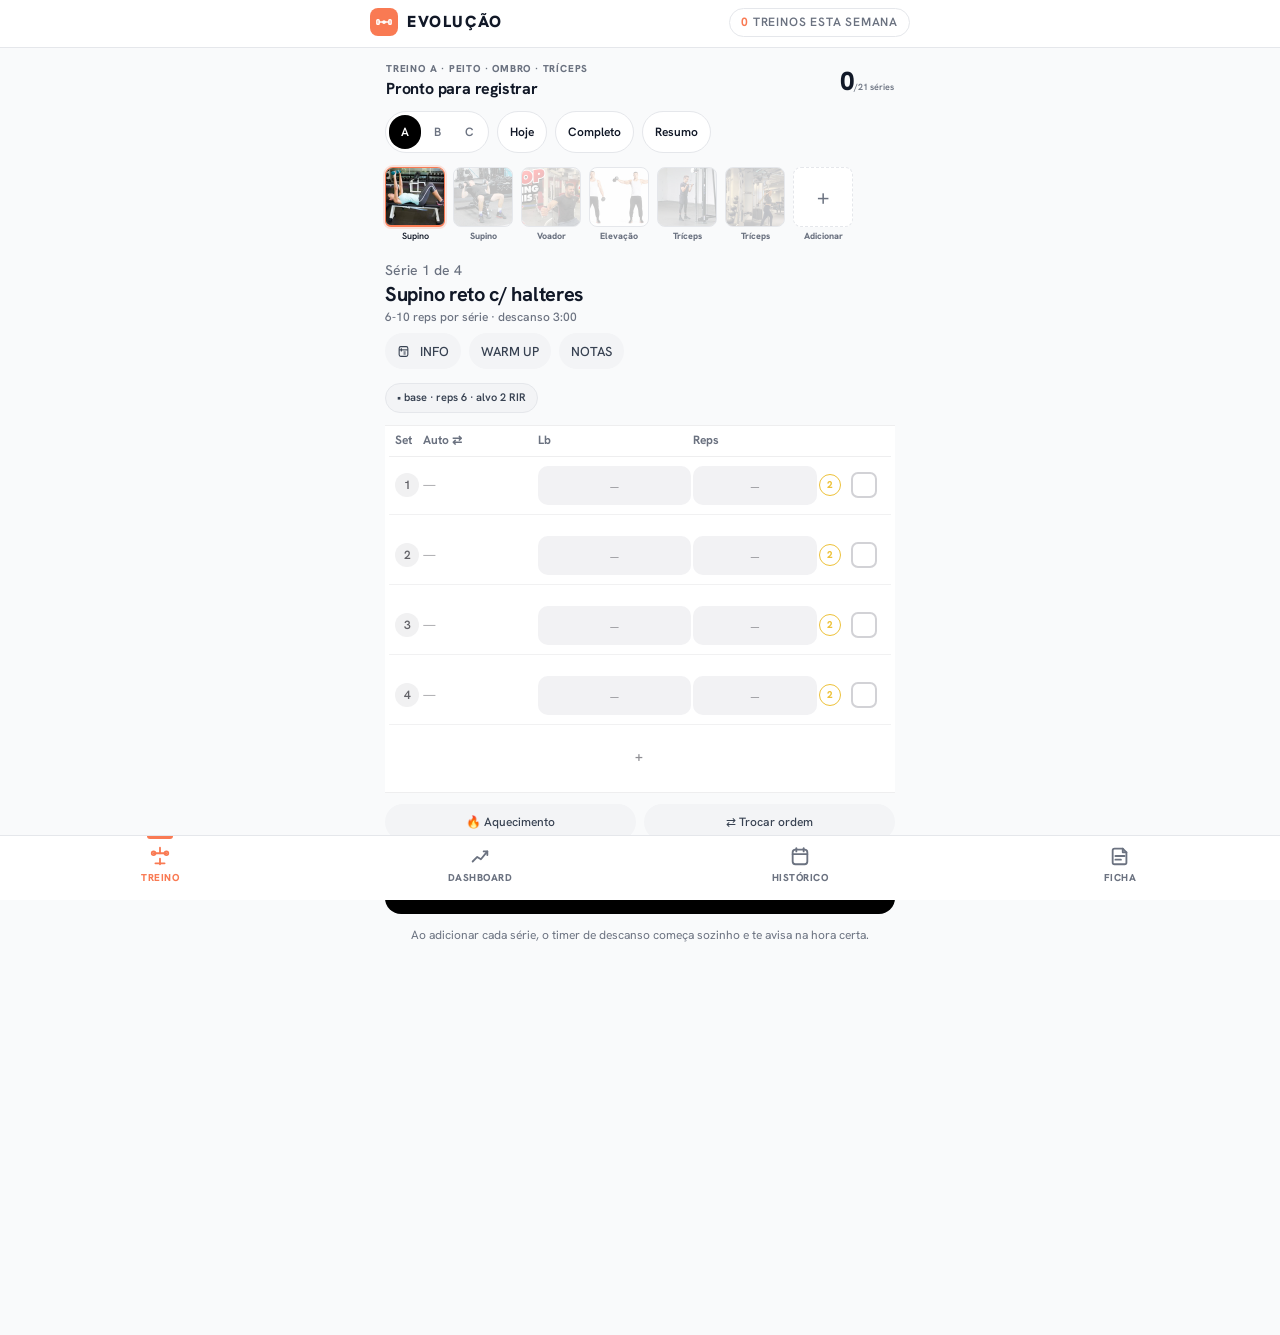
==== evolucao-android/app/src/main/assets/index.html @ 0db26e52 "Initial commit" ====
<!DOCTYPE html>
<html lang="pt-BR">
<head>
<meta charset="UTF-8">
<meta name="viewport" content="width=device-width, initial-scale=1, maximum-scale=1, user-scalable=no, viewport-fit=cover">
<meta name="theme-color" content="#0a0d13">
<meta name="apple-mobile-web-app-capable" content="yes">
<meta name="mobile-web-app-capable" content="yes">
<meta name="apple-mobile-web-app-status-bar-style" content="black-translucent">
<meta name="apple-mobile-web-app-title" content="Evolução">
<link rel="manifest" href="manifest.webmanifest">
<link rel="icon" href="icon-192.png">
<link rel="apple-touch-icon" href="icon-192.png">
<title>Evolução — Treino</title>
<style>
  @import url('https://fonts.googleapis.com/css2?family=Hanken+Grotesk:wght@400;500;600;700;800;900&display=swap');
  :root{
    --bg:#0e0e10; --card:#19191c; --card2:#222226; --line:#2c2c31;
    --txt:#f3f4f6; --mut:#9a9aa3; --acc:#4d7cff; --acc2:#2b5de8;
    --coral:#ff6b3d; --blue:#60a5fa; --danger:#ff6b6b; --gold:#ffc94d;
    --nav-h:64px; --safe-b:env(safe-area-inset-bottom,0px);
  }
  *{box-sizing:border-box; -webkit-tap-highlight-color:transparent;}
  html{overflow-x:hidden;}
  body{overscroll-behavior-y:none; overflow-x:clip; width:100%;}
  body{
    margin:0; color:var(--txt);
    font-family:'Archivo','Segoe UI',system-ui,-apple-system,Roboto,sans-serif;
    font-size:15px; line-height:1.4;
    background:#0e0e10;
    padding-bottom:calc(var(--nav-h) + var(--safe-b) + 22px);
    -webkit-font-smoothing:antialiased;
  }
  .wrap{max-width:540px; margin:0 auto; padding:14px 15px 4px;}
  button{border:0; cursor:pointer; font-family:inherit; transition:transform .08s ease;}
  button:active{transform:scale(.96);}
  input,select,textarea{font-family:inherit; max-width:100%;}
  input[type=number]{-moz-appearance:textfield;}
  input[type=number]::-webkit-outer-spin-button,
  input[type=number]::-webkit-inner-spin-button{-webkit-appearance:none; margin:0;}

  header{
    position:sticky; top:0; z-index:20;
    padding:calc(env(safe-area-inset-top,0px) + 8px) 15px 10px;
    background:rgba(14,14,16,.88); backdrop-filter:blur(14px); -webkit-backdrop-filter:blur(14px);
    border-bottom:1px solid rgba(255,255,255,.05);
  }
  .wk{font-size:10.5px; color:var(--mut); text-transform:uppercase; letter-spacing:.8px; font-weight:800; background:transparent; border:1px solid var(--line);
    padding:5px 11px; border-radius:999px;}
  .wk b{color:var(--acc);}
  header .hin{max-width:540px; margin:0 auto; display:flex; align-items:center; justify-content:space-between;}
  .brand{display:flex; align-items:center; gap:9px; font-weight:900; font-size:16px; letter-spacing:1.6px; text-transform:uppercase;}
  .logo{width:28px; height:28px; border-radius:8px; background:var(--acc);
    display:flex; align-items:center; justify-content:center; box-shadow:0 4px 12px -3px rgba(77,124,255,.6);}
  .logo svg{width:18px; height:18px; stroke:#fff; stroke-width:2; fill:none; stroke-linecap:round; stroke-linejoin:round;}
  .wk{font-size:12px; color:var(--mut); background:var(--card); border:1px solid var(--line);
    padding:5px 11px; border-radius:999px; font-weight:600;}
  .wk b{color:var(--acc);}

  h1{font-size:24px; margin:4px 0 2px; letter-spacing:.2px; text-transform:uppercase; font-weight:900;}
  .sub{color:var(--mut); font-size:11.5px; margin-bottom:14px; text-transform:uppercase; letter-spacing:.8px; font-weight:700;}
  h2{font-size:11px; margin:22px 4px 9px; color:var(--mut); text-transform:uppercase; letter-spacing:1.1px; font-weight:800;}

  .card{background:var(--card); border:1px solid var(--line); border-radius:18px; padding:14px;
    margin-bottom:11px; box-shadow:0 10px 26px -18px rgba(0,0,0,.7);}
  .row{display:flex; gap:9px; align-items:center; flex-wrap:wrap;}
  .grow{flex:1; min-width:0;}

  .daysel{display:flex; gap:8px; margin-bottom:13px;}
  .dayopt{flex:1; min-width:0; padding:11px 4px; border-radius:12px; background:var(--card); border:1px solid var(--line);
    text-align:center; cursor:pointer; transition:transform .08s, border-color .15s;}
  .dayopt:active{transform:scale(.97);}
  .dayopt .l{font-weight:900; font-size:19px; line-height:1; text-transform:uppercase;}
  .dayopt .n{font-size:9.5px; color:var(--mut); margin-top:4px; line-height:1.25; text-transform:uppercase; letter-spacing:.4px; font-weight:700;}
  .dayopt.sel{background:#fff;
    border-color:#fff; box-shadow:0 6px 18px -10px rgba(255,255,255,.4);}
  .dayopt.sel .l{color:#0e0e10;}
  .dayopt.sel .n{color:#6b6b74;}

  .datebtn{background:var(--card); border:1px solid var(--line); color:var(--txt); font-size:13.5px; font-weight:700;
    padding:10px 14px; border-radius:12px;}
  .livedur{font-size:12px; font-weight:800; color:#fff; background:var(--acc);
    border:1px solid var(--acc); padding:8px 12px; border-radius:12px; letter-spacing:.5px; text-transform:uppercase;}

  .calpop{background:var(--card2); border:1px solid var(--line); border-radius:16px; padding:12px; margin-bottom:13px;}
  .calhead{display:flex; align-items:center; justify-content:space-between; font-weight:700; font-size:14px; margin-bottom:8px;}
  .calnav{width:32px; height:32px; border-radius:9px; background:var(--card); color:var(--acc); font-size:17px; font-weight:800;}
  .calwd{display:grid; grid-template-columns:repeat(7,1fr); text-align:center; font-size:10.5px; color:var(--mut); margin-bottom:4px;}
  .calgrid{display:grid; grid-template-columns:repeat(7,1fr); gap:3px;}
  .calcell{aspect-ratio:1; display:flex; align-items:center; justify-content:center; border-radius:9px; font-size:13px; font-weight:600; cursor:pointer;}
  .calcell.blank{visibility:hidden; cursor:default;}
  .calcell:not(.blank):active{background:var(--card);}
  .calcell.today{border:1.5px solid var(--acc); color:var(--acc);}
  .calcell.sel{background:var(--acc); color:#fff; font-weight:800;}

  .ex-head{display:flex; align-items:center; gap:10px; margin-bottom:9px; flex-wrap:wrap;}
  .ex-name{font-weight:800; font-size:15.5px; flex:1; min-width:0; letter-spacing:-.1px; text-transform:uppercase; letter-spacing:.2px;}
  .pillrow{display:flex; gap:7px; flex-wrap:wrap; margin-bottom:9px;}
  .rtag{font-size:10.5px; font-weight:800; color:var(--mut); background:transparent; border:1px solid var(--line);
    padding:4px 9px; border-radius:999px; white-space:nowrap; text-transform:uppercase; letter-spacing:.4px;}
  .rtag b{color:var(--txt);}
  .rtag.met{color:var(--acc); border-color:rgba(77,124,255,.45);}
  .rtag met{color:var(--coral);}
  .pr{font-size:10px; font-weight:900; color:#0e0e10; background:linear-gradient(135deg,#ffd166,var(--coral));
    padding:3px 8px; border-radius:999px; letter-spacing:.7px; white-space:nowrap; text-transform:uppercase;
    box-shadow:0 3px 10px -3px rgba(255,107,61,.6);}
  .ex-prev{color:var(--mut); font-size:12.5px; margin-bottom:10px;}
  .ex-prev b{color:var(--blue); font-weight:600;}
  .ex-prev.first{color:#7c8899;}

  .exicon{width:46px; height:46px; border-radius:11px; background:var(--card2); border:1px solid var(--line);
    display:flex; align-items:center; justify-content:center; flex:0 0 auto; overflow:hidden;}
  .exicon svg{width:24px; height:24px; stroke:var(--acc); color:var(--acc); stroke-width:1.7; fill:none;}
  .exicon.exphoto{padding:0;}
  .exicon.exphoto img{width:100%; height:100%; object-fit:cover; display:block;}

  .chips{display:flex; gap:7px; flex-wrap:wrap; margin-bottom:12px;}
  .chip{display:inline-flex; align-items:center; gap:7px; background:var(--card2);
    border:1px solid var(--line); border-radius:12px; padding:6px 8px 6px 11px; font-size:13px; font-weight:600;}
  .chip .n{color:var(--mut); font-weight:600;}
  .chip b{color:var(--acc);}
  .chip .x{width:20px; height:20px; border-radius:6px; background:rgba(255,107,107,.14); color:var(--danger);
    display:flex; align-items:center; justify-content:center; font-size:12px; font-weight:800;}
  .chip.warm{border-color:rgba(251,191,36,.5); background:rgba(251,191,36,.08);}
  .wtag{background:var(--gold); color:#5c4404; font-size:9px; font-weight:900; padding:2px 5px; border-radius:6px; letter-spacing:.4px;}

  .warmtoggle{width:100%; text-align:center; padding:9px; border-radius:11px; background:var(--card2);
    border:1px dashed var(--line); color:var(--mut); font-size:12.5px; font-weight:700; margin-bottom:10px;}
  .warmtoggle.on{background:rgba(255,201,77,.12); border-color:var(--gold); color:var(--gold); border-style:solid; text-transform:uppercase; letter-spacing:.5px;}

  .addgrid{display:grid; grid-template-columns:1fr 1fr; gap:9px; margin-bottom:11px;}
  .addgrid>div{min-width:0;}
  .flabel{font-size:11px; color:var(--mut); font-weight:700; letter-spacing:.3px; margin:0 0 6px 2px; display:block; overflow:hidden; text-overflow:ellipsis; white-space:nowrap;}
  .step{display:flex; align-items:stretch; min-width:0; background:var(--card2); border:1px solid var(--line);
    border-radius:14px; overflow:hidden;}
  .step button{flex:0 0 auto; width:44px; background:transparent; color:var(--acc); font-size:23px; font-weight:400; line-height:1;}
  .step button:active{background:rgba(77,124,255,.14);}
  .step input{flex:1; min-width:0; border:0; background:transparent; color:var(--txt);
    text-align:center; font-size:19px; font-weight:800; padding:12px 0; outline:none;}

  .partialrow{display:flex; align-items:center; justify-content:space-between; margin-bottom:11px; gap:8px;}
  .ministep{display:flex; align-items:center; gap:10px; background:var(--card2); border:1px solid var(--line); border-radius:11px; padding:4px 6px; flex:0 0 auto;}
  .ministep button{width:26px; height:26px; border-radius:7px; background:transparent; color:var(--acc); font-size:16px;}
  .ministep span{min-width:16px; text-align:center; font-weight:800; font-size:13px;}

  .cta{width:100%; padding:14px; border-radius:12px; font-size:15px; font-weight:800; letter-spacing:.4px; text-transform:uppercase;
    background:#fff; color:#0e0e10;
    box-shadow:0 8px 20px -8px rgba(255,255,255,.35);}
  .cta.sm{padding:12px; font-size:14px;}
  .cta.warmcta{background:linear-gradient(135deg,var(--gold),#f59e0b); color:#3a2c05; box-shadow:0 8px 20px -8px rgba(251,191,36,.5);}

  .save-wrap{margin-top:4px;}
  .hint{font-size:12px; color:var(--mut); margin-top:12px; line-height:1.55; text-align:center;}

  .seg{display:flex; background:var(--card2); border:1px solid var(--line); border-radius:11px; padding:4px; gap:4px;}
  .seg button{flex:1; padding:9px 6px; font-size:11px; font-weight:800; background:transparent;
    color:var(--mut); border-radius:9px; text-transform:uppercase; letter-spacing:.5px;}
  .seg button.on{background:#fff; color:#0e0e10; box-shadow:0 2px 8px -3px rgba(0,0,0,.5);}

  select{width:100%; background:var(--card2); border:1px solid var(--line); color:var(--txt);
    border-radius:13px; padding:12px; font-size:16px; font-weight:600;}

  .stat{display:flex; gap:9px; margin-top:12px;}
  .stat>div{flex:1; background:var(--card2); border:1px solid var(--line); border-radius:13px; padding:11px 8px; text-align:center;}
  .stat .v{font-size:17px; font-weight:800; letter-spacing:-.3px;}
  .stat .l{font-size:10.5px; color:var(--mut); margin-top:3px; text-transform:uppercase; letter-spacing:.4px;}
  .pos{color:var(--acc);} .neg{color:var(--danger);}

  .sess{border-bottom:1px solid var(--line); padding:13px 2px; cursor:pointer;}
  .sess:last-child{border-bottom:0;}
  .sess-top{display:flex; align-items:center; gap:9px;}
  .badge{width:34px; height:34px; border-radius:10px; background:var(--acc); border:1px solid var(--acc);
    display:flex; align-items:center; justify-content:center; font-weight:900; font-size:15px; color:#fff;}
  .sess .meta{font-size:12px; color:var(--mut);}
  .sess .det{max-height:0; overflow:hidden; transition:max-height .28s ease; font-size:13px; color:var(--mut);}
  .sess.open .det{max-height:600px; margin-top:10px;}
  .det .line{padding:4px 0;}
  .det .line b{color:var(--txt); font-weight:600;}
  .del{width:30px; height:30px; border-radius:9px; background:rgba(255,107,107,.12); color:var(--danger);
    display:flex; align-items:center; justify-content:center; font-size:13px; font-weight:800; flex:0 0 auto;}

  .exrow2{padding:11px 2px; border-bottom:1px solid var(--line);}
  .exrow2:last-of-type{border-bottom:0;}
  .exrow-top{display:flex; align-items:center; gap:9px; margin-bottom:8px;}
  .exrow-top .name{flex:1; min-width:0; word-break:break-word; cursor:pointer; font-size:14.5px;}
  .exrow-bottom{display:flex; align-items:center; gap:6px; flex-wrap:wrap; padding-left:43px;}
  .rpill{background:var(--card2); border:1px solid var(--line); color:var(--txt); font-weight:800; font-size:12px;
    padding:7px 9px; border-radius:10px; white-space:nowrap; flex:0 0 auto;}
  .rpill b{color:var(--acc);}
  .ic{width:32px; height:32px; border-radius:9px; background:var(--card2); border:1px solid var(--line);
    color:var(--mut); font-size:14px; display:flex; align-items:center; justify-content:center; flex:0 0 auto;}
  .ic.dg{color:var(--danger); background:rgba(255,107,107,.12);}
  input.txt{width:100%; background:var(--card2); border:1px solid var(--line); color:var(--txt);
    border-radius:12px; padding:11px 12px; font-size:16px;}
  .ta{width:100%; background:var(--card2); border:1px solid var(--line); color:var(--txt);
    border-radius:10px; padding:9px; font-size:11.5px; font-family:ui-monospace,Consolas,monospace; resize:vertical;}
  .toggle{width:48px; height:28px; border-radius:999px; background:var(--card2); border:1px solid var(--line);
    position:relative; flex:0 0 auto; transition:background .2s; cursor:pointer;}
  .toggle .knob{position:absolute; top:2px; left:2px; width:22px; height:22px; border-radius:50%;
    background:var(--mut); transition:left .2s, background .2s;}
  .toggle.on{background:rgba(77,124,255,.28); border-color:var(--acc);}
  .toggle.on .knob{left:22px; background:var(--acc);}
  .setrow{display:flex; align-items:center; gap:10px; padding:11px 2px; border-bottom:1px solid var(--line);}
  .setrow:last-child{border-bottom:0;}
  .setrow .lbl{flex:1;}
  .setrow .lbl small{display:block; color:var(--mut); font-size:11.5px; margin-top:2px; line-height:1.4;}
  .databtns{display:flex; gap:8px; flex-wrap:wrap;}
  .databtns button{flex:1; min-width:120px; padding:12px; border-radius:12px; font-size:13.5px; font-weight:700;
    background:var(--card2); border:1px solid var(--line); color:var(--txt);}
  .databtns button.dg{color:var(--danger);}

  .empty{text-align:center; padding:34px 16px; color:var(--mut);}
  .empty .big{font-size:34px; margin-bottom:8px;}
  .empty .t{font-weight:700; color:var(--txt); margin-bottom:4px;}
  .empty .s{font-size:13px;}

  svg{display:block; width:100%; height:auto;}

  nav{position:fixed; left:0; right:0; bottom:0; z-index:20; display:flex;
    padding-bottom:var(--safe-b);
    background:rgba(12,16,23,.82); backdrop-filter:blur(16px); -webkit-backdrop-filter:blur(16px);
    border-top:1px solid rgba(255,255,255,.06);}
  nav button{flex:1; position:relative; background:none; padding:9px 0 11px; color:var(--mut);
    font-size:10px; font-weight:800; display:flex; flex-direction:column; align-items:center; gap:4px; min-height:var(--nav-h); text-transform:uppercase; letter-spacing:.5px;}
  nav .ico{line-height:1;}
  nav .ico svg{width:22px; height:22px; stroke:currentColor; stroke-width:2; fill:none; stroke-linecap:round; stroke-linejoin:round;}
  nav button.on{color:#fff;}
  nav button.on::before{content:''; position:absolute; top:0; width:26px; height:3px; border-radius:0 0 5px 5px;
    background:var(--acc);}

  .rest{position:fixed; left:8px; right:8px; top:0; z-index:30;
    display:flex; align-items:center; gap:8px; background:rgba(21,27,36,.94);
    border:1px solid var(--line); border-radius:999px; padding:4px 12px 4px 4px;
    box-shadow:0 2px 10px rgba(0,0,0,.12); max-width:540px; margin:0 auto;
    justify-content:center; transition:top .18s ease;}
  .rest.hidden{display:none;}
  .rest.paused{opacity:.72;}
  .rest.done{border-color:var(--acc); box-shadow:0 0 0 1px var(--acc),0 12px 34px -10px rgba(77,124,255,.5);}
  .rest .rstep{width:36px; height:36px; border-radius:999px; background:var(--card2); color:var(--acc);
    font-size:12px; font-weight:900; flex-shrink:0; border:none; display:flex; align-items:center; justify-content:center;}
  .rest .rstep:active{background:rgba(77,124,255,.16);}
  .rest .mid{min-width:88px; text-align:center; padding:0 6px; cursor:pointer; flex:1;}
  .rest .rtime{font-size:19px; font-weight:800; letter-spacing:.5px; font-variant-numeric:tabular-nums;}
  .rest.done .rtime{color:var(--acc);}
  .rest .rlbl{font-size:9.5px; color:var(--mut); text-transform:uppercase; letter-spacing:.6px; margin-top:1px;}
  .rest .rx{width:36px; height:36px; border-radius:999px; background:transparent; color:var(--mut); font-size:15px; font-weight:800; flex-shrink:0; display:flex; align-items:center; justify-content:center;}

  .progchip{display:inline-flex; align-items:center; gap:5px; border-radius:999px; padding:5px 9px; font-size:11px; font-weight:800; cursor:help;}
  .progchip.up{color:#fff; background:var(--acc);}
  .progchip.keep{color:var(--blue); background:rgba(96,165,250,.16); border:1px solid rgba(96,165,250,.45);}
  .progchip.stall,.progchip.low{color:#5c4404; background:var(--gold);}
  .progchip.down{color:#fff1f2; background:#d93025;}
  .progchip.initial{color:var(--txt); background:var(--card2); border:1px solid var(--line);}
  .metaBtn{width:100%; padding:9px; border-radius:11px; background:rgba(77,124,255,.12); border:1px solid rgba(77,124,255,.38);
    color:var(--acc); font-size:12px; font-weight:800; margin-bottom:10px; text-transform:uppercase; letter-spacing:.5px;}
  .wutoggle{border:0; border-radius:6px; padding:2px 5px; background:rgba(138,149,166,.18); color:var(--txt); font-size:11px; font-weight:800;}
  .chip.warm .wutoggle{background:var(--gold); color:#5c4404;}
  .summaryline{display:flex; align-items:flex-start; gap:8px; padding:7px 0; border-bottom:1px solid var(--line); font-size:13px;}
  .summaryline:last-child{border-bottom:0;}
  .summaryline b{color:var(--txt);}
  .summarybadge{font-size:10px; font-weight:900; border-radius:999px; padding:3px 7px; white-space:nowrap;}
  .summarybadge.stall,.summarybadge.low{background:var(--gold); color:#5c4404;}
  .summarybadge.ok{background:rgba(77,124,255,.16); color:#8fb0ff;}

  #toast{position:fixed; left:50%; transform:translateX(-50%);
    bottom:calc(var(--nav-h) + var(--safe-b) + 74px); z-index:40;
    background:#fff; color:#0e0e10; font-weight:800;
    padding:11px 20px; border-radius:999px; font-size:13px; opacity:0; transition:opacity .25s;
    pointer-events:none; white-space:nowrap; box-shadow:0 10px 26px -8px rgba(255,255,255,.3); max-width:90vw;
    text-transform:uppercase; letter-spacing:.4px;}
  #toast.show{opacity:1;}

  /* ---------- diálogo customizado (substitui prompt/confirm) ---------- */
  .dlg-back{position:fixed; inset:0; z-index:50; background:rgba(2,4,8,.64); backdrop-filter:blur(6px); -webkit-backdrop-filter:blur(6px);
    display:flex; align-items:flex-end; justify-content:center; opacity:0; pointer-events:none; transition:opacity .18s;}
  .dlg-back.show{opacity:1; pointer-events:auto;}
  .dlg{width:100%; max-width:540px; max-height:78vh; overflow-y:auto; margin:0 12px calc(var(--safe-b) + 12px);
    background:var(--card); border:1px solid var(--line); border-radius:22px; padding:18px;
    transform:translateY(24px); transition:transform .22s cubic-bezier(.2,.9,.3,1);
    box-shadow:0 24px 60px -20px rgba(0,0,0,.85);}
  .dlg-back.show .dlg{transform:translateY(0);}
  .dlg h3{font-size:16px; margin:0 0 4px; letter-spacing:-.2px;}
  .dlg .dsub{color:var(--mut); font-size:12.5px; margin-bottom:13px; line-height:1.5;}
  .dlg input.txt{margin-bottom:12px;}
  .dlg .drow{display:flex; gap:9px;}
  .dlg button{flex:1; padding:13px; border-radius:13px; font-size:14.5px; font-weight:800;}
  .dlg .dg{background:rgba(255,107,107,.12); color:var(--danger); border:1px solid rgba(255,107,107,.3);}
  .dlg .ok{background:#fff; color:#0e0e10; box-shadow:0 8px 20px -8px rgba(255,255,255,.35);}
  .dlg .ghost{background:var(--card2); color:var(--txt); border:1px solid var(--line);}
  .dlg .seg{margin-bottom:12px; overflow-x:auto;}
  .dlg .seg button{min-width:74px; white-space:nowrap;}

  /* ---------- celebração (recorde / meta) ---------- */
  @keyframes prPulse{0%{transform:scale(.6);opacity:0}60%{transform:scale(1.06);opacity:1}100%{transform:scale(1);opacity:1}}
  .pr.pulse{animation:prPulse .5s ease both;}
  @keyframes confettiFall{0%{transform:translateY(-10px) rotate(0);opacity:1}100%{transform:translateY(110px) rotate(360deg);opacity:0}}
  #confetti{position:fixed; left:0; right:0; top:0; height:150px; z-index:45; pointer-events:none; display:none; overflow:hidden;}
  #confetti.on{display:block;}
  #confetti i{position:absolute; top:0; width:7px; height:12px; border-radius:2px; animation:confettiFall 1.6s ease-out forwards;}

  /* ---------- empty state com ilustração ---------- */
  .empty svg{width:88px; height:88px; margin:0 auto 10px; stroke:var(--mut); stroke-width:1.4; fill:none; stroke-linecap:round; stroke-linejoin:round;}

  /* ---------- treino estilo MacroFactor ---------- */
.mf-work{padding-bottom:280px;}
  .mf-carousel{display:flex; gap:9px; overflow-x:auto; padding:2px 2px 13px; margin:0 -15px 2px; padding-left:15px; scroll-snap-type:x mandatory; -webkit-overflow-scrolling:touch;}
  .mf-item{flex:0 0 auto; width:84px; cursor:pointer; position:relative; scroll-snap-align:center;}
  .mf-photo{width:84px; height:84px; border-radius:16px; background:var(--card2); border:2px solid var(--line); overflow:hidden; display:flex; align-items:center; justify-content:center;}
  .mf-photo .exicon{width:84px; height:84px; border-radius:14px; border:0; background:transparent;}
  .mf-photo img{width:100%; height:100%; object-fit:cover; display:block;}
  .mf-cap{font-size:10px; font-weight:800; color:var(--mut); margin-top:5px; text-align:center; line-height:1.2; text-transform:uppercase; letter-spacing:.3px; white-space:nowrap; overflow:hidden; text-overflow:ellipsis;}
  .mf-item.on .mf-photo{border-color:var(--acc); box-shadow:0 0 0 2.5px rgba(77,124,255,.25);}
  .mf-item.on .mf-cap{color:var(--txt);}
  .mf-item.met .mf-cap{color:#4ade80;}
  .mf-item.add{border-color:transparent;}
  .mf-item.add .mf-photo{border-color:var(--line); background:transparent;}
  .mf-bar{position:absolute; top:76px; left:8px; right:8px; height:4px; border-radius:999px; background:var(--acc);}

  .mf-exhead{display:flex; align-items:center; gap:11px; margin:10px 0 10px;}
  .mf-exl{display:flex; align-items:center; gap:11px; flex:1; min-width:0; cursor:pointer;}
  .mf-ext{width:50px; height:50px; border-radius:13px; background:var(--card2); border:1px solid var(--line); overflow:hidden; flex:0 0 auto; display:flex; align-items:center; justify-content:center;}
  .mf-ext .exicon{width:50px; height:50px; border-radius:12px; border:0; background:transparent;}
  .mf-ext img{width:100%; height:100%; object-fit:cover; display:block;}
  .mf-exas{min-width:0;}
  .mf-extit{font-size:16.5px; font-weight:900; letter-spacing:.2px; text-transform:uppercase; overflow:hidden; text-overflow:ellipsis; white-space:nowrap;}
  .mf-exsub{font-size:11.5px; color:var(--mut); margin-top:2px; font-weight:600;}
  .mf-acts{display:flex; gap:7px; flex:0 0 auto; flex-wrap:wrap;}
  .mf-act{display:flex; align-items:center; gap:6px; padding:9px 11px; border-radius:13px; background:var(--card2); border:1px solid var(--line); color:var(--txt); font-size:11.5px; font-weight:800; text-transform:uppercase; letter-spacing:.3px;}
  .mf-act svg{width:15px; height:15px; flex:0 0 auto;}
  .mf-act.warm{background:rgba(255,201,77,.14); border-color:var(--gold); color:var(--gold);}
  .mf-metarow{display:flex; gap:9px; flex-wrap:wrap; margin-bottom:13px; align-items:center;}
  .mf-metachip{font-size:11px; font-weight:800; border-radius:999px; padding:6px 11px;}
  .mf-metachip.up{color:#fff; background:var(--acc);}
  .mf-metachip.keep{color:var(--blue); background:rgba(96,165,250,.16); border:1px solid rgba(96,165,250,.45);}
  .mf-metachip.stall,.mf-metachip.low{color:#5c4404; background:var(--gold);}
  .mf-metachip.down{color:#fff1f2; background:#d93025;}
  .mf-metachip.initial{color:var(--txt); background:var(--card2); border:1px solid var(--line);}
  .mf-metaauto{font-size:11.5px; font-weight:800; color:var(--blue); background:rgba(96,165,250,.12); border:1px solid rgba(96,165,250,.35); border-radius:999px; padding:6px 11px;}

  .mf-table{background:var(--card); border:1px solid var(--line); border-radius:18px; overflow:hidden; margin-bottom:11px;}
  .mf-th{display:grid; grid-template-columns:40px 1fr 64px 60px 46px 34px; gap:4px; padding:9px 12px; font-size:9.5px; color:var(--mut); text-transform:uppercase; letter-spacing:.6px; font-weight:800; border-bottom:1px solid var(--line);}
  .mf-setrow{display:grid; grid-template-columns:40px 1fr 64px 60px 46px 34px; gap:4px; padding:10px 12px; align-items:center; border-bottom:1px solid var(--line); font-size:13px;}
  .mf-setrow:last-child{border-bottom:0;}
  .mf-setrow.wu{background:rgba(251,191,36,.06);}
  .mf-setrow.empty{display:flex; padding:14px; font-size:12.5px;}
  .mf-idx{font-weight:900; font-size:13px; color:var(--mut); text-align:center;}
  .mf-setrow.wu .mf-idx{color:var(--gold);}
  .mf-auto{color:var(--mut); font-size:10.5px; font-weight:700; line-height:1.35;}
  .mf-val{font-weight:800; font-variant-numeric:tabular-nums;}
  .mf-cell{display:flex; align-items:center; justify-content:center; min-height:34px; border-radius:10px; background:var(--card2); border:1px dashed rgba(255,255,255,.14); color:var(--txt); cursor:pointer; font-weight:700; font-variant-numeric:tabular-nums; font-size:13px; transition:border-color .15s, background .15s; user-select:none; -webkit-tap-highlight-color:rgba(77,124,255,.18);}
  body.workout-active .mf-cell{border-style:solid;}
  .mf-cell:active{background:rgba(255,255,255,.06);}
  .mf-cell.on{border:1.5px solid var(--acc); border-style:solid; background:rgba(77,124,255,.16);}
  .mf-rir{font-size:11.5px; font-weight:900; border-radius:8px; padding:3px 0; text-align:center; background:var(--card2); color:var(--mut);}
  .mf-chk{width:26px; height:26px; border-radius:7px; border:2px solid #c7c7cc; background:#fff; color:transparent; font-size:14px; font-weight:900; display:flex; align-items:center; justify-content:center; cursor:pointer;}
  .mf-chk.done{background:#000; border-color:#000; color:#fff;}
  .mf-rm{width:24px; height:24px; background:transparent; border:0; color:#aeaeb2; font-size:13px; cursor:pointer;}
  .mf-rm{width:26px; height:26px; border-radius:8px; background:rgba(255,107,107,.14); color:var(--danger); display:flex; align-items:center; justify-content:center; font-size:12px; font-weight:800; margin-left:auto;}

  .mf-qrow{display:grid; grid-template-columns:1fr 1fr; gap:9px; margin-bottom:12px;}
  .mf-q{padding:12px; border-radius:13px; font-size:12.5px; font-weight:800; background:var(--card2); border:1px solid var(--line); color:var(--txt); text-transform:uppercase; letter-spacing:.4px; text-align:center;}
  .mf-q.warmq{background:rgba(255,201,77,.14); border-color:var(--gold); color:var(--gold);}
  .mf-q.ghost{color:var(--mut);}

  .mf-kbd{position:fixed; left:0; right:0; bottom:calc(var(--nav-h) + var(--safe-b)); z-index:25;
    background:rgba(12,16,23,.97); backdrop-filter:blur(18px); -webkit-backdrop-filter:blur(18px);
    border-top:1px solid rgba(255,255,255,.08); padding:9px 12px calc(9px + var(--safe-b));}
  .mf-kbd.mf-kbdin{animation:mfKbdIn .22s ease-out;}
  @keyframes mfKbdIn{from{transform:translateY(100%)}to{transform:translateY(0)}}
  .mf-khead{display:flex; align-items:center; justify-content:space-between; margin-bottom:8px; font-size:11px; color:var(--mut); text-transform:uppercase; letter-spacing:.6px; font-weight:800;}
  .mf-kclose{background:transparent; border:0; color:var(--mut); font-size:15px; cursor:pointer; padding:2px 8px; line-height:1.3; min-width:24px; text-align:center;}
  .mf-kfield{display:flex; gap:7px; margin-bottom:8px;}
  .mf-kmod{flex:1; background:var(--card); border:1px solid var(--line); border-radius:12px; padding:8px 4px; text-align:center; cursor:pointer; color:var(--mut); font-size:10.5px; font-weight:800; text-transform:uppercase; letter-spacing:.3px; display:flex; flex-direction:column; gap:1px;}
  .mf-kmod.on{border-color:var(--acc); color:#fff; background:rgba(77,124,255,.16);}
  .mf-kmodv{font-size:15px; font-weight:900; font-variant-numeric:tabular-nums; letter-spacing:0; color:var(--txt);}
  .mf-krir{flex:0 0 auto; padding:8px 14px; border-radius:12px; background:var(--gold); color:#3a2c05; border:1px solid var(--gold); font-size:11px; font-weight:900; text-transform:uppercase; letter-spacing:.4px;}
  .mf-kgrid{display:grid; grid-template-columns:repeat(4,1fr); gap:7px;}
  .mf-key{padding:12px 0; border-radius:13px; background:var(--card); border:1px solid var(--line); color:var(--txt); font-size:19px; font-weight:800; font-variant-numeric:tabular-nums;}
  .mf-key.fn{color:var(--acc); background:var(--card2); font-size:15px;}
  .mf-key.ok{background:var(--acc); color:#fff; border-color:var(--acc); font-size:16px;}

  .mf-finish{margin-top:40px;}

  /* ---------- página de detalhes do exercício ---------- */
  .mf-detail{padding-bottom:30px;}
  .mf-detailhead{display:flex; align-items:center; margin-bottom:12px;}
  .mf-back{background:var(--card2); border:1px solid var(--line); color:var(--txt); border-radius:12px; padding:9px 14px; font-size:13px; font-weight:800;}
  .mf-dexh{display:flex; align-items:center; gap:12px; margin-bottom:12px;}
  .mf-dsess{padding:11px 0; border-bottom:1px solid var(--line);}
  .mf-dsess:last-child{border-bottom:0;}
  .mf-dsdate{font-size:12px; color:var(--mut); margin-bottom:7px; font-weight:700;}
  .mf-dsdate b{color:var(--txt);}
  .mf-dssets{display:flex; gap:7px; flex-wrap:wrap;}
  /* A folha clara só é aplicada durante o registro de treino. */
  body.workout-active{--bg:#f6f7f9;--card:#fff;--card2:#eceef1;--line:#d9dde3;--txt:#17191d;--mut:#6f747d;--acc:#315ff4;--blue:#315ff4;background:#f6f7f9;color:#17191d;}
  body.workout-active header{background:rgba(255,255,255,.94);border-color:#d9dde3;}
  body.workout-active nav{background:rgba(255,255,255,.96);border-color:#d9dde3;}
  body.workout-active nav button.on{color:#315ff4;}
  body.workout-active .logo{box-shadow:none;background:#315ff4;}
  body.workout-active .wrap{padding-top:10px;}
  .mf-session{display:flex;align-items:flex-end;justify-content:space-between;padding:3px 1px 9px;}
  .mf-eyebrow{display:block;color:var(--mut);font-size:10px;font-weight:800;letter-spacing:.8px;text-transform:uppercase;}
  .mf-session strong{font-size:15px;letter-spacing:-.2px;}
  .mf-sessioncount{font-size:24px;font-weight:900;line-height:1;font-variant-numeric:tabular-nums;letter-spacing:-1px;}
  .mf-sessioncount small{font-size:10px;color:var(--mut);letter-spacing:0;font-weight:800;}
  .mf-sessiontools{display:flex;gap:7px;margin:0 0 12px;}
  .mf-days{display:flex;border:1px solid var(--line);border-radius:10px;padding:2px;background:#fff;}
  .mf-day,.mf-tool{min-height:34px;border-radius:8px;padding:0 10px;background:transparent;color:var(--mut);font-size:11px;font-weight:800;letter-spacing:.2px;}
  .mf-day{min-width:32px;padding:0;}
  .mf-day.on{background:#315ff4;color:#fff;}
  .mf-tool{border:1px solid var(--line);background:#fff;color:var(--txt);}
  body.workout-active .mf-work{padding-bottom:300px;}
  body.workout-active .mf-carousel{gap:8px;margin-left:-15px;margin-right:-15px;padding-bottom:15px;}
  body.workout-active .mf-item{width:61px;}
  body.workout-active .mf-photo{width:61px;height:61px;border-radius:11px;border-width:1px;background:#eceef1;}
  body.workout-active .mf-photo .exicon{width:61px;height:61px;border-radius:10px;}
  body.workout-active .mf-cap{font-size:9px;text-transform:none;letter-spacing:0;margin-top:4px;}
  body.workout-active .mf-item.on .mf-photo{border-color:#315ff4;box-shadow:none;}
  body.workout-active .mf-item.met .mf-cap{color:#18864b;}
  body.workout-active .mf-bar{top:69px;left:5px;right:5px;height:2px;background:#315ff4;}
  body.workout-active .mf-exhead{margin:5px 0 7px;align-items:flex-start;}
  body.workout-active .mf-ext{display:none;}
  .mf-series{font-size:10px;color:var(--mut);font-weight:800;letter-spacing:.7px;text-transform:uppercase;margin-bottom:2px;}
  body.workout-active .mf-series{font-size:12px;color:#8e8e93;font-weight:400;letter-spacing:0;text-transform:none;margin-bottom:1px;}
  body.workout-active .mf-extit{font-size:22px;line-height:1.08;text-transform:none;letter-spacing:-.7px;white-space:normal;overflow:visible;text-overflow:clip;display:-webkit-box;-webkit-line-clamp:2;-webkit-box-orient:vertical;}
  body.workout-active .mf-exsub{font-size:11px;margin-top:4px;}
  body.workout-active .mf-acts{display:flex;flex-wrap:nowrap;gap:6px;margin:0 0 12px;max-width:none;width:100%;overflow-x:auto;-webkit-overflow-scrolling:touch;}
  body.workout-active .mf-act{min-height:32px;justify-content:center;padding:7px 11px;border-radius:16px;background:#fff;border:1px solid #e5e5ea;font-size:11px;letter-spacing:0;color:#3c3c43;white-space:nowrap;flex:1;}
  body.workout-active .mf-act svg{width:13px;height:13px;display:inline-block;vertical-align:-1px;margin-right:3px;}
  body.workout-active .mf-act.warm{border-color:#f97a53;color:#f97a53;background:rgba(249,122,83,.07);}
  body.workout-active .mf-metarow{margin-bottom:12px;}
  body.workout-active .mf-metachip,body.workout-active .mf-metaauto{border-radius:10px;padding:6px 10px;font-size:11px;font-weight:600;}
  /* (substituído pelo bloco MF abaixo) */
  body.workout-active .mf-table{border-radius:0;border:0;}
  body.workout-active .mf-auto{font-size:12px;}
  body.workout-active .mf-qrow{gap:7px;}
  body.workout-active .mf-q{padding:10px 6px;border-radius:16px;background:#fff;border:1px solid #e5e5ea;color:#3c3c43;font-size:11px;text-transform:none;letter-spacing:0;}
  body.workout-active .mf-finish{margin-top:25px;}
  body.workout-active .mf-finish .cta{background:#000!important;color:#fff!important;box-shadow:none;border-radius:16px;border-color:#000;}
  /* (substituído pelo bloco MF abaixo) */
  body.workout-active .mf-key{min-height:48px;}
  body.workout-active .mf-setupbanner{display:flex;align-items:center;gap:8px;margin-bottom:8px;padding:8px 10px;border-radius:11px;box-shadow:none;}
  body.workout-active .mf-setupcopy{display:none;}
  body.workout-active .mf-setupbanner .row{flex:1;flex-wrap:nowrap;gap:6px;}
  body.workout-active .mf-setupbanner .cta{min-height:32px;padding:7px 9px;border-radius:8px;font-size:10px;letter-spacing:.1px;box-shadow:none;white-space:nowrap;}

  /* ---------- dashboard ---------- */
  .mf-dashboard-head{display:flex;align-items:flex-end;justify-content:space-between;gap:10px;margin:4px 0 15px;}
  .mf-dashboard-head h1{font-size:32px;letter-spacing:-1px;margin:1px 0 2px;}
  .mf-dashboard-mark{width:46px;height:46px;border-radius:50%;background:var(--coral);color:#fff;display:flex;align-items:center;justify-content:center;font-size:18px;font-weight:900;box-shadow:0 8px 20px -10px var(--coral);}
  .mf-dash-rings{display:flex;align-items:center;gap:12px;background:var(--card);border:1px solid var(--line);border-radius:18px;padding:15px;margin-bottom:18px;}
  .mf-dash-ring{width:82px;height:82px;border-radius:50%;background:conic-gradient(var(--ring) var(--pct),var(--card2) 0);display:flex;align-items:center;justify-content:center;flex:0 0 auto;}
  .mf-dash-ring>div{width:66px;height:66px;border-radius:50%;background:var(--card);display:flex;flex-direction:column;align-items:center;justify-content:center;text-align:center;}
  .mf-dash-ring b{font-size:17px;line-height:1;}
  .mf-dash-ring small,.mf-dash-stat small{display:block;color:var(--mut);font-size:9px;margin-top:4px;}
  .mf-dash-stat{flex:1;min-width:0;}
  .mf-dash-stat b{font-size:20px;font-variant-numeric:tabular-nums;}
  .mf-dash-section{margin-bottom:18px;}
  .mf-dash-section-head{display:flex;align-items:baseline;justify-content:space-between;margin:0 4px 9px;}
  .mf-dash-section-head h2{margin:0;}
  .mf-dash-section-head span{color:var(--mut);font-size:10px;text-transform:uppercase;letter-spacing:.5px;}
  .mf-recent-records{background:var(--card);border:1px solid var(--line);border-radius:16px;padding:4px 13px;}
  .mf-recent-row{display:grid;grid-template-columns:48px minmax(58px,1fr) auto;gap:7px;align-items:center;padding:11px 0;border-bottom:1px solid var(--line);font-size:11px;}
  .mf-recent-row:last-child{border-bottom:0;}
  .mf-recent-date{color:var(--mut);font-size:10px;}
  .mf-recent-bar{height:8px;border-radius:999px;background:var(--card2);overflow:hidden;}
  .mf-recent-bar i{display:block;height:100%;border-radius:inherit;background:var(--coral);}
  .mf-recent-row b{font-size:11px;font-variant-numeric:tabular-nums;}
  .mf-recent-row small{grid-column:2/-1;color:var(--mut);font-size:9px;margin-top:-5px;}
  .mf-recent-empty{padding:18px;text-align:center;color:var(--mut);font-size:12px;}


  /* ============================================================
     DESIGN SYSTEM DE REFERÊNCIA (stitch bodybuilding app):
     fundo #f9fafb; superfície branca; células bg-gray-100 rounded-lg;
     célula ativa: anel preto 2px + bg branco + sombra suave;
     grid 12 colunas (Set 2 / Auto 4 / Lb 3 / Reps 2 / chk 1);
     pills pill-shaped gray-100; RIR círculos 24px coloridos;
     teclado: números bg branco, coluna de ações à direita (⌨ RIR F/P ✓ preto).
     Fonte: Hanken Grotesk.
     ============================================================ */
  /* Tema claro global: todas as abas (Treino, Dashboard, Histórico, Ficha) em sinergia */
  body.light-theme{font-family:'Hanken Grotesk','Segoe UI',-apple-system,BlinkMacSystemFont,Roboto,sans-serif;--bg:#f9fafb;--card:#fff;--card2:#f3f4f6;--line:#e5e7eb;--txt:#111827;--mut:#6b7280;--acc:#f97a53;--blue:#f97a53;--coral:#f97a53;background:#f9fafb;color:#111827;}
  body.light-theme header{background:rgba(249,250,251,.94);border-bottom:1px solid #e5e7eb;}
  body.light-theme .logo{background:var(--coral);box-shadow:0 4px 12px -3px rgba(249,122,83,.45);}
  body.light-theme .wk{color:#6b7280;}
  body.light-theme .wk b{color:var(--coral);}
  body.light-theme nav{background:rgba(255,255,255,.96);border-color:#e5e7eb;}
  body.light-theme nav button.on{color:var(--coral);}
  body.workout-active{font-family:'Hanken Grotesk','Segoe UI',-apple-system,BlinkMacSystemFont,Roboto,sans-serif;--bg:#f9fafb;--card:#fff;--card2:#f3f4f6;--line:#e5e7eb;--txt:#111827;--mut:#6b7280;--acc:#f97a53;--blue:#f97a53;--coral:#f97a53;background:#f9fafb;color:#111827;}
  body.workout-active header{background:#fff;border-color:#e5e7eb;}
  body.workout-active nav{background:#fff;border-color:#e5e7eb;}
  body.workout-active nav button.on{color:#f97a53;}
  body.workout-active .logo{box-shadow:none;background:#f97a53;}
  body.workout-active .wrap{padding-top:10px;}

  /* sessão: timer + pills */
  body.workout-active .mf-session{display:flex;align-items:center;justify-content:space-between;padding:6px 2px 10px;}
  body.workout-active .mf-session>div{min-width:0;}
  body.workout-active .mf-eyebrow{margin-bottom:2px;}
  body.workout-active .mf-session strong{font-size:16px;font-weight:700;letter-spacing:-.2px;color:#111827;display:block;white-space:nowrap;overflow:hidden;text-overflow:ellipsis;}
  body.workout-active .mf-sessioncount{font-size:28px;font-weight:800;line-height:1;font-variant-numeric:tabular-nums;letter-spacing:-1px;color:#111827;}
  body.workout-active .mf-sessioncount small{font-size:11px;color:#6b7280;letter-spacing:0;font-weight:600;}
  body.workout-active .mf-sessiontools{display:flex;gap:8px;margin:0 0 12px;}
  body.workout-active .mf-days{display:flex;border:1px solid #e5e7eb;border-radius:999px;padding:3px;background:#fff;}
  body.workout-active .mf-day,body.workout-active .mf-tool{min-height:34px;border-radius:999px;padding:0 12px;background:transparent;color:#6b7280;font-size:12px;font-weight:600;letter-spacing:0;font-family:inherit;}
  body.workout-active .mf-day{min-width:32px;padding:0;}
  body.workout-active .mf-day.on{background:#000;color:#fff;}
  body.workout-active .mf-tool{border:1px solid #e5e7eb;background:#fff;color:#111827;}

  /* rest pill (referência: stopwatch + tempo + pill de progresso) */
  body.workout-active .rest{position:fixed;top:0;left:8px;right:8px;bottom:auto;z-index:31;background:#fff;border:1px solid #e5e7eb;border-radius:999px;box-shadow:0 2px 10px rgba(0,0,0,.06);padding:4px 14px 4px 6px;display:flex;align-items:center;gap:10px;transform:none;justify-content:center;max-width:540px;margin:0 auto;transition:top .18s ease}
  body.workout-active .rest.hidden{display:none;}
  body.workout-active .rest .rtime{font-size:16px;font-weight:700;letter-spacing:0;font-variant-numeric:tabular-nums;color:#111827;}
  body.workout-active .rest .rlbl{font-size:9px;color:#6b7280;text-transform:uppercase;letter-spacing:.6px;margin-top:0;}
  body.workout-active .rest .rbar{flex:1;height:10px;background:#e5e7eb;border-radius:999px;overflow:hidden;min-width:80px;}
  body.workout-active .rest .rbar i{display:block;height:100%;width:50%;background:#111827;border-radius:inherit;transition:width .25s linear;}
  body.workout-active .rest.done .rtime{color:#f97a53;}
  body.workout-active .rest .rstep,body.workout-active .rest .rx{width:34px;height:34px;border-radius:999px;background:#f3f4f6;color:#6b7280;font-size:13px;font-weight:800;display:flex;align-items:center;justify-content:center;}

  body.workout-active .mf-work{padding-bottom:300px;}
  body.rest-up .mf-work{padding-top:78px;}
  body.light-theme .rest{background:#fff;border-color:#e5e7eb;box-shadow:0 2px 10px rgba(0,0,0,.06);}
  body.light-theme .rest .rtime{color:#111827;}
  body.light-theme .rest .rlbl{color:#6b7280;}
  body.light-theme .rest .rstep{background:#f3f4f6;color:#f97a53;}
  body.light-theme .rest.done .rtime{color:#f97a53;}
  body.workout-active .mf-carousel{gap:8px;margin-left:-15px;margin-right:-15px;padding-bottom:15px;}
  /* thumbs 60px quadrados: ativo = cinza com barra inferior preta; próximos = branco com borda */
  body.workout-active .mf-item{width:60px;}
  body.workout-active .mf-photo{width:60px;height:60px;border-radius:8px;border-width:1px;background:#e5e7eb;border-color:#e5e7eb;}
  body.workout-active .mf-photo .exicon{width:60px;height:60px;border-radius:8px;}
  body.workout-active .mf-photo img{opacity:1;}
  body.workout-active .mf-item:not(.on) .mf-photo{background:#fff;}
  body.workout-active .mf-item:not(.on) .mf-photo img,body.workout-active .mf-item:not(.on) .exicon{opacity:.5;}
  body.workout-active .mf-cap{font-size:9px;text-transform:none;letter-spacing:0;margin-top:4px;color:#6b7280;}
  body.workout-active .mf-item.on .mf-cap{color:#111827;font-weight:600;}
  body.workout-active .mf-item.on .mf-photo{background:#e5e7eb;border-color:#e5e7eb;border-bottom:2px solid #000;box-shadow:none;border-radius:8px 8px 6px 6px;}
  body.workout-active .mf-item.met .mf-cap{color:#16a34a;font-weight:600;}
  body.workout-active .mf-bar{display:none;}
  body.workout-active .mf-exhead{margin:4px 0 8px;align-items:flex-start;}
  body.workout-active .mf-ext{display:none;}

  /* cabeçalho do exercício */
  body.workout-active .mf-series{font-size:14px;color:#6b7280;font-weight:500;letter-spacing:0;text-transform:none;margin-bottom:2px;}
  body.workout-active .mf-extit{font-size:20px;line-height:1.1;text-transform:none;letter-spacing:-.3px;white-space:normal;overflow:visible;text-overflow:clip;font-weight:700;color:#111827;}
  body.workout-active .mf-exsub{font-size:12px;margin-top:4px;color:#6b7280;font-weight:500;}

  /* pills de ação pill-shaped */
  body.workout-active .mf-acts{display:flex;flex-wrap:wrap;gap:8px;margin:0 0 14px;max-width:none;width:100%;overflow-x:auto;-webkit-overflow-scrolling:touch;}
  body.workout-active .mf-act{min-height:36px;justify-content:center;padding:6px 12px;border-radius:999px;background:#f3f4f6;border:0;font-size:13px;letter-spacing:0;color:#374151;white-space:nowrap;flex:0 0 auto;font-weight:500;}
  body.workout-active .mf-act svg{width:13px;height:13px;display:inline-block;vertical-align:-1px;margin-right:4px;}
  body.workout-active .mf-act.warm{border-color:transparent;color:#f97a53;background:#f3f4f6;font-weight:600;}

  /* folha de meta (chips) */
  body.workout-active .mf-metarow{margin-bottom:12px;}
  body.workout-active .mf-metachip,body.workout-active .mf-metaauto{border-radius:999px;padding:6px 11px;font-size:11px;font-weight:600;}
  body.workout-active .mf-metachip.initial{background:#f3f4f6;border:1px solid #e5e7eb;color:#374151;}
  body.workout-active .mf-metaauto{color:#6b7280;border-color:transparent;background:transparent;font-weight:600;}

  /* tabela: grid 12 colunas, linhas soltas, sem card */
  body.workout-active .mf-table{border-radius:0;border:0;box-shadow:none;background:#fff;padding-left:8px;padding-right:8px;}
  body.workout-active .mf-th,body.workout-active .mf-setrow{grid-template-columns:56px 120px 1fr 72px 20px 24px 0;gap:8px;padding-left:8px;padding-right:12px;align-items:center;}
  body.workout-active .mf-th{padding-top:8px;padding-bottom:8px;font-size:12px;color:#6b7280;font-weight:700;text-transform:none;letter-spacing:0;border-bottom:0;background:#fff;}
  body.workout-active .mf-th span{padding-bottom:0;font-size:12px;color:#6b7280;font-weight:700;}
  body.workout-active .mf-setrow{padding-top:10px;padding-bottom:10px;border-bottom:0;border-radius:0;background:#fff;margin-bottom:12px;}
  body.workout-active .mf-auto{font-size:14px;color:#4b5563;line-height:1.35;white-space:nowrap;overflow:visible;min-width:0;font-weight:500;}
  body.workout-active .mf-auto-arrow{color:#6b7280;font-size:12px;font-weight:700;}
  body.workout-active .mf-auto b{color:#111827;font-size:14px;font-weight:600;}
  /* células: chips gray-100; ativa = anel preto + sombra */
  body.workout-active .mf-cell{border-style:solid;border-color:transparent;background:#f3f4f6;box-shadow:none;border-radius:8px;font-size:15px;color:#111827;font-family:inherit;font-weight:500;min-height:42px;padding:8px 2px;}
  body.workout-active .mf-cell.on{background:#fff;border:2px solid #000;border-radius:8px;box-shadow:0 1px 3px rgba(0,0,0,.1);font-weight:700;color:#000;padding:6px 2px;}
  body.workout-active .mf-cell:empty,body.workout-active .mf-cell.phc{background:#f3f4f6;color:#6b7280;font-weight:500;}
  /* nº da série: círculo 28px */
  body.workout-active .mf-idx{width:28px;height:28px;border-radius:999px;background:#f3f4f6;color:#4b5563;font-size:14px;font-weight:600;display:flex;align-items:center;justify-content:center;}
  /* RIR alvo: círculo vazado colorido no canto */
  body.workout-active .mf-rir{border-radius:999px;min-height:22px;width:22px;flex:0 0 22px;font-size:10px;font-weight:800;color:#fff;padding:0;display:flex;align-items:center;justify-content:center;}
  body.workout-active .mf-rir.phr{background:transparent !important;border:2px solid var(--rir);color:var(--rir);font-weight:800;}
  /* checkbox: 20px, borda 2px gray-300, cantos 6px */
  body.workout-active .mf-chk{width:20px;height:20px;border-radius:6px;border:2px solid #d1d5db;background:#fff;color:transparent;font-size:11px;font-weight:900;display:flex;align-items:center;justify-content:center;}
  body.workout-active .mf-chk.done{background:#000;border-color:#000;color:#fff;}
  body.workout-active .mf-rm{width:20px;height:20px;background:transparent;color:#9ca3af;font-size:12px;margin-left:auto;}
  body.workout-active .mf-setrow.ph{opacity:.8;}
  body.workout-active .mf-setrow.ph .mf-chk{background:#fff;}
  /* + Adicionar série: botão circular 32px centralizado */
  body.workout-active .mf-add-row{opacity:1;cursor:pointer;border-bottom:0;padding-top:14px;padding-bottom:14px;border-radius:0;display:flex !important;justify-content:center;align-items:center;}
  body.workout-active .mf-add-row:active{background:transparent;}
  body.workout-active .mf-add-row .mf-idx{background:#f3f4f6;color:#9ca3af;font-size:16px;width:32px;height:32px;border-radius:999px;}

  /* RIR: barra com fundo gray-50 e círculos 24px */
  .mf-rirbar{display:flex;align-items:center;justify-content:space-between;gap:8px;padding:12px 16px;margin:0 0 8px;border:0;border-radius:0;background:#f9fafb;box-shadow:none;border-bottom:1px solid #e5e7eb;}
  .mf-rirbar-title{display:none;}
  .mf-rcirc{width:24px;height:24px;flex:0 0 24px;border-radius:999px;border:0;background:var(--rir);color:#fff;font-size:10px;font-weight:700;font-variant-numeric:tabular-nums;display:flex;align-items:center;justify-content:center;transition:transform .12s,background .12s,box-shadow .12s;}
  .mf-rcirc.on{transform:scale(1.14);box-shadow:0 0 0 2.5px var(--rir);}
  .mf-rcirc[data-rirsel="?"]{background:#f3f4f6;color:#6b7280;}

  /* controles rápidos: pills */
  body.workout-active .mf-qrow{gap:8px;margin-bottom:14px;}
  body.workout-active .mf-q{padding:10px 6px;border-radius:999px;background:#f3f4f6;border:0;color:#374151;font-size:12px;text-transform:none;letter-spacing:0;font-weight:500;}
  body.workout-active .mf-q.warmq{background:#f3f4f6;color:#f97a53;font-weight:600;}

  /* finalizar: preto pill */
  body.workout-active .mf-finish{margin-top:26px;}
  body.workout-active .mf-finish .cta{background:#000!important;color:#fff!important;box-shadow:none;border-radius:999px;border-color:#000;font-weight:600;font-size:15px;}

  /* teclado de referência: números brancos sem borda, ações à direita */
  body.workout-active .mf-key{min-height:56px;}
  body.workout-active .mf-key{border-radius:8px;background:#fff;border:0;color:#111827;font-size:20px;font-weight:500;}
  body.workout-active .mf-key:active{background:#e5e7eb;}
  body.workout-active .mf-key.fn{color:#6b7280;background:#fff;font-size:13px;font-weight:700;}
  body.workout-active .mf-key.fn:active{background:#e5e7eb;}
  body.workout-active .mf-key.ok{background:#000;border-color:#000;color:#fff;font-weight:700;}
  /* RIR dentro do teclado: barra externa some quando o teclado está aberto */
  body.workout-active .mf-rirbar{display:none;}
  body.workout-active .mf-kbd.open .mf-rirbar{display:flex !important;}
  body.workout-active .mf-kbd .mf-rirbar{margin:0 0 6px;padding:6px 12px;background:#fff;border-bottom:0;border-radius:0;box-shadow:none;}
  body.workout-active .mf-kbd .mf-rcirc{width:34px;height:34px;}
  body.workout-active .mf-key.ok:active{background:#333;}
  body.workout-active .mf-ksw{flex:0 0 42px;font-size:18px;line-height:1;color:#111827!important;background:#fff!important;border-color:#fff!important;border-radius:8px;font-weight:500;}
  body.workout-active .mf-krir{background:#f3f4f6;border-color:#f3f4f6;color:#111827;font-weight:600;border-radius:8px;font-size:14px;}
  body.workout-active .mf-kbd{background:#fff;border-color:#f3f4f6;border-radius:0;box-shadow:0 -4px 6px -1px rgba(0,0,0,.05);}
  body.workout-active .mf-khead{color:#9ca3af;font-size:10.5px;font-weight:700;}
  body.workout-active .mf-kclose{color:#9ca3af;}
  body.workout-active .mf-kfield{margin-bottom:7px;gap:8px;}
  body.workout-active .mf-kmod{background:#f3f4f6;border-color:#f3f4f6;border-radius:8px;color:#6b7280;font-size:10px;font-weight:700;text-transform:uppercase;}
  body.workout-active .mf-kmodv{color:#111827;font-weight:700;font-size:14px;}
  body.workout-active .mf-kmod.on{background:#ffece4;color:#f97a53;border-color:#f97a53;}
  body.workout-active .mf-kgrid{gap:8px;}

  /* ---------- dashboard ---------- */
  .mf-dashboard-head{display:flex;align-items:flex-end;justify-content:space-between;gap:10px;margin:4px 0 15px;}
  .mf-dashboard-head h1{font-size:32px;letter-spacing:-1px;margin:1px 0 2px;}
  .mf-dashboard-mark{width:46px;height:46px;border-radius:50%;background:var(--coral);color:#fff;display:flex;align-items:center;justify-content:center;font-size:18px;font-weight:900;box-shadow:0 8px 20px -10px var(--coral);}
  .mf-dash-rings{display:flex;align-items:center;gap:12px;background:var(--card);border:1px solid var(--line);border-radius:18px;padding:15px;margin-bottom:18px;}
  .mf-dash-ring{width:82px;height:82px;border-radius:50%;background:conic-gradient(var(--ring) var(--pct),var(--card2) 0);display:flex;align-items:center;justify-content:center;flex:0 0 auto;}
  .mf-dash-ring>div{width:66px;height:66px;border-radius:50%;background:var(--card);display:flex;flex-direction:column;align-items:center;justify-content:center;text-align:center;}
  .mf-dash-ring b{font-size:17px;line-height:1;}
  .mf-dash-ring small,.mf-dash-stat small{display:block;color:var(--mut);font-size:9px;margin-top:4px;}
  .mf-dash-stat{flex:1;min-width:0;}
  .mf-dash-stat b{font-size:20px;font-variant-numeric:tabular-nums;}
  .mf-dash-section{margin-bottom:18px;}
  .mf-dash-section-head{display:flex;align-items:baseline;justify-content:space-between;margin:0 4px 9px;}
  .mf-dash-section-head h2{margin:0;}
  .mf-dash-section-head span{color:var(--mut);font-size:10px;text-transform:uppercase;letter-spacing:.5px;}
  .mf-recent-records{background:var(--card);border:1px solid var(--line);border-radius:16px;padding:4px 13px;}
  .mf-recent-row{display:grid;grid-template-columns:48px minmax(58px,1fr) auto;gap:7px;align-items:center;padding:11px 0;border-bottom:1px solid var(--line);font-size:11px;}
  .mf-recent-row:last-child{border-bottom:0;}
  .mf-recent-date{color:var(--mut);font-size:10px;}
  .mf-recent-bar{height:8px;border-radius:999px;background:var(--card2);overflow:hidden;}
  .mf-recent-bar i{display:block;height:100%;border-radius:inherit;background:var(--coral);}
  .mf-recent-row b{font-size:11px;font-variant-numeric:tabular-nums;}
  .mf-recent-row small{grid-column:2/-1;color:var(--mut);font-size:9px;margin-top:-5px;}
  .mf-recent-empty{padding:18px;text-align:center;color:var(--mut);font-size:12px;}

  /* ---------- sistema visual consolidado: Evolução x MacroFactor ---------- */
  /* Design system medido do MacroFactor Workouts (tema claro iOS):
     fundo #fff; superfícies #F2F2F7/#EEEEF0; texto #000 / #8E8E93;
     separadores #EEEEF0; células chips sem borda; cantos 8-10px (células),
     16px (cards/CTA); CTA preto #000; RIR círculos 30px preenchidos. */
  body.workout-active{--mf-orange:#f97a53;--mf-ink:#000000;--mf-muted:#8e8e93;--mf-sep:#eeeeef;--mf-chip:#efeff2;--acc:var(--mf-orange);--blue:var(--mf-orange);--coral:var(--mf-orange);}
  body.workout-active nav button.on{color:var(--mf-orange);}
  body.workout-active .logo{background:var(--mf-orange);}
  body.workout-active .mf-session{padding:4px 1px 11px;align-items:center;}
  body.workout-active .mf-session strong{font-size:16px;}
  body.workout-active .mf-sessioncount{font-size:26px;}
  body.workout-active .mf-sessioncount small{font-size:9px;}
  body.workout-active .mf-day.on{background:var(--mf-ink);color:#fff;}
  body.workout-active .mf-tool:hover,.mf-tool:focus-visible{border-color:var(--mf-orange);}
  body.workout-active .mf-item.on .mf-photo{border-color:var(--mf-orange);box-shadow:0 0 0 2px rgba(249,122,83,.18);}
  body.workout-active .mf-bar{background:var(--mf-orange);}
  body.workout-active .mf-metachip.up{background:var(--mf-orange);color:#fff;}
  body.workout-active .mf-metaauto{color:var(--mf-muted);border-color:transparent;background:transparent;font-weight:700;}

  /* Tabela MF: superfície contínua branca, separadores 1px #EEEEEF, sem card. */
  body.workout-active .mf-table{border-radius:0;border:0;box-shadow:none;border-color:var(--mf-sep);border-top:1px solid var(--mf-sep);border-bottom:1px solid var(--mf-sep);background:#fff;padding-left:4px;padding-right:4px;}
  body.workout-active .mf-th,body.workout-active .mf-setrow{grid-template-columns:26px minmax(62px,1fr) minmax(78px,1.35fr) minmax(66px,1.1fr) 30px 30px 0;gap:2px;padding-left:6px;padding-right:8px;align-items:center;}
  body.workout-active .mf-th{padding-top:6px;padding-bottom:7px;font-size:11px;color:#8e8e93;font-weight:600;text-transform:none;letter-spacing:0;border-bottom:1px solid var(--mf-sep);background:#fff;}
  body.workout-active .mf-th span{padding-bottom:0;}
  body.workout-active .mf-setrow{padding-top:9px;padding-bottom:9px;border-bottom:1px solid var(--mf-sep);border-radius:0;background:#fff;}
  body.workout-active .mf-setrow:last-of-type{border-bottom:0;}
  body.workout-active .mf-auto{font-size:12px;color:#8e8e93;line-height:1.35;white-space:nowrap;overflow:visible;min-width:0;}
  body.workout-active .mf-auto-arrow{color:#8e8e93;font-size:11px;font-weight:700;}
  body.workout-active .mf-auto b{color:#1c1c1e;font-size:12px;font-weight:700;}
  /* Células MF: chips cinza claro sem borda; valor preto quando preenchido; editando = chip + anel preto 2px. */
  body.workout-active .mf-cell{border-style:solid;border-color:transparent;background:var(--mf-chip);box-shadow:none;border-radius:10px;font-size:15px;color:#000;font-family:ui-sans-serif,-apple-system,BlinkMacSystemFont,'Segoe UI',Roboto,sans-serif;font-weight:500;min-height:34px;}
  body.workout-active .mf-cell.on{background:var(--mf-chip);border:2px solid #000;border-radius:10px;box-shadow:none;}
  body.workout-active .mf-cell:empty,body.workout-active .mf-cell.phc{background:var(--mf-chip);color:#8e8e93;font-weight:500;}
  body.workout-active .mf-idx{width:24px;height:24px;border-radius:999px;background:#eeeeef;color:#3c3c43;font-size:12px;font-weight:600;display:flex;align-items:center;justify-content:center;}
  /* RIR no MF: não é coluna — o badge só aparece quando realizado. A coluna do alvo fica no canto da linha, círculo vazado 20px. */
  body.workout-active .mf-rir{border-radius:999px;min-height:22px;width:22px;flex:0 0 22px;font-size:10px;font-weight:700;color:#fff;padding:0;display:flex;align-items:center;justify-content:center;}
  body.workout-active .mf-rir.phr{background:transparent !important;border:1.5px solid var(--rir);color:var(--rir);font-weight:800;}
  /* Checkbox MF: quadrado cantos 6px, borda cinza, ✓ preto quando feito. */
  body.workout-active .mf-chk{width:26px;height:26px;border-radius:7px;border:2px solid #c7c7cc;background:#fff;color:transparent;font-size:14px;font-weight:900;display:flex;align-items:center;justify-content:center;}
  body.workout-active .mf-chk.done{background:#000;border-color:#000;color:#fff;}
  body.workout-active .mf-rm{width:24px;height:24px;background:transparent;color:#aeaeb2;font-size:14px;}
  body.workout-active .mf-setrow.ph{opacity:.8;}
  body.workout-active .mf-setrow.ph .mf-chk{background:#fff;}
  /* "+ Adicionar série": linha de texto simples, sem card. */
  body.workout-active .mf-add-row{opacity:1;cursor:pointer;border-bottom:0;padding-top:10px;padding-bottom:14px;border-radius:0;}
  body.workout-active .mf-add-row:active{background:transparent;}
  body.workout-active .mf-add-row .mf-idx{background:transparent;color:#8e8e93;font-size:14px;width:auto;height:auto;}

  /* RIR row MF: círculos 30px preenchidos, alinhados à esquerda, sem card. */
  .mf-rirbar{display:flex;align-items:center;justify-content:flex-start;gap:8px;padding:12px 2px;margin:0 0 10px;border:0;border-radius:0;background:transparent;box-shadow:none;}
  .mf-rirbar-title{display:none;}
  .mf-rcirc{width:30px;height:30px;flex:0 0 30px;border-radius:999px;border:0;background:var(--rir);color:#fff;font-size:12px;font-weight:700;font-variant-numeric:tabular-nums;display:flex;align-items:center;justify-content:center;transition:transform .12s,background .12s,box-shadow .12s;}
  .mf-rcirc.on{transform:scale(1.12);box-shadow:0 0 0 2.5px var(--rir);}
  .mf-rcirc[data-rirsel="?"]{background:#efeff2;color:#8e8e93;}

  /* Teclado MF claro: teclas #EEEEF0, cantos 12px; ✓ preto destaque. */
  .mf-ksw{flex:0 0 42px;font-size:18px;line-height:1;color:#1c1c1e!important;background:var(--mf-chip)!important;border-color:var(--mf-chip)!important;border-radius:10px;}
  body.workout-active .mf-krir{background:var(--mf-chip);border-color:var(--mf-chip);color:#1c1c1e;font-weight:700;border-radius:10px;}
  body.workout-active .mf-kbd{background:#fff;border-color:var(--mf-sep);border-radius:0;box-shadow:0 -6px 24px rgba(0,0,0,.06);}
  body.workout-active .mf-khead{color:#8e8e93;font-size:10.5px;}
  body.workout-active .mf-kclose{color:#8e8e93;}
  body.workout-active .mf-kfield{margin-bottom:7px;}
  body.workout-active .mf-kmod{background:var(--mf-chip);border-color:var(--mf-chip);border-radius:10px;color:#636366;}
  body.workout-active .mf-kmodv{color:#000;font-weight:700;}
  body.workout-active .mf-kmod.on{background:#ffece4;color:var(--mf-orange);border-color:var(--mf-orange);}
  body.workout-active .mf-kgrid{gap:8px;}
  body.workout-active .mf-key{border-radius:12px;background:var(--mf-chip);border:0;color:#000;font-size:20px;font-weight:500;min-height:48px;}
  body.workout-active .mf-key.fn{color:#1c1c1e;background:var(--mf-chip);font-size:13px;font-weight:700;}
  body.workout-active .mf-key.ok{background:#000;border-color:#000;color:#fff;font-weight:700;}
  /* RIR dentro do teclado: barra externa some quando o teclado está aberto */
  body.workout-active .mf-rirbar{display:none;}
  body.workout-active .mf-kbd.open .mf-rirbar{display:flex !important;}
  /* tecla RIR do teclado: oculta/mostra os círculos coloridos */
  body.workout-active .mf-rirbar.mf-rirbar-off{display:none !important;}
  body.workout-active .mf-kbd .mf-rirbar{margin:0 0 6px;padding:6px 12px;background:#fff;border-bottom:0;border-radius:0;box-shadow:none;}
  body.workout-active .mf-kbd .mf-rcirc{width:34px;height:34px;}
  body.workout-active .mf-finish .cta{background:#000!important;color:#fff!important;border-radius:16px;box-shadow:none;border-color:#000;font-weight:600;}
  .mf-cta-black{background:#000!important;color:#fff!important;border-radius:16px!important;box-shadow:none!important;text-transform:none;letter-spacing:0;border-color:#000;font-weight:600;}

  /* ---------- preview do treino ---------- */
  .mf-preview{padding-bottom:22px;}
  .mf-preview-head{display:flex;align-items:center;gap:12px;margin:4px 0 18px;}
  .mf-preview-head .mf-back{padding:8px 12px;font-size:20px;line-height:1;}
  .mf-preview-head h1{font-size:24px;text-transform:none;margin:2px 0 0;letter-spacing:-.6px;}
  .mf-preview-meta{display:flex;gap:7px;flex-wrap:wrap;margin-bottom:20px;}
  .mf-preview-meta span,.mf-chipline span{background:#eceef1;color:#50545b;border-radius:999px;padding:6px 10px;font-size:10px;font-weight:800;}
  .mf-section-title{margin:22px 0 10px;color:#17191d;font-size:16px;text-transform:none;letter-spacing:-.1px;}
  .mf-targets{display:flex;gap:8px;overflow-x:auto;padding:2px 1px 5px;margin-right:-15px;}
  .mf-target{display:flex;align-items:center;gap:8px;min-width:142px;padding:9px;border:1px solid #e0e2e6;border-radius:13px;background:#fff;}
  .mf-target-icon{width:32px;height:32px;border-radius:10px;background:#eef2ff;color:#315ff4;display:flex;align-items:center;justify-content:center;font-weight:900;}
  .mf-target b,.mf-target small{display:block;}
  .mf-target b{font-size:12px;}
  .mf-target small{color:#6f747d;font-size:10px;margin-top:2px;}
  .mf-preview-title{display:flex;align-items:center;justify-content:space-between;margin:22px 0 10px;}
  .mf-preview-title strong,.mf-preview-title small{display:block;}
  .mf-preview-title strong{font-size:19px;}
  .mf-preview-title small{color:#6f747d;font-size:11px;margin-top:2px;}
  .mf-preview-plus{width:42px;height:42px;border-radius:999px;background:#eceef1;display:flex;align-items:center;justify-content:center;font-size:26px;}
  .mf-preview-ex{display:flex;gap:10px;padding:14px 0;border-bottom:1px solid #e4e5e8;align-items:flex-start;}
  .mf-preview-thumb{width:56px;height:56px;flex:0 0 56px;border-radius:12px;overflow:hidden;background:#eceef1;}
  .mf-preview-thumb .exicon{width:56px;height:56px;}
  .mf-preview-exbody{flex:1;min-width:0;}
  .mf-preview-exbody>strong{font-size:15px;line-height:1.2;display:block;}
  .mf-preview-sets{display:grid;grid-template-columns:1fr 1fr;gap:3px 8px;margin-top:7px;color:#50545b;font-size:11px;}
  .mf-preview-sets i{display:inline-flex;width:18px;height:18px;border-radius:999px;background:#eceef1;align-items:center;justify-content:center;font-style:normal;font-size:10px;font-weight:800;margin-right:3px;}
  .mf-chipline{display:flex;gap:5px;overflow:hidden;margin-top:7px;}
  .mf-chipline span{font-size:9px;padding:4px 7px;white-space:nowrap;}
  .mf-preview-rirs{display:flex;flex-direction:column;gap:4px;padding-top:2px;}
  .mf-preview-rirs i{width:22px;height:22px;border-radius:999px;background:var(--rir);color:#fff;font-size:9px;font-style:normal;font-weight:900;display:flex;align-items:center;justify-content:center;}
  .mf-preview-cta{position:sticky;bottom:12px;padding-top:14px;background:linear-gradient(transparent,#f6f7f9 18%);}

  /* ---------- conclusão ---------- */
  .mf-complete{padding:6px 0 28px;}
  .mf-complete-top{display:flex;align-items:center;justify-content:space-between;gap:12px;font-size:18px;}
  .mf-complete-top .mf-back{padding:8px 11px;font-size:17px;}
  .mf-more{font-size:22px;color:#6f747d;}
  .mf-complete-date{text-align:center;color:#6f747d;font-size:11px;margin:8px 0 0;}
  .mf-anatomy-svg{height:165px;margin:14px auto 8px;max-width:290px;}
  .mf-records{display:flex;gap:8px;overflow-x:auto;padding:5px 0 10px;}
  .mf-rcard{min-width:112px;flex:1;background:#fff;border:1px solid #e0e2e6;border-radius:14px;padding:12px;text-align:left;}
  .mf-record-icon{display:block;font-size:19px;margin-bottom:8px;}
  .mf-rcard b,.mf-rcard small{display:block;}
  .mf-rcard b{font-size:15px;font-variant-numeric:tabular-nums;}
  .mf-rcard small{color:#6f747d;font-size:10px;margin-top:2px;}
  .mf-breakdown{background:#fff;border:1px solid #e0e2e6;border-radius:14px;padding:0 12px;}
  .mf-breakdown-row{display:flex;align-items:center;justify-content:space-between;gap:10px;padding:12px 0;border-bottom:1px solid #eceef1;}
  .mf-breakdown-row:last-child{border-bottom:0;}
  .mf-breakdown-row strong,.mf-breakdown-row small{display:block;}
  .mf-breakdown-row strong{font-size:13px;}
  .mf-breakdown-row small{color:#6f747d;font-size:10px;margin-top:2px;}
  .mf-breakdown-row>span{color:#18864b;font-size:18px;font-weight:900;}
  .mf-keep-row{display:flex;align-items:center;justify-content:space-between;gap:12px;padding:15px 2px 18px;}
  .mf-keep-row strong,.mf-keep-row small{display:block;}
  .mf-keep-row strong{font-size:13px;}
  .mf-keep-row small{color:#6f747d;font-size:10.5px;margin-top:3px;}
  .mf-complete .cta{margin-top:4px;}
  @media (max-width:370px){body.workout-active .mf-act{padding:7px 8px;font-size:10px}body.workout-active .mf-th,body.workout-active .mf-setrow{grid-template-columns:22px minmax(56px,1fr) minmax(70px,1.35fr) minmax(60px,1.1fr) 28px 28px 0;padding-left:3px;padding-right:6px}.mf-tool{padding:0 7px}.mf-sessiontools{gap:4px}.mf-rirbar{gap:6px}.mf-rcirc{width:28px;height:28px;flex-basis:28px;font-size:11px}.mf-rir{width:20px!important;flex:0 0 20px!important;min-height:20px!important;font-size:9px!important}}
  @media (prefers-reduced-motion:reduce){.mf-kbd.mf-kbdin{animation:none!important}button{transition:none!important}}
</style>
</head>
<body>
<header>
  <div class="hin">
    <div class="brand"><span class="logo"><svg viewBox="0 0 24 24"><rect x="2.5" y="9" width="3" height="6" rx="1"/><rect x="18.5" y="9" width="3" height="6" rx="1"/><line x1="5.5" y1="12" x2="18.5" y2="12"/><circle cx="12" cy="12" r="1.5"/></svg></span> Evolução</div>
    <div class="wk" id="wk"></div>
  </div>
</header>
<div class="wrap" id="app"></div>
<nav id="nav"></nav>

<div class="rest hidden" id="rest">
  <button class="rstep" id="rMinus">−15</button>
  <div class="mid" id="rTap"><div class="rtime" id="rTime">1:30</div><div class="rlbl" id="rLbl">descanso</div></div>
  <button class="rstep" id="rPlus">+15</button>
  <button class="rx" id="rClose">✕</button>
</div>
<div id="toast"></div>
<div class="dlg-back" id="dlgBack"><div class="dlg" id="dlg"></div></div>
<div id="confetti"></div>

<script src="kernel/fmt.js"></script>
<script src="kernel/icons.js"></script>
<script src="kernel/charts.js"></script>
<script src="kernel/ui.js"></script>
<script src="kernel/notif.js"></script>
<script src="core/progressao.js"></script>
<script src="apps/evolucao/exercicios/nomes.js"></script>
<script src="apps/evolucao/dados.js"></script>
<script src="apps/evolucao/exercicios/fotos.js"></script>
<script src="kernel/db.js"></script>
<script src="apps/evolucao/logic.js"></script>
<script src="apps/evolucao/views/treino.js"></script>
<script src="apps/evolucao/views/progresso.js"></script>
<script src="apps/evolucao/views/historico.js"></script>
<script src="apps/evolucao/views/ficha.js"></script>
<script src="kernel/app.js"></script>
</body>
</html>
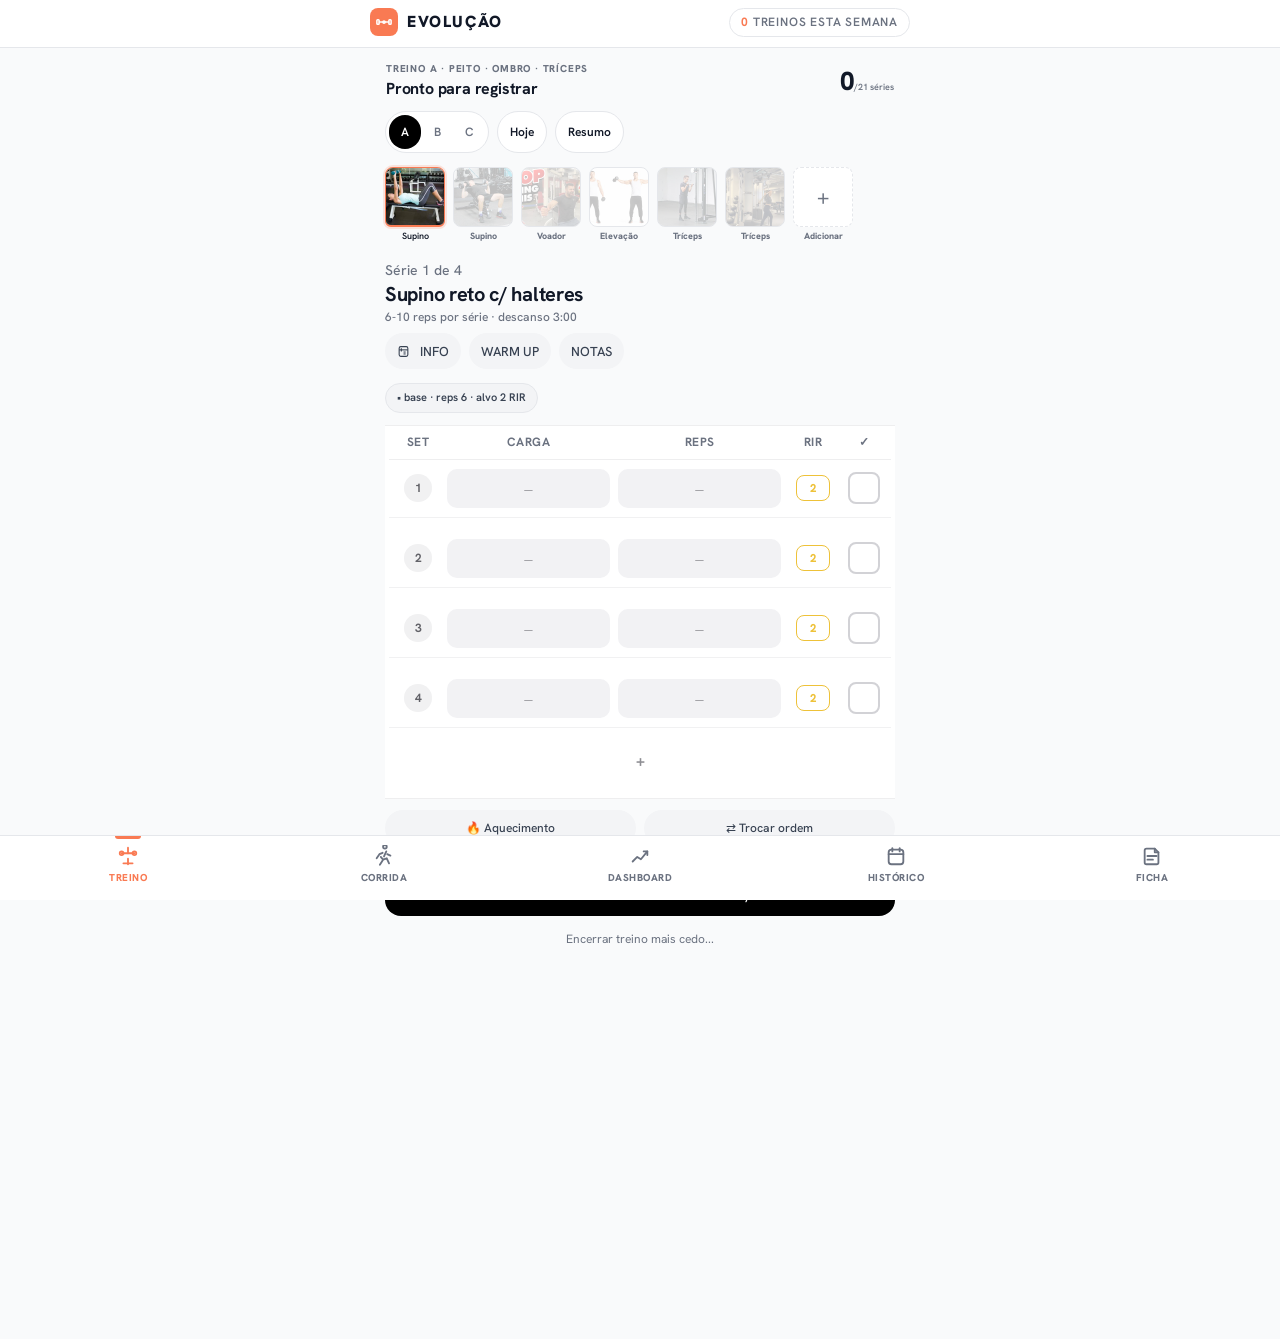
==== commit ba71f54a: "feat: implement bug fixes, running tracker, AI exercise estimator, and background alarm notification" ====
--- a/evolucao-android/app/src/main/assets/index.html
+++ b/evolucao-android/app/src/main/assets/index.html
@@ -671,34 +671,35 @@
   body.workout-active .mf-metachip.up{background:var(--mf-orange);color:#fff;}
   body.workout-active .mf-metaauto{color:var(--mf-muted);border-color:transparent;background:transparent;font-weight:700;}
 
-  /* Tabela MF: superfície contínua branca, separadores 1px #EEEEEF, sem card. */
+  /* Tabela MF: superfície contínua branca, separadores 1px #EEEEEF, sem card. Minimalista 5 colunas */
   body.workout-active .mf-table{border-radius:0;border:0;box-shadow:none;border-color:var(--mf-sep);border-top:1px solid var(--mf-sep);border-bottom:1px solid var(--mf-sep);background:#fff;padding-left:4px;padding-right:4px;}
-  body.workout-active .mf-th,body.workout-active .mf-setrow{grid-template-columns:26px minmax(62px,1fr) minmax(78px,1.35fr) minmax(66px,1.1fr) 30px 30px 0;gap:2px;padding-left:6px;padding-right:8px;align-items:center;}
-  body.workout-active .mf-th{padding-top:6px;padding-bottom:7px;font-size:11px;color:#8e8e93;font-weight:600;text-transform:none;letter-spacing:0;border-bottom:1px solid var(--mf-sep);background:#fff;}
-  body.workout-active .mf-th span{padding-bottom:0;}
+  body.workout-active .mf-th,body.workout-active .mf-setrow{grid-template-columns:42px 1fr 1fr 48px 38px;gap:8px;padding-left:8px;padding-right:8px;align-items:center;}
+  body.workout-active .mf-th{padding-top:8px;padding-bottom:8px;font-size:11px;color:#8e8e93;font-weight:700;text-transform:uppercase;letter-spacing:0.5px;border-bottom:1px solid var(--mf-sep);background:#fff;}
+  body.workout-active .mf-th span{padding-bottom:0;text-align:center;}
   body.workout-active .mf-setrow{padding-top:9px;padding-bottom:9px;border-bottom:1px solid var(--mf-sep);border-radius:0;background:#fff;}
   body.workout-active .mf-setrow:last-of-type{border-bottom:0;}
-  body.workout-active .mf-auto{font-size:12px;color:#8e8e93;line-height:1.35;white-space:nowrap;overflow:visible;min-width:0;}
-  body.workout-active .mf-auto-arrow{color:#8e8e93;font-size:11px;font-weight:700;}
-  body.workout-active .mf-auto b{color:#1c1c1e;font-size:12px;font-weight:700;}
+  body.workout-active .mf-setrow.mf-side-pending{background:rgba(249,122,83,0.07)!important;border-left:3px solid var(--coral,#f97a53);}
+  body.workout-active .mf-auto{display:none;}
   /* Células MF: chips cinza claro sem borda; valor preto quando preenchido; editando = chip + anel preto 2px. */
-  body.workout-active .mf-cell{border-style:solid;border-color:transparent;background:var(--mf-chip);box-shadow:none;border-radius:10px;font-size:15px;color:#000;font-family:ui-sans-serif,-apple-system,BlinkMacSystemFont,'Segoe UI',Roboto,sans-serif;font-weight:500;min-height:34px;}
+  body.workout-active .mf-cell{border-style:solid;border-color:transparent;background:var(--mf-chip);box-shadow:none;border-radius:10px;font-size:15px;color:#000;font-family:ui-sans-serif,-apple-system,BlinkMacSystemFont,'Segoe UI',Roboto,sans-serif;font-weight:500;min-height:38px;display:flex;align-items:center;justify-content:center;}
   body.workout-active .mf-cell.on{background:var(--mf-chip);border:2px solid #000;border-radius:10px;box-shadow:none;}
   body.workout-active .mf-cell:empty,body.workout-active .mf-cell.phc{background:var(--mf-chip);color:#8e8e93;font-weight:500;}
-  body.workout-active .mf-idx{width:24px;height:24px;border-radius:999px;background:#eeeeef;color:#3c3c43;font-size:12px;font-weight:600;display:flex;align-items:center;justify-content:center;}
-  /* RIR no MF: não é coluna — o badge só aparece quando realizado. A coluna do alvo fica no canto da linha, círculo vazado 20px. */
-  body.workout-active .mf-rir{border-radius:999px;min-height:22px;width:22px;flex:0 0 22px;font-size:10px;font-weight:700;color:#fff;padding:0;display:flex;align-items:center;justify-content:center;}
+  body.workout-active .mf-idx{width:28px;height:28px;border-radius:999px;background:#eeeeef;color:#3c3c43;font-size:12px;font-weight:700;display:flex;align-items:center;justify-content:center;margin:0 auto;}
+  /* RIR badge */
+  body.workout-active .mf-rir{border-radius:8px;min-height:26px;width:34px;margin:0 auto;font-size:11.5px;font-weight:800;padding:2px 0;display:flex;align-items:center;justify-content:center;}
   body.workout-active .mf-rir.phr{background:transparent !important;border:1.5px solid var(--rir);color:var(--rir);font-weight:800;}
+  body.workout-active .mf-rir.rir-manual{background:var(--rir)!important;color:#fff!important;font-weight:900;}
   /* Checkbox MF: quadrado cantos 6px, borda cinza, ✓ preto quando feito. */
-  body.workout-active .mf-chk{width:26px;height:26px;border-radius:7px;border:2px solid #c7c7cc;background:#fff;color:transparent;font-size:14px;font-weight:900;display:flex;align-items:center;justify-content:center;}
+  body.workout-active .mf-chk{width:32px;height:32px;border-radius:8px;border:2px solid #c7c7cc;background:#fff;color:transparent;font-size:14px;font-weight:900;display:flex;align-items:center;justify-content:center;margin:0 auto;}
   body.workout-active .mf-chk.done{background:#000;border-color:#000;color:#fff;}
-  body.workout-active .mf-rm{width:24px;height:24px;background:transparent;color:#aeaeb2;font-size:14px;}
+  body.workout-active .mf-chk.side-pending{background:var(--coral,#f97a53)!important;border-color:var(--coral,#f97a53)!important;color:#fff!important;font-size:13px;font-weight:900;}
+  body.workout-active .mf-rm{display:none;}
   body.workout-active .mf-setrow.ph{opacity:.8;}
   body.workout-active .mf-setrow.ph .mf-chk{background:#fff;}
   /* "+ Adicionar série": linha de texto simples, sem card. */
   body.workout-active .mf-add-row{opacity:1;cursor:pointer;border-bottom:0;padding-top:10px;padding-bottom:14px;border-radius:0;}
   body.workout-active .mf-add-row:active{background:transparent;}
-  body.workout-active .mf-add-row .mf-idx{background:transparent;color:#8e8e93;font-size:14px;width:auto;height:auto;}
+  body.workout-active .mf-add-row .mf-idx{background:transparent;color:#8e8e93;font-size:16px;width:auto;height:auto;}
 
   /* RIR row MF: círculos 30px preenchidos, alinhados à esquerda, sem card. */
   .mf-rirbar{display:flex;align-items:center;justify-content:flex-start;gap:8px;padding:12px 2px;margin:0 0 10px;border:0;border-radius:0;background:transparent;box-shadow:none;}
@@ -763,13 +764,15 @@
   .mf-preview-rirs i{width:22px;height:22px;border-radius:999px;background:var(--rir);color:#fff;font-size:9px;font-style:normal;font-weight:900;display:flex;align-items:center;justify-content:center;}
   .mf-preview-cta{position:sticky;bottom:12px;padding-top:14px;background:linear-gradient(transparent,#f6f7f9 18%);}
 
-  /* ---------- conclusão ---------- */
+  /* ---------- conclusão & visualizador anatômico ---------- */
   .mf-complete{padding:6px 0 28px;}
   .mf-complete-top{display:flex;align-items:center;justify-content:space-between;gap:12px;font-size:18px;}
   .mf-complete-top .mf-back{padding:8px 11px;font-size:17px;}
   .mf-more{font-size:22px;color:#6f747d;}
   .mf-complete-date{text-align:center;color:#6f747d;font-size:11px;margin:8px 0 0;}
-  .mf-anatomy-svg{height:165px;margin:14px auto 8px;max-width:290px;}
+  .mf-anatomy-svg, .body-anat-svg{display:block;margin:10px auto;max-width:320px;height:auto;transition:all 0.25s ease;}
+  .body-anat-svg .anat-m{transition:fill 0.3s ease, opacity 0.3s ease;}
+  .sess-anat .body-anat-svg{margin:6px auto;max-width:220px;}
   .mf-records{display:flex;gap:8px;overflow-x:auto;padding:5px 0 10px;}
   .mf-rcard{min-width:112px;flex:1;background:#fff;border:1px solid #e0e2e6;border-radius:14px;padding:12px;text-align:left;}
   .mf-record-icon{display:block;font-size:19px;margin-bottom:8px;}
@@ -788,7 +791,7 @@
   .mf-keep-row strong{font-size:13px;}
   .mf-keep-row small{color:#6f747d;font-size:10.5px;margin-top:3px;}
   .mf-complete .cta{margin-top:4px;}
-  @media (max-width:370px){body.workout-active .mf-act{padding:7px 8px;font-size:10px}body.workout-active .mf-th,body.workout-active .mf-setrow{grid-template-columns:22px minmax(56px,1fr) minmax(70px,1.35fr) minmax(60px,1.1fr) 28px 28px 0;padding-left:3px;padding-right:6px}.mf-tool{padding:0 7px}.mf-sessiontools{gap:4px}.mf-rirbar{gap:6px}.mf-rcirc{width:28px;height:28px;flex-basis:28px;font-size:11px}.mf-rir{width:20px!important;flex:0 0 20px!important;min-height:20px!important;font-size:9px!important}}
+  @media (max-width:370px){body.workout-active .mf-act{padding:7px 8px;font-size:10px}body.workout-active .mf-th,body.workout-active .mf-setrow{grid-template-columns:36px 1fr 1fr 42px 34px;gap:5px;padding-left:4px;padding-right:4px}.mf-tool{padding:0 7px}.mf-sessiontools{gap:4px}.mf-rirbar{gap:6px}.mf-rcirc{width:28px;height:28px;flex-basis:28px;font-size:11px}.mf-rir{width:28px!important;flex:0 0 28px!important;min-height:22px!important;font-size:10px!important}}
   @media (prefers-reduced-motion:reduce){.mf-kbd.mf-kbdin{animation:none!important}button{transition:none!important}}
 </style>
 </head>
@@ -823,7 +826,9 @@
 <script src="apps/evolucao/exercicios/fotos.js"></script>
 <script src="kernel/db.js"></script>
 <script src="apps/evolucao/logic.js"></script>
+<script src="apps/evolucao/body-visualizer.js"></script>
 <script src="apps/evolucao/views/treino.js"></script>
+<script src="apps/evolucao/views/corrida.js"></script>
 <script src="apps/evolucao/views/progresso.js"></script>
 <script src="apps/evolucao/views/historico.js"></script>
 <script src="apps/evolucao/views/ficha.js"></script>
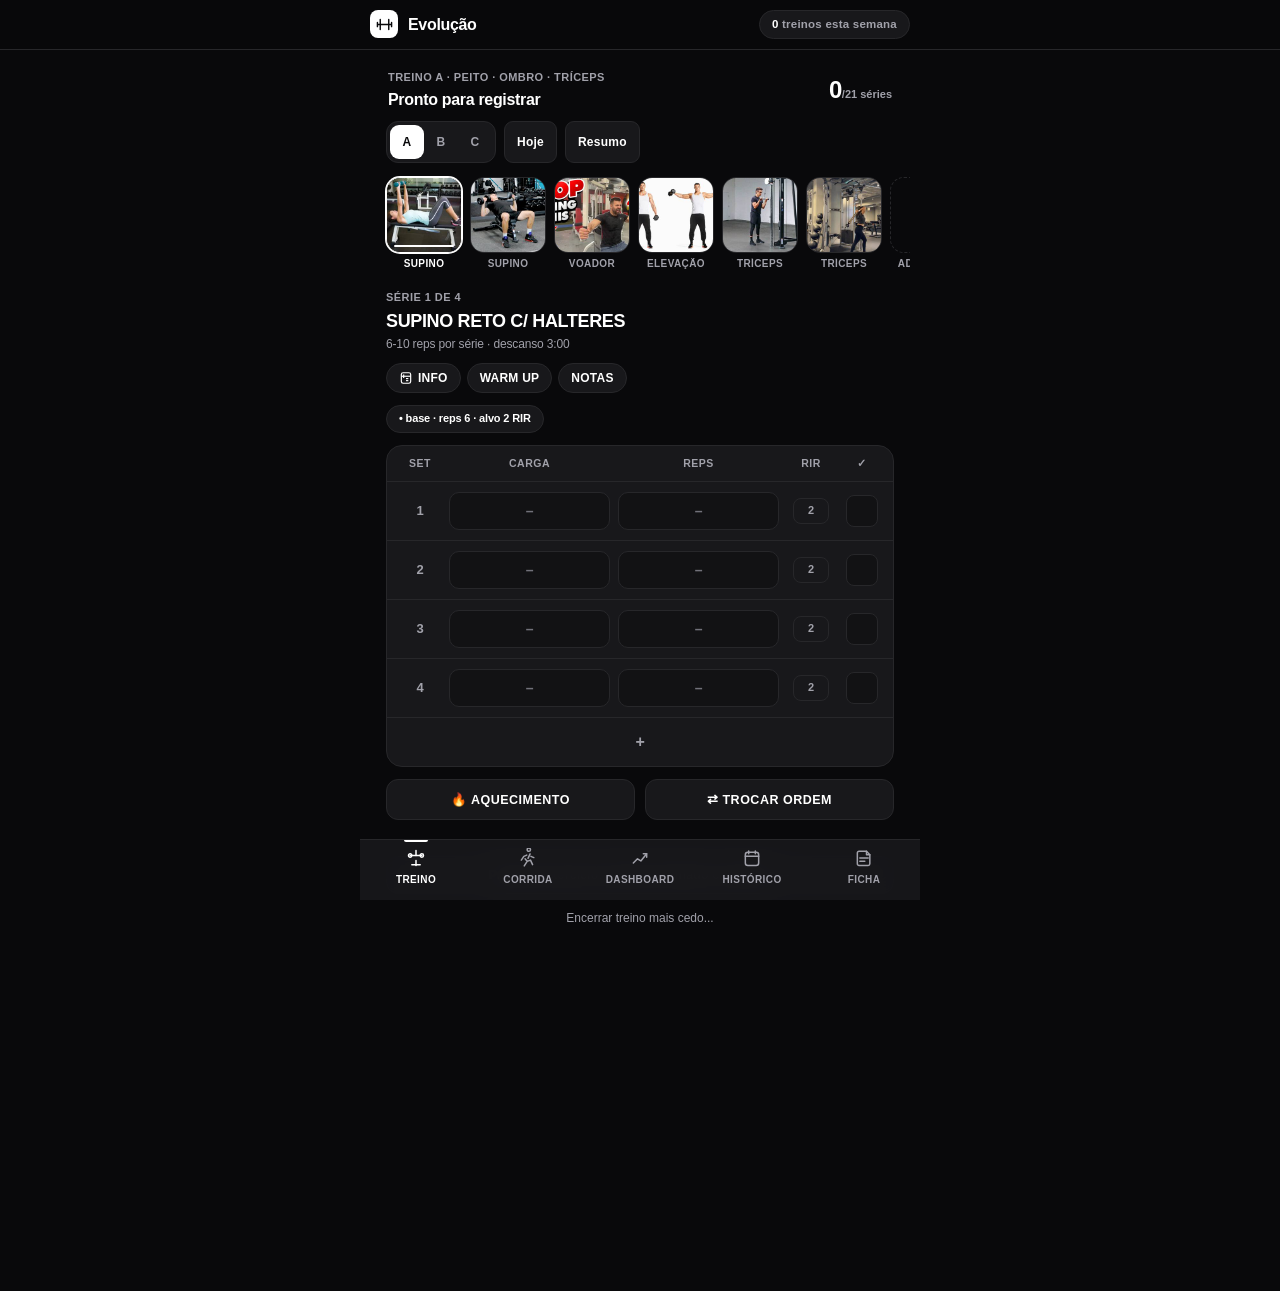
==== commit aa0a24e0: "feat: redesign monocromatico unificado, correcoes de usabilidade/timezone e novos logos" ====
--- a/evolucao-android/app/src/main/assets/index.html
+++ b/evolucao-android/app/src/main/assets/index.html
@@ -3,7 +3,7 @@
 <head>
 <meta charset="UTF-8">
 <meta name="viewport" content="width=device-width, initial-scale=1, maximum-scale=1, user-scalable=no, viewport-fit=cover">
-<meta name="theme-color" content="#0a0d13">
+<meta name="theme-color" content="#09090b">
 <meta name="apple-mobile-web-app-capable" content="yes">
 <meta name="mobile-web-app-capable" content="yes">
 <meta name="apple-mobile-web-app-status-bar-style" content="black-translucent">
@@ -12,808 +12,38 @@
 <link rel="icon" href="icon-192.png">
 <link rel="apple-touch-icon" href="icon-192.png">
 <title>Evolução — Treino</title>
-<style>
-  @import url('https://fonts.googleapis.com/css2?family=Hanken+Grotesk:wght@400;500;600;700;800;900&display=swap');
-  :root{
-    --bg:#0e0e10; --card:#19191c; --card2:#222226; --line:#2c2c31;
-    --txt:#f3f4f6; --mut:#9a9aa3; --acc:#4d7cff; --acc2:#2b5de8;
-    --coral:#ff6b3d; --blue:#60a5fa; --danger:#ff6b6b; --gold:#ffc94d;
-    --nav-h:64px; --safe-b:env(safe-area-inset-bottom,0px);
-  }
-  *{box-sizing:border-box; -webkit-tap-highlight-color:transparent;}
-  html{overflow-x:hidden;}
-  body{overscroll-behavior-y:none; overflow-x:clip; width:100%;}
-  body{
-    margin:0; color:var(--txt);
-    font-family:'Archivo','Segoe UI',system-ui,-apple-system,Roboto,sans-serif;
-    font-size:15px; line-height:1.4;
-    background:#0e0e10;
-    padding-bottom:calc(var(--nav-h) + var(--safe-b) + 22px);
-    -webkit-font-smoothing:antialiased;
-  }
-  .wrap{max-width:540px; margin:0 auto; padding:14px 15px 4px;}
-  button{border:0; cursor:pointer; font-family:inherit; transition:transform .08s ease;}
-  button:active{transform:scale(.96);}
-  input,select,textarea{font-family:inherit; max-width:100%;}
-  input[type=number]{-moz-appearance:textfield;}
-  input[type=number]::-webkit-outer-spin-button,
-  input[type=number]::-webkit-inner-spin-button{-webkit-appearance:none; margin:0;}
-
-  header{
-    position:sticky; top:0; z-index:20;
-    padding:calc(env(safe-area-inset-top,0px) + 8px) 15px 10px;
-    background:rgba(14,14,16,.88); backdrop-filter:blur(14px); -webkit-backdrop-filter:blur(14px);
-    border-bottom:1px solid rgba(255,255,255,.05);
-  }
-  .wk{font-size:10.5px; color:var(--mut); text-transform:uppercase; letter-spacing:.8px; font-weight:800; background:transparent; border:1px solid var(--line);
-    padding:5px 11px; border-radius:999px;}
-  .wk b{color:var(--acc);}
-  header .hin{max-width:540px; margin:0 auto; display:flex; align-items:center; justify-content:space-between;}
-  .brand{display:flex; align-items:center; gap:9px; font-weight:900; font-size:16px; letter-spacing:1.6px; text-transform:uppercase;}
-  .logo{width:28px; height:28px; border-radius:8px; background:var(--acc);
-    display:flex; align-items:center; justify-content:center; box-shadow:0 4px 12px -3px rgba(77,124,255,.6);}
-  .logo svg{width:18px; height:18px; stroke:#fff; stroke-width:2; fill:none; stroke-linecap:round; stroke-linejoin:round;}
-  .wk{font-size:12px; color:var(--mut); background:var(--card); border:1px solid var(--line);
-    padding:5px 11px; border-radius:999px; font-weight:600;}
-  .wk b{color:var(--acc);}
-
-  h1{font-size:24px; margin:4px 0 2px; letter-spacing:.2px; text-transform:uppercase; font-weight:900;}
-  .sub{color:var(--mut); font-size:11.5px; margin-bottom:14px; text-transform:uppercase; letter-spacing:.8px; font-weight:700;}
-  h2{font-size:11px; margin:22px 4px 9px; color:var(--mut); text-transform:uppercase; letter-spacing:1.1px; font-weight:800;}
-
-  .card{background:var(--card); border:1px solid var(--line); border-radius:18px; padding:14px;
-    margin-bottom:11px; box-shadow:0 10px 26px -18px rgba(0,0,0,.7);}
-  .row{display:flex; gap:9px; align-items:center; flex-wrap:wrap;}
-  .grow{flex:1; min-width:0;}
-
-  .daysel{display:flex; gap:8px; margin-bottom:13px;}
-  .dayopt{flex:1; min-width:0; padding:11px 4px; border-radius:12px; background:var(--card); border:1px solid var(--line);
-    text-align:center; cursor:pointer; transition:transform .08s, border-color .15s;}
-  .dayopt:active{transform:scale(.97);}
-  .dayopt .l{font-weight:900; font-size:19px; line-height:1; text-transform:uppercase;}
-  .dayopt .n{font-size:9.5px; color:var(--mut); margin-top:4px; line-height:1.25; text-transform:uppercase; letter-spacing:.4px; font-weight:700;}
-  .dayopt.sel{background:#fff;
-    border-color:#fff; box-shadow:0 6px 18px -10px rgba(255,255,255,.4);}
-  .dayopt.sel .l{color:#0e0e10;}
-  .dayopt.sel .n{color:#6b6b74;}
-
-  .datebtn{background:var(--card); border:1px solid var(--line); color:var(--txt); font-size:13.5px; font-weight:700;
-    padding:10px 14px; border-radius:12px;}
-  .livedur{font-size:12px; font-weight:800; color:#fff; background:var(--acc);
-    border:1px solid var(--acc); padding:8px 12px; border-radius:12px; letter-spacing:.5px; text-transform:uppercase;}
-
-  .calpop{background:var(--card2); border:1px solid var(--line); border-radius:16px; padding:12px; margin-bottom:13px;}
-  .calhead{display:flex; align-items:center; justify-content:space-between; font-weight:700; font-size:14px; margin-bottom:8px;}
-  .calnav{width:32px; height:32px; border-radius:9px; background:var(--card); color:var(--acc); font-size:17px; font-weight:800;}
-  .calwd{display:grid; grid-template-columns:repeat(7,1fr); text-align:center; font-size:10.5px; color:var(--mut); margin-bottom:4px;}
-  .calgrid{display:grid; grid-template-columns:repeat(7,1fr); gap:3px;}
-  .calcell{aspect-ratio:1; display:flex; align-items:center; justify-content:center; border-radius:9px; font-size:13px; font-weight:600; cursor:pointer;}
-  .calcell.blank{visibility:hidden; cursor:default;}
-  .calcell:not(.blank):active{background:var(--card);}
-  .calcell.today{border:1.5px solid var(--acc); color:var(--acc);}
-  .calcell.sel{background:var(--acc); color:#fff; font-weight:800;}
-
-  .ex-head{display:flex; align-items:center; gap:10px; margin-bottom:9px; flex-wrap:wrap;}
-  .ex-name{font-weight:800; font-size:15.5px; flex:1; min-width:0; letter-spacing:-.1px; text-transform:uppercase; letter-spacing:.2px;}
-  .pillrow{display:flex; gap:7px; flex-wrap:wrap; margin-bottom:9px;}
-  .rtag{font-size:10.5px; font-weight:800; color:var(--mut); background:transparent; border:1px solid var(--line);
-    padding:4px 9px; border-radius:999px; white-space:nowrap; text-transform:uppercase; letter-spacing:.4px;}
-  .rtag b{color:var(--txt);}
-  .rtag.met{color:var(--acc); border-color:rgba(77,124,255,.45);}
-  .rtag met{color:var(--coral);}
-  .pr{font-size:10px; font-weight:900; color:#0e0e10; background:linear-gradient(135deg,#ffd166,var(--coral));
-    padding:3px 8px; border-radius:999px; letter-spacing:.7px; white-space:nowrap; text-transform:uppercase;
-    box-shadow:0 3px 10px -3px rgba(255,107,61,.6);}
-  .ex-prev{color:var(--mut); font-size:12.5px; margin-bottom:10px;}
-  .ex-prev b{color:var(--blue); font-weight:600;}
-  .ex-prev.first{color:#7c8899;}
-
-  .exicon{width:46px; height:46px; border-radius:11px; background:var(--card2); border:1px solid var(--line);
-    display:flex; align-items:center; justify-content:center; flex:0 0 auto; overflow:hidden;}
-  .exicon svg{width:24px; height:24px; stroke:var(--acc); color:var(--acc); stroke-width:1.7; fill:none;}
-  .exicon.exphoto{padding:0;}
-  .exicon.exphoto img{width:100%; height:100%; object-fit:cover; display:block;}
-
-  .chips{display:flex; gap:7px; flex-wrap:wrap; margin-bottom:12px;}
-  .chip{display:inline-flex; align-items:center; gap:7px; background:var(--card2);
-    border:1px solid var(--line); border-radius:12px; padding:6px 8px 6px 11px; font-size:13px; font-weight:600;}
-  .chip .n{color:var(--mut); font-weight:600;}
-  .chip b{color:var(--acc);}
-  .chip .x{width:20px; height:20px; border-radius:6px; background:rgba(255,107,107,.14); color:var(--danger);
-    display:flex; align-items:center; justify-content:center; font-size:12px; font-weight:800;}
-  .chip.warm{border-color:rgba(251,191,36,.5); background:rgba(251,191,36,.08);}
-  .wtag{background:var(--gold); color:#5c4404; font-size:9px; font-weight:900; padding:2px 5px; border-radius:6px; letter-spacing:.4px;}
-
-  .warmtoggle{width:100%; text-align:center; padding:9px; border-radius:11px; background:var(--card2);
-    border:1px dashed var(--line); color:var(--mut); font-size:12.5px; font-weight:700; margin-bottom:10px;}
-  .warmtoggle.on{background:rgba(255,201,77,.12); border-color:var(--gold); color:var(--gold); border-style:solid; text-transform:uppercase; letter-spacing:.5px;}
-
-  .addgrid{display:grid; grid-template-columns:1fr 1fr; gap:9px; margin-bottom:11px;}
-  .addgrid>div{min-width:0;}
-  .flabel{font-size:11px; color:var(--mut); font-weight:700; letter-spacing:.3px; margin:0 0 6px 2px; display:block; overflow:hidden; text-overflow:ellipsis; white-space:nowrap;}
-  .step{display:flex; align-items:stretch; min-width:0; background:var(--card2); border:1px solid var(--line);
-    border-radius:14px; overflow:hidden;}
-  .step button{flex:0 0 auto; width:44px; background:transparent; color:var(--acc); font-size:23px; font-weight:400; line-height:1;}
-  .step button:active{background:rgba(77,124,255,.14);}
-  .step input{flex:1; min-width:0; border:0; background:transparent; color:var(--txt);
-    text-align:center; font-size:19px; font-weight:800; padding:12px 0; outline:none;}
-
-  .partialrow{display:flex; align-items:center; justify-content:space-between; margin-bottom:11px; gap:8px;}
-  .ministep{display:flex; align-items:center; gap:10px; background:var(--card2); border:1px solid var(--line); border-radius:11px; padding:4px 6px; flex:0 0 auto;}
-  .ministep button{width:26px; height:26px; border-radius:7px; background:transparent; color:var(--acc); font-size:16px;}
-  .ministep span{min-width:16px; text-align:center; font-weight:800; font-size:13px;}
-
-  .cta{width:100%; padding:14px; border-radius:12px; font-size:15px; font-weight:800; letter-spacing:.4px; text-transform:uppercase;
-    background:#fff; color:#0e0e10;
-    box-shadow:0 8px 20px -8px rgba(255,255,255,.35);}
-  .cta.sm{padding:12px; font-size:14px;}
-  .cta.warmcta{background:linear-gradient(135deg,var(--gold),#f59e0b); color:#3a2c05; box-shadow:0 8px 20px -8px rgba(251,191,36,.5);}
-
-  .save-wrap{margin-top:4px;}
-  .hint{font-size:12px; color:var(--mut); margin-top:12px; line-height:1.55; text-align:center;}
-
-  .seg{display:flex; background:var(--card2); border:1px solid var(--line); border-radius:11px; padding:4px; gap:4px;}
-  .seg button{flex:1; padding:9px 6px; font-size:11px; font-weight:800; background:transparent;
-    color:var(--mut); border-radius:9px; text-transform:uppercase; letter-spacing:.5px;}
-  .seg button.on{background:#fff; color:#0e0e10; box-shadow:0 2px 8px -3px rgba(0,0,0,.5);}
-
-  select{width:100%; background:var(--card2); border:1px solid var(--line); color:var(--txt);
-    border-radius:13px; padding:12px; font-size:16px; font-weight:600;}
-
-  .stat{display:flex; gap:9px; margin-top:12px;}
-  .stat>div{flex:1; background:var(--card2); border:1px solid var(--line); border-radius:13px; padding:11px 8px; text-align:center;}
-  .stat .v{font-size:17px; font-weight:800; letter-spacing:-.3px;}
-  .stat .l{font-size:10.5px; color:var(--mut); margin-top:3px; text-transform:uppercase; letter-spacing:.4px;}
-  .pos{color:var(--acc);} .neg{color:var(--danger);}
-
-  .sess{border-bottom:1px solid var(--line); padding:13px 2px; cursor:pointer;}
-  .sess:last-child{border-bottom:0;}
-  .sess-top{display:flex; align-items:center; gap:9px;}
-  .badge{width:34px; height:34px; border-radius:10px; background:var(--acc); border:1px solid var(--acc);
-    display:flex; align-items:center; justify-content:center; font-weight:900; font-size:15px; color:#fff;}
-  .sess .meta{font-size:12px; color:var(--mut);}
-  .sess .det{max-height:0; overflow:hidden; transition:max-height .28s ease; font-size:13px; color:var(--mut);}
-  .sess.open .det{max-height:600px; margin-top:10px;}
-  .det .line{padding:4px 0;}
-  .det .line b{color:var(--txt); font-weight:600;}
-  .del{width:30px; height:30px; border-radius:9px; background:rgba(255,107,107,.12); color:var(--danger);
-    display:flex; align-items:center; justify-content:center; font-size:13px; font-weight:800; flex:0 0 auto;}
-
-  .exrow2{padding:11px 2px; border-bottom:1px solid var(--line);}
-  .exrow2:last-of-type{border-bottom:0;}
-  .exrow-top{display:flex; align-items:center; gap:9px; margin-bottom:8px;}
-  .exrow-top .name{flex:1; min-width:0; word-break:break-word; cursor:pointer; font-size:14.5px;}
-  .exrow-bottom{display:flex; align-items:center; gap:6px; flex-wrap:wrap; padding-left:43px;}
-  .rpill{background:var(--card2); border:1px solid var(--line); color:var(--txt); font-weight:800; font-size:12px;
-    padding:7px 9px; border-radius:10px; white-space:nowrap; flex:0 0 auto;}
-  .rpill b{color:var(--acc);}
-  .ic{width:32px; height:32px; border-radius:9px; background:var(--card2); border:1px solid var(--line);
-    color:var(--mut); font-size:14px; display:flex; align-items:center; justify-content:center; flex:0 0 auto;}
-  .ic.dg{color:var(--danger); background:rgba(255,107,107,.12);}
-  input.txt{width:100%; background:var(--card2); border:1px solid var(--line); color:var(--txt);
-    border-radius:12px; padding:11px 12px; font-size:16px;}
-  .ta{width:100%; background:var(--card2); border:1px solid var(--line); color:var(--txt);
-    border-radius:10px; padding:9px; font-size:11.5px; font-family:ui-monospace,Consolas,monospace; resize:vertical;}
-  .toggle{width:48px; height:28px; border-radius:999px; background:var(--card2); border:1px solid var(--line);
-    position:relative; flex:0 0 auto; transition:background .2s; cursor:pointer;}
-  .toggle .knob{position:absolute; top:2px; left:2px; width:22px; height:22px; border-radius:50%;
-    background:var(--mut); transition:left .2s, background .2s;}
-  .toggle.on{background:rgba(77,124,255,.28); border-color:var(--acc);}
-  .toggle.on .knob{left:22px; background:var(--acc);}
-  .setrow{display:flex; align-items:center; gap:10px; padding:11px 2px; border-bottom:1px solid var(--line);}
-  .setrow:last-child{border-bottom:0;}
-  .setrow .lbl{flex:1;}
-  .setrow .lbl small{display:block; color:var(--mut); font-size:11.5px; margin-top:2px; line-height:1.4;}
-  .databtns{display:flex; gap:8px; flex-wrap:wrap;}
-  .databtns button{flex:1; min-width:120px; padding:12px; border-radius:12px; font-size:13.5px; font-weight:700;
-    background:var(--card2); border:1px solid var(--line); color:var(--txt);}
-  .databtns button.dg{color:var(--danger);}
-
-  .empty{text-align:center; padding:34px 16px; color:var(--mut);}
-  .empty .big{font-size:34px; margin-bottom:8px;}
-  .empty .t{font-weight:700; color:var(--txt); margin-bottom:4px;}
-  .empty .s{font-size:13px;}
-
-  svg{display:block; width:100%; height:auto;}
-
-  nav{position:fixed; left:0; right:0; bottom:0; z-index:20; display:flex;
-    padding-bottom:var(--safe-b);
-    background:rgba(12,16,23,.82); backdrop-filter:blur(16px); -webkit-backdrop-filter:blur(16px);
-    border-top:1px solid rgba(255,255,255,.06);}
-  nav button{flex:1; position:relative; background:none; padding:9px 0 11px; color:var(--mut);
-    font-size:10px; font-weight:800; display:flex; flex-direction:column; align-items:center; gap:4px; min-height:var(--nav-h); text-transform:uppercase; letter-spacing:.5px;}
-  nav .ico{line-height:1;}
-  nav .ico svg{width:22px; height:22px; stroke:currentColor; stroke-width:2; fill:none; stroke-linecap:round; stroke-linejoin:round;}
-  nav button.on{color:#fff;}
-  nav button.on::before{content:''; position:absolute; top:0; width:26px; height:3px; border-radius:0 0 5px 5px;
-    background:var(--acc);}
-
-  .rest{position:fixed; left:8px; right:8px; top:0; z-index:30;
-    display:flex; align-items:center; gap:8px; background:rgba(21,27,36,.94);
-    border:1px solid var(--line); border-radius:999px; padding:4px 12px 4px 4px;
-    box-shadow:0 2px 10px rgba(0,0,0,.12); max-width:540px; margin:0 auto;
-    justify-content:center; transition:top .18s ease;}
-  .rest.hidden{display:none;}
-  .rest.paused{opacity:.72;}
-  .rest.done{border-color:var(--acc); box-shadow:0 0 0 1px var(--acc),0 12px 34px -10px rgba(77,124,255,.5);}
-  .rest .rstep{width:36px; height:36px; border-radius:999px; background:var(--card2); color:var(--acc);
-    font-size:12px; font-weight:900; flex-shrink:0; border:none; display:flex; align-items:center; justify-content:center;}
-  .rest .rstep:active{background:rgba(77,124,255,.16);}
-  .rest .mid{min-width:88px; text-align:center; padding:0 6px; cursor:pointer; flex:1;}
-  .rest .rtime{font-size:19px; font-weight:800; letter-spacing:.5px; font-variant-numeric:tabular-nums;}
-  .rest.done .rtime{color:var(--acc);}
-  .rest .rlbl{font-size:9.5px; color:var(--mut); text-transform:uppercase; letter-spacing:.6px; margin-top:1px;}
-  .rest .rx{width:36px; height:36px; border-radius:999px; background:transparent; color:var(--mut); font-size:15px; font-weight:800; flex-shrink:0; display:flex; align-items:center; justify-content:center;}
-
-  .progchip{display:inline-flex; align-items:center; gap:5px; border-radius:999px; padding:5px 9px; font-size:11px; font-weight:800; cursor:help;}
-  .progchip.up{color:#fff; background:var(--acc);}
-  .progchip.keep{color:var(--blue); background:rgba(96,165,250,.16); border:1px solid rgba(96,165,250,.45);}
-  .progchip.stall,.progchip.low{color:#5c4404; background:var(--gold);}
-  .progchip.down{color:#fff1f2; background:#d93025;}
-  .progchip.initial{color:var(--txt); background:var(--card2); border:1px solid var(--line);}
-  .metaBtn{width:100%; padding:9px; border-radius:11px; background:rgba(77,124,255,.12); border:1px solid rgba(77,124,255,.38);
-    color:var(--acc); font-size:12px; font-weight:800; margin-bottom:10px; text-transform:uppercase; letter-spacing:.5px;}
-  .wutoggle{border:0; border-radius:6px; padding:2px 5px; background:rgba(138,149,166,.18); color:var(--txt); font-size:11px; font-weight:800;}
-  .chip.warm .wutoggle{background:var(--gold); color:#5c4404;}
-  .summaryline{display:flex; align-items:flex-start; gap:8px; padding:7px 0; border-bottom:1px solid var(--line); font-size:13px;}
-  .summaryline:last-child{border-bottom:0;}
-  .summaryline b{color:var(--txt);}
-  .summarybadge{font-size:10px; font-weight:900; border-radius:999px; padding:3px 7px; white-space:nowrap;}
-  .summarybadge.stall,.summarybadge.low{background:var(--gold); color:#5c4404;}
-  .summarybadge.ok{background:rgba(77,124,255,.16); color:#8fb0ff;}
-
-  #toast{position:fixed; left:50%; transform:translateX(-50%);
-    bottom:calc(var(--nav-h) + var(--safe-b) + 74px); z-index:40;
-    background:#fff; color:#0e0e10; font-weight:800;
-    padding:11px 20px; border-radius:999px; font-size:13px; opacity:0; transition:opacity .25s;
-    pointer-events:none; white-space:nowrap; box-shadow:0 10px 26px -8px rgba(255,255,255,.3); max-width:90vw;
-    text-transform:uppercase; letter-spacing:.4px;}
-  #toast.show{opacity:1;}
-
-  /* ---------- diálogo customizado (substitui prompt/confirm) ---------- */
-  .dlg-back{position:fixed; inset:0; z-index:50; background:rgba(2,4,8,.64); backdrop-filter:blur(6px); -webkit-backdrop-filter:blur(6px);
-    display:flex; align-items:flex-end; justify-content:center; opacity:0; pointer-events:none; transition:opacity .18s;}
-  .dlg-back.show{opacity:1; pointer-events:auto;}
-  .dlg{width:100%; max-width:540px; max-height:78vh; overflow-y:auto; margin:0 12px calc(var(--safe-b) + 12px);
-    background:var(--card); border:1px solid var(--line); border-radius:22px; padding:18px;
-    transform:translateY(24px); transition:transform .22s cubic-bezier(.2,.9,.3,1);
-    box-shadow:0 24px 60px -20px rgba(0,0,0,.85);}
-  .dlg-back.show .dlg{transform:translateY(0);}
-  .dlg h3{font-size:16px; margin:0 0 4px; letter-spacing:-.2px;}
-  .dlg .dsub{color:var(--mut); font-size:12.5px; margin-bottom:13px; line-height:1.5;}
-  .dlg input.txt{margin-bottom:12px;}
-  .dlg .drow{display:flex; gap:9px;}
-  .dlg button{flex:1; padding:13px; border-radius:13px; font-size:14.5px; font-weight:800;}
-  .dlg .dg{background:rgba(255,107,107,.12); color:var(--danger); border:1px solid rgba(255,107,107,.3);}
-  .dlg .ok{background:#fff; color:#0e0e10; box-shadow:0 8px 20px -8px rgba(255,255,255,.35);}
-  .dlg .ghost{background:var(--card2); color:var(--txt); border:1px solid var(--line);}
-  .dlg .seg{margin-bottom:12px; overflow-x:auto;}
-  .dlg .seg button{min-width:74px; white-space:nowrap;}
-
-  /* ---------- celebração (recorde / meta) ---------- */
-  @keyframes prPulse{0%{transform:scale(.6);opacity:0}60%{transform:scale(1.06);opacity:1}100%{transform:scale(1);opacity:1}}
-  .pr.pulse{animation:prPulse .5s ease both;}
-  @keyframes confettiFall{0%{transform:translateY(-10px) rotate(0);opacity:1}100%{transform:translateY(110px) rotate(360deg);opacity:0}}
-  #confetti{position:fixed; left:0; right:0; top:0; height:150px; z-index:45; pointer-events:none; display:none; overflow:hidden;}
-  #confetti.on{display:block;}
-  #confetti i{position:absolute; top:0; width:7px; height:12px; border-radius:2px; animation:confettiFall 1.6s ease-out forwards;}
-
-  /* ---------- empty state com ilustração ---------- */
-  .empty svg{width:88px; height:88px; margin:0 auto 10px; stroke:var(--mut); stroke-width:1.4; fill:none; stroke-linecap:round; stroke-linejoin:round;}
-
-  /* ---------- treino estilo MacroFactor ---------- */
-.mf-work{padding-bottom:280px;}
-  .mf-carousel{display:flex; gap:9px; overflow-x:auto; padding:2px 2px 13px; margin:0 -15px 2px; padding-left:15px; scroll-snap-type:x mandatory; -webkit-overflow-scrolling:touch;}
-  .mf-item{flex:0 0 auto; width:84px; cursor:pointer; position:relative; scroll-snap-align:center;}
-  .mf-photo{width:84px; height:84px; border-radius:16px; background:var(--card2); border:2px solid var(--line); overflow:hidden; display:flex; align-items:center; justify-content:center;}
-  .mf-photo .exicon{width:84px; height:84px; border-radius:14px; border:0; background:transparent;}
-  .mf-photo img{width:100%; height:100%; object-fit:cover; display:block;}
-  .mf-cap{font-size:10px; font-weight:800; color:var(--mut); margin-top:5px; text-align:center; line-height:1.2; text-transform:uppercase; letter-spacing:.3px; white-space:nowrap; overflow:hidden; text-overflow:ellipsis;}
-  .mf-item.on .mf-photo{border-color:var(--acc); box-shadow:0 0 0 2.5px rgba(77,124,255,.25);}
-  .mf-item.on .mf-cap{color:var(--txt);}
-  .mf-item.met .mf-cap{color:#4ade80;}
-  .mf-item.add{border-color:transparent;}
-  .mf-item.add .mf-photo{border-color:var(--line); background:transparent;}
-  .mf-bar{position:absolute; top:76px; left:8px; right:8px; height:4px; border-radius:999px; background:var(--acc);}
-
-  .mf-exhead{display:flex; align-items:center; gap:11px; margin:10px 0 10px;}
-  .mf-exl{display:flex; align-items:center; gap:11px; flex:1; min-width:0; cursor:pointer;}
-  .mf-ext{width:50px; height:50px; border-radius:13px; background:var(--card2); border:1px solid var(--line); overflow:hidden; flex:0 0 auto; display:flex; align-items:center; justify-content:center;}
-  .mf-ext .exicon{width:50px; height:50px; border-radius:12px; border:0; background:transparent;}
-  .mf-ext img{width:100%; height:100%; object-fit:cover; display:block;}
-  .mf-exas{min-width:0;}
-  .mf-extit{font-size:16.5px; font-weight:900; letter-spacing:.2px; text-transform:uppercase; overflow:hidden; text-overflow:ellipsis; white-space:nowrap;}
-  .mf-exsub{font-size:11.5px; color:var(--mut); margin-top:2px; font-weight:600;}
-  .mf-acts{display:flex; gap:7px; flex:0 0 auto; flex-wrap:wrap;}
-  .mf-act{display:flex; align-items:center; gap:6px; padding:9px 11px; border-radius:13px; background:var(--card2); border:1px solid var(--line); color:var(--txt); font-size:11.5px; font-weight:800; text-transform:uppercase; letter-spacing:.3px;}
-  .mf-act svg{width:15px; height:15px; flex:0 0 auto;}
-  .mf-act.warm{background:rgba(255,201,77,.14); border-color:var(--gold); color:var(--gold);}
-  .mf-metarow{display:flex; gap:9px; flex-wrap:wrap; margin-bottom:13px; align-items:center;}
-  .mf-metachip{font-size:11px; font-weight:800; border-radius:999px; padding:6px 11px;}
-  .mf-metachip.up{color:#fff; background:var(--acc);}
-  .mf-metachip.keep{color:var(--blue); background:rgba(96,165,250,.16); border:1px solid rgba(96,165,250,.45);}
-  .mf-metachip.stall,.mf-metachip.low{color:#5c4404; background:var(--gold);}
-  .mf-metachip.down{color:#fff1f2; background:#d93025;}
-  .mf-metachip.initial{color:var(--txt); background:var(--card2); border:1px solid var(--line);}
-  .mf-metaauto{font-size:11.5px; font-weight:800; color:var(--blue); background:rgba(96,165,250,.12); border:1px solid rgba(96,165,250,.35); border-radius:999px; padding:6px 11px;}
-
-  .mf-table{background:var(--card); border:1px solid var(--line); border-radius:18px; overflow:hidden; margin-bottom:11px;}
-  .mf-th{display:grid; grid-template-columns:40px 1fr 64px 60px 46px 34px; gap:4px; padding:9px 12px; font-size:9.5px; color:var(--mut); text-transform:uppercase; letter-spacing:.6px; font-weight:800; border-bottom:1px solid var(--line);}
-  .mf-setrow{display:grid; grid-template-columns:40px 1fr 64px 60px 46px 34px; gap:4px; padding:10px 12px; align-items:center; border-bottom:1px solid var(--line); font-size:13px;}
-  .mf-setrow:last-child{border-bottom:0;}
-  .mf-setrow.wu{background:rgba(251,191,36,.06);}
-  .mf-setrow.empty{display:flex; padding:14px; font-size:12.5px;}
-  .mf-idx{font-weight:900; font-size:13px; color:var(--mut); text-align:center;}
-  .mf-setrow.wu .mf-idx{color:var(--gold);}
-  .mf-auto{color:var(--mut); font-size:10.5px; font-weight:700; line-height:1.35;}
-  .mf-val{font-weight:800; font-variant-numeric:tabular-nums;}
-  .mf-cell{display:flex; align-items:center; justify-content:center; min-height:34px; border-radius:10px; background:var(--card2); border:1px dashed rgba(255,255,255,.14); color:var(--txt); cursor:pointer; font-weight:700; font-variant-numeric:tabular-nums; font-size:13px; transition:border-color .15s, background .15s; user-select:none; -webkit-tap-highlight-color:rgba(77,124,255,.18);}
-  body.workout-active .mf-cell{border-style:solid;}
-  .mf-cell:active{background:rgba(255,255,255,.06);}
-  .mf-cell.on{border:1.5px solid var(--acc); border-style:solid; background:rgba(77,124,255,.16);}
-  .mf-rir{font-size:11.5px; font-weight:900; border-radius:8px; padding:3px 0; text-align:center; background:var(--card2); color:var(--mut);}
-  .mf-chk{width:26px; height:26px; border-radius:7px; border:2px solid #c7c7cc; background:#fff; color:transparent; font-size:14px; font-weight:900; display:flex; align-items:center; justify-content:center; cursor:pointer;}
-  .mf-chk.done{background:#000; border-color:#000; color:#fff;}
-  .mf-rm{width:24px; height:24px; background:transparent; border:0; color:#aeaeb2; font-size:13px; cursor:pointer;}
-  .mf-rm{width:26px; height:26px; border-radius:8px; background:rgba(255,107,107,.14); color:var(--danger); display:flex; align-items:center; justify-content:center; font-size:12px; font-weight:800; margin-left:auto;}
-
-  .mf-qrow{display:grid; grid-template-columns:1fr 1fr; gap:9px; margin-bottom:12px;}
-  .mf-q{padding:12px; border-radius:13px; font-size:12.5px; font-weight:800; background:var(--card2); border:1px solid var(--line); color:var(--txt); text-transform:uppercase; letter-spacing:.4px; text-align:center;}
-  .mf-q.warmq{background:rgba(255,201,77,.14); border-color:var(--gold); color:var(--gold);}
-  .mf-q.ghost{color:var(--mut);}
-
-  .mf-kbd{position:fixed; left:0; right:0; bottom:calc(var(--nav-h) + var(--safe-b)); z-index:25;
-    background:rgba(12,16,23,.97); backdrop-filter:blur(18px); -webkit-backdrop-filter:blur(18px);
-    border-top:1px solid rgba(255,255,255,.08); padding:9px 12px calc(9px + var(--safe-b));}
-  .mf-kbd.mf-kbdin{animation:mfKbdIn .22s ease-out;}
-  @keyframes mfKbdIn{from{transform:translateY(100%)}to{transform:translateY(0)}}
-  .mf-khead{display:flex; align-items:center; justify-content:space-between; margin-bottom:8px; font-size:11px; color:var(--mut); text-transform:uppercase; letter-spacing:.6px; font-weight:800;}
-  .mf-kclose{background:transparent; border:0; color:var(--mut); font-size:15px; cursor:pointer; padding:2px 8px; line-height:1.3; min-width:24px; text-align:center;}
-  .mf-kfield{display:flex; gap:7px; margin-bottom:8px;}
-  .mf-kmod{flex:1; background:var(--card); border:1px solid var(--line); border-radius:12px; padding:8px 4px; text-align:center; cursor:pointer; color:var(--mut); font-size:10.5px; font-weight:800; text-transform:uppercase; letter-spacing:.3px; display:flex; flex-direction:column; gap:1px;}
-  .mf-kmod.on{border-color:var(--acc); color:#fff; background:rgba(77,124,255,.16);}
-  .mf-kmodv{font-size:15px; font-weight:900; font-variant-numeric:tabular-nums; letter-spacing:0; color:var(--txt);}
-  .mf-krir{flex:0 0 auto; padding:8px 14px; border-radius:12px; background:var(--gold); color:#3a2c05; border:1px solid var(--gold); font-size:11px; font-weight:900; text-transform:uppercase; letter-spacing:.4px;}
-  .mf-kgrid{display:grid; grid-template-columns:repeat(4,1fr); gap:7px;}
-  .mf-key{padding:12px 0; border-radius:13px; background:var(--card); border:1px solid var(--line); color:var(--txt); font-size:19px; font-weight:800; font-variant-numeric:tabular-nums;}
-  .mf-key.fn{color:var(--acc); background:var(--card2); font-size:15px;}
-  .mf-key.ok{background:var(--acc); color:#fff; border-color:var(--acc); font-size:16px;}
-
-  .mf-finish{margin-top:40px;}
-
-  /* ---------- página de detalhes do exercício ---------- */
-  .mf-detail{padding-bottom:30px;}
-  .mf-detailhead{display:flex; align-items:center; margin-bottom:12px;}
-  .mf-back{background:var(--card2); border:1px solid var(--line); color:var(--txt); border-radius:12px; padding:9px 14px; font-size:13px; font-weight:800;}
-  .mf-dexh{display:flex; align-items:center; gap:12px; margin-bottom:12px;}
-  .mf-dsess{padding:11px 0; border-bottom:1px solid var(--line);}
-  .mf-dsess:last-child{border-bottom:0;}
-  .mf-dsdate{font-size:12px; color:var(--mut); margin-bottom:7px; font-weight:700;}
-  .mf-dsdate b{color:var(--txt);}
-  .mf-dssets{display:flex; gap:7px; flex-wrap:wrap;}
-  /* A folha clara só é aplicada durante o registro de treino. */
-  body.workout-active{--bg:#f6f7f9;--card:#fff;--card2:#eceef1;--line:#d9dde3;--txt:#17191d;--mut:#6f747d;--acc:#315ff4;--blue:#315ff4;background:#f6f7f9;color:#17191d;}
-  body.workout-active header{background:rgba(255,255,255,.94);border-color:#d9dde3;}
-  body.workout-active nav{background:rgba(255,255,255,.96);border-color:#d9dde3;}
-  body.workout-active nav button.on{color:#315ff4;}
-  body.workout-active .logo{box-shadow:none;background:#315ff4;}
-  body.workout-active .wrap{padding-top:10px;}
-  .mf-session{display:flex;align-items:flex-end;justify-content:space-between;padding:3px 1px 9px;}
-  .mf-eyebrow{display:block;color:var(--mut);font-size:10px;font-weight:800;letter-spacing:.8px;text-transform:uppercase;}
-  .mf-session strong{font-size:15px;letter-spacing:-.2px;}
-  .mf-sessioncount{font-size:24px;font-weight:900;line-height:1;font-variant-numeric:tabular-nums;letter-spacing:-1px;}
-  .mf-sessioncount small{font-size:10px;color:var(--mut);letter-spacing:0;font-weight:800;}
-  .mf-sessiontools{display:flex;gap:7px;margin:0 0 12px;}
-  .mf-days{display:flex;border:1px solid var(--line);border-radius:10px;padding:2px;background:#fff;}
-  .mf-day,.mf-tool{min-height:34px;border-radius:8px;padding:0 10px;background:transparent;color:var(--mut);font-size:11px;font-weight:800;letter-spacing:.2px;}
-  .mf-day{min-width:32px;padding:0;}
-  .mf-day.on{background:#315ff4;color:#fff;}
-  .mf-tool{border:1px solid var(--line);background:#fff;color:var(--txt);}
-  body.workout-active .mf-work{padding-bottom:300px;}
-  body.workout-active .mf-carousel{gap:8px;margin-left:-15px;margin-right:-15px;padding-bottom:15px;}
-  body.workout-active .mf-item{width:61px;}
-  body.workout-active .mf-photo{width:61px;height:61px;border-radius:11px;border-width:1px;background:#eceef1;}
-  body.workout-active .mf-photo .exicon{width:61px;height:61px;border-radius:10px;}
-  body.workout-active .mf-cap{font-size:9px;text-transform:none;letter-spacing:0;margin-top:4px;}
-  body.workout-active .mf-item.on .mf-photo{border-color:#315ff4;box-shadow:none;}
-  body.workout-active .mf-item.met .mf-cap{color:#18864b;}
-  body.workout-active .mf-bar{top:69px;left:5px;right:5px;height:2px;background:#315ff4;}
-  body.workout-active .mf-exhead{margin:5px 0 7px;align-items:flex-start;}
-  body.workout-active .mf-ext{display:none;}
-  .mf-series{font-size:10px;color:var(--mut);font-weight:800;letter-spacing:.7px;text-transform:uppercase;margin-bottom:2px;}
-  body.workout-active .mf-series{font-size:12px;color:#8e8e93;font-weight:400;letter-spacing:0;text-transform:none;margin-bottom:1px;}
-  body.workout-active .mf-extit{font-size:22px;line-height:1.08;text-transform:none;letter-spacing:-.7px;white-space:normal;overflow:visible;text-overflow:clip;display:-webkit-box;-webkit-line-clamp:2;-webkit-box-orient:vertical;}
-  body.workout-active .mf-exsub{font-size:11px;margin-top:4px;}
-  body.workout-active .mf-acts{display:flex;flex-wrap:nowrap;gap:6px;margin:0 0 12px;max-width:none;width:100%;overflow-x:auto;-webkit-overflow-scrolling:touch;}
-  body.workout-active .mf-act{min-height:32px;justify-content:center;padding:7px 11px;border-radius:16px;background:#fff;border:1px solid #e5e5ea;font-size:11px;letter-spacing:0;color:#3c3c43;white-space:nowrap;flex:1;}
-  body.workout-active .mf-act svg{width:13px;height:13px;display:inline-block;vertical-align:-1px;margin-right:3px;}
-  body.workout-active .mf-act.warm{border-color:#f97a53;color:#f97a53;background:rgba(249,122,83,.07);}
-  body.workout-active .mf-metarow{margin-bottom:12px;}
-  body.workout-active .mf-metachip,body.workout-active .mf-metaauto{border-radius:10px;padding:6px 10px;font-size:11px;font-weight:600;}
-  /* (substituído pelo bloco MF abaixo) */
-  body.workout-active .mf-table{border-radius:0;border:0;}
-  body.workout-active .mf-auto{font-size:12px;}
-  body.workout-active .mf-qrow{gap:7px;}
-  body.workout-active .mf-q{padding:10px 6px;border-radius:16px;background:#fff;border:1px solid #e5e5ea;color:#3c3c43;font-size:11px;text-transform:none;letter-spacing:0;}
-  body.workout-active .mf-finish{margin-top:25px;}
-  body.workout-active .mf-finish .cta{background:#000!important;color:#fff!important;box-shadow:none;border-radius:16px;border-color:#000;}
-  /* (substituído pelo bloco MF abaixo) */
-  body.workout-active .mf-key{min-height:48px;}
-  body.workout-active .mf-setupbanner{display:flex;align-items:center;gap:8px;margin-bottom:8px;padding:8px 10px;border-radius:11px;box-shadow:none;}
-  body.workout-active .mf-setupcopy{display:none;}
-  body.workout-active .mf-setupbanner .row{flex:1;flex-wrap:nowrap;gap:6px;}
-  body.workout-active .mf-setupbanner .cta{min-height:32px;padding:7px 9px;border-radius:8px;font-size:10px;letter-spacing:.1px;box-shadow:none;white-space:nowrap;}
-
-  /* ---------- dashboard ---------- */
-  .mf-dashboard-head{display:flex;align-items:flex-end;justify-content:space-between;gap:10px;margin:4px 0 15px;}
-  .mf-dashboard-head h1{font-size:32px;letter-spacing:-1px;margin:1px 0 2px;}
-  .mf-dashboard-mark{width:46px;height:46px;border-radius:50%;background:var(--coral);color:#fff;display:flex;align-items:center;justify-content:center;font-size:18px;font-weight:900;box-shadow:0 8px 20px -10px var(--coral);}
-  .mf-dash-rings{display:flex;align-items:center;gap:12px;background:var(--card);border:1px solid var(--line);border-radius:18px;padding:15px;margin-bottom:18px;}
-  .mf-dash-ring{width:82px;height:82px;border-radius:50%;background:conic-gradient(var(--ring) var(--pct),var(--card2) 0);display:flex;align-items:center;justify-content:center;flex:0 0 auto;}
-  .mf-dash-ring>div{width:66px;height:66px;border-radius:50%;background:var(--card);display:flex;flex-direction:column;align-items:center;justify-content:center;text-align:center;}
-  .mf-dash-ring b{font-size:17px;line-height:1;}
-  .mf-dash-ring small,.mf-dash-stat small{display:block;color:var(--mut);font-size:9px;margin-top:4px;}
-  .mf-dash-stat{flex:1;min-width:0;}
-  .mf-dash-stat b{font-size:20px;font-variant-numeric:tabular-nums;}
-  .mf-dash-section{margin-bottom:18px;}
-  .mf-dash-section-head{display:flex;align-items:baseline;justify-content:space-between;margin:0 4px 9px;}
-  .mf-dash-section-head h2{margin:0;}
-  .mf-dash-section-head span{color:var(--mut);font-size:10px;text-transform:uppercase;letter-spacing:.5px;}
-  .mf-recent-records{background:var(--card);border:1px solid var(--line);border-radius:16px;padding:4px 13px;}
-  .mf-recent-row{display:grid;grid-template-columns:48px minmax(58px,1fr) auto;gap:7px;align-items:center;padding:11px 0;border-bottom:1px solid var(--line);font-size:11px;}
-  .mf-recent-row:last-child{border-bottom:0;}
-  .mf-recent-date{color:var(--mut);font-size:10px;}
-  .mf-recent-bar{height:8px;border-radius:999px;background:var(--card2);overflow:hidden;}
-  .mf-recent-bar i{display:block;height:100%;border-radius:inherit;background:var(--coral);}
-  .mf-recent-row b{font-size:11px;font-variant-numeric:tabular-nums;}
-  .mf-recent-row small{grid-column:2/-1;color:var(--mut);font-size:9px;margin-top:-5px;}
-  .mf-recent-empty{padding:18px;text-align:center;color:var(--mut);font-size:12px;}
-
-
-  /* ============================================================
-     DESIGN SYSTEM DE REFERÊNCIA (stitch bodybuilding app):
-     fundo #f9fafb; superfície branca; células bg-gray-100 rounded-lg;
-     célula ativa: anel preto 2px + bg branco + sombra suave;
-     grid 12 colunas (Set 2 / Auto 4 / Lb 3 / Reps 2 / chk 1);
-     pills pill-shaped gray-100; RIR círculos 24px coloridos;
-     teclado: números bg branco, coluna de ações à direita (⌨ RIR F/P ✓ preto).
-     Fonte: Hanken Grotesk.
-     ============================================================ */
-  /* Tema claro global: todas as abas (Treino, Dashboard, Histórico, Ficha) em sinergia */
-  body.light-theme{font-family:'Hanken Grotesk','Segoe UI',-apple-system,BlinkMacSystemFont,Roboto,sans-serif;--bg:#f9fafb;--card:#fff;--card2:#f3f4f6;--line:#e5e7eb;--txt:#111827;--mut:#6b7280;--acc:#f97a53;--blue:#f97a53;--coral:#f97a53;background:#f9fafb;color:#111827;}
-  body.light-theme header{background:rgba(249,250,251,.94);border-bottom:1px solid #e5e7eb;}
-  body.light-theme .logo{background:var(--coral);box-shadow:0 4px 12px -3px rgba(249,122,83,.45);}
-  body.light-theme .wk{color:#6b7280;}
-  body.light-theme .wk b{color:var(--coral);}
-  body.light-theme nav{background:rgba(255,255,255,.96);border-color:#e5e7eb;}
-  body.light-theme nav button.on{color:var(--coral);}
-  body.workout-active{font-family:'Hanken Grotesk','Segoe UI',-apple-system,BlinkMacSystemFont,Roboto,sans-serif;--bg:#f9fafb;--card:#fff;--card2:#f3f4f6;--line:#e5e7eb;--txt:#111827;--mut:#6b7280;--acc:#f97a53;--blue:#f97a53;--coral:#f97a53;background:#f9fafb;color:#111827;}
-  body.workout-active header{background:#fff;border-color:#e5e7eb;}
-  body.workout-active nav{background:#fff;border-color:#e5e7eb;}
-  body.workout-active nav button.on{color:#f97a53;}
-  body.workout-active .logo{box-shadow:none;background:#f97a53;}
-  body.workout-active .wrap{padding-top:10px;}
-
-  /* sessão: timer + pills */
-  body.workout-active .mf-session{display:flex;align-items:center;justify-content:space-between;padding:6px 2px 10px;}
-  body.workout-active .mf-session>div{min-width:0;}
-  body.workout-active .mf-eyebrow{margin-bottom:2px;}
-  body.workout-active .mf-session strong{font-size:16px;font-weight:700;letter-spacing:-.2px;color:#111827;display:block;white-space:nowrap;overflow:hidden;text-overflow:ellipsis;}
-  body.workout-active .mf-sessioncount{font-size:28px;font-weight:800;line-height:1;font-variant-numeric:tabular-nums;letter-spacing:-1px;color:#111827;}
-  body.workout-active .mf-sessioncount small{font-size:11px;color:#6b7280;letter-spacing:0;font-weight:600;}
-  body.workout-active .mf-sessiontools{display:flex;gap:8px;margin:0 0 12px;}
-  body.workout-active .mf-days{display:flex;border:1px solid #e5e7eb;border-radius:999px;padding:3px;background:#fff;}
-  body.workout-active .mf-day,body.workout-active .mf-tool{min-height:34px;border-radius:999px;padding:0 12px;background:transparent;color:#6b7280;font-size:12px;font-weight:600;letter-spacing:0;font-family:inherit;}
-  body.workout-active .mf-day{min-width:32px;padding:0;}
-  body.workout-active .mf-day.on{background:#000;color:#fff;}
-  body.workout-active .mf-tool{border:1px solid #e5e7eb;background:#fff;color:#111827;}
-
-  /* rest pill (referência: stopwatch + tempo + pill de progresso) */
-  body.workout-active .rest{position:fixed;top:0;left:8px;right:8px;bottom:auto;z-index:31;background:#fff;border:1px solid #e5e7eb;border-radius:999px;box-shadow:0 2px 10px rgba(0,0,0,.06);padding:4px 14px 4px 6px;display:flex;align-items:center;gap:10px;transform:none;justify-content:center;max-width:540px;margin:0 auto;transition:top .18s ease}
-  body.workout-active .rest.hidden{display:none;}
-  body.workout-active .rest .rtime{font-size:16px;font-weight:700;letter-spacing:0;font-variant-numeric:tabular-nums;color:#111827;}
-  body.workout-active .rest .rlbl{font-size:9px;color:#6b7280;text-transform:uppercase;letter-spacing:.6px;margin-top:0;}
-  body.workout-active .rest .rbar{flex:1;height:10px;background:#e5e7eb;border-radius:999px;overflow:hidden;min-width:80px;}
-  body.workout-active .rest .rbar i{display:block;height:100%;width:50%;background:#111827;border-radius:inherit;transition:width .25s linear;}
-  body.workout-active .rest.done .rtime{color:#f97a53;}
-  body.workout-active .rest .rstep,body.workout-active .rest .rx{width:34px;height:34px;border-radius:999px;background:#f3f4f6;color:#6b7280;font-size:13px;font-weight:800;display:flex;align-items:center;justify-content:center;}
-
-  body.workout-active .mf-work{padding-bottom:300px;}
-  body.rest-up .mf-work{padding-top:78px;}
-  body.light-theme .rest{background:#fff;border-color:#e5e7eb;box-shadow:0 2px 10px rgba(0,0,0,.06);}
-  body.light-theme .rest .rtime{color:#111827;}
-  body.light-theme .rest .rlbl{color:#6b7280;}
-  body.light-theme .rest .rstep{background:#f3f4f6;color:#f97a53;}
-  body.light-theme .rest.done .rtime{color:#f97a53;}
-  body.workout-active .mf-carousel{gap:8px;margin-left:-15px;margin-right:-15px;padding-bottom:15px;}
-  /* thumbs 60px quadrados: ativo = cinza com barra inferior preta; próximos = branco com borda */
-  body.workout-active .mf-item{width:60px;}
-  body.workout-active .mf-photo{width:60px;height:60px;border-radius:8px;border-width:1px;background:#e5e7eb;border-color:#e5e7eb;}
-  body.workout-active .mf-photo .exicon{width:60px;height:60px;border-radius:8px;}
-  body.workout-active .mf-photo img{opacity:1;}
-  body.workout-active .mf-item:not(.on) .mf-photo{background:#fff;}
-  body.workout-active .mf-item:not(.on) .mf-photo img,body.workout-active .mf-item:not(.on) .exicon{opacity:.5;}
-  body.workout-active .mf-cap{font-size:9px;text-transform:none;letter-spacing:0;margin-top:4px;color:#6b7280;}
-  body.workout-active .mf-item.on .mf-cap{color:#111827;font-weight:600;}
-  body.workout-active .mf-item.on .mf-photo{background:#e5e7eb;border-color:#e5e7eb;border-bottom:2px solid #000;box-shadow:none;border-radius:8px 8px 6px 6px;}
-  body.workout-active .mf-item.met .mf-cap{color:#16a34a;font-weight:600;}
-  body.workout-active .mf-bar{display:none;}
-  body.workout-active .mf-exhead{margin:4px 0 8px;align-items:flex-start;}
-  body.workout-active .mf-ext{display:none;}
-
-  /* cabeçalho do exercício */
-  body.workout-active .mf-series{font-size:14px;color:#6b7280;font-weight:500;letter-spacing:0;text-transform:none;margin-bottom:2px;}
-  body.workout-active .mf-extit{font-size:20px;line-height:1.1;text-transform:none;letter-spacing:-.3px;white-space:normal;overflow:visible;text-overflow:clip;font-weight:700;color:#111827;}
-  body.workout-active .mf-exsub{font-size:12px;margin-top:4px;color:#6b7280;font-weight:500;}
-
-  /* pills de ação pill-shaped */
-  body.workout-active .mf-acts{display:flex;flex-wrap:wrap;gap:8px;margin:0 0 14px;max-width:none;width:100%;overflow-x:auto;-webkit-overflow-scrolling:touch;}
-  body.workout-active .mf-act{min-height:36px;justify-content:center;padding:6px 12px;border-radius:999px;background:#f3f4f6;border:0;font-size:13px;letter-spacing:0;color:#374151;white-space:nowrap;flex:0 0 auto;font-weight:500;}
-  body.workout-active .mf-act svg{width:13px;height:13px;display:inline-block;vertical-align:-1px;margin-right:4px;}
-  body.workout-active .mf-act.warm{border-color:transparent;color:#f97a53;background:#f3f4f6;font-weight:600;}
-
-  /* folha de meta (chips) */
-  body.workout-active .mf-metarow{margin-bottom:12px;}
-  body.workout-active .mf-metachip,body.workout-active .mf-metaauto{border-radius:999px;padding:6px 11px;font-size:11px;font-weight:600;}
-  body.workout-active .mf-metachip.initial{background:#f3f4f6;border:1px solid #e5e7eb;color:#374151;}
-  body.workout-active .mf-metaauto{color:#6b7280;border-color:transparent;background:transparent;font-weight:600;}
-
-  /* tabela: grid 12 colunas, linhas soltas, sem card */
-  body.workout-active .mf-table{border-radius:0;border:0;box-shadow:none;background:#fff;padding-left:8px;padding-right:8px;}
-  body.workout-active .mf-th,body.workout-active .mf-setrow{grid-template-columns:56px 120px 1fr 72px 20px 24px 0;gap:8px;padding-left:8px;padding-right:12px;align-items:center;}
-  body.workout-active .mf-th{padding-top:8px;padding-bottom:8px;font-size:12px;color:#6b7280;font-weight:700;text-transform:none;letter-spacing:0;border-bottom:0;background:#fff;}
-  body.workout-active .mf-th span{padding-bottom:0;font-size:12px;color:#6b7280;font-weight:700;}
-  body.workout-active .mf-setrow{padding-top:10px;padding-bottom:10px;border-bottom:0;border-radius:0;background:#fff;margin-bottom:12px;}
-  body.workout-active .mf-auto{font-size:14px;color:#4b5563;line-height:1.35;white-space:nowrap;overflow:visible;min-width:0;font-weight:500;}
-  body.workout-active .mf-auto-arrow{color:#6b7280;font-size:12px;font-weight:700;}
-  body.workout-active .mf-auto b{color:#111827;font-size:14px;font-weight:600;}
-  /* células: chips gray-100; ativa = anel preto + sombra */
-  body.workout-active .mf-cell{border-style:solid;border-color:transparent;background:#f3f4f6;box-shadow:none;border-radius:8px;font-size:15px;color:#111827;font-family:inherit;font-weight:500;min-height:42px;padding:8px 2px;}
-  body.workout-active .mf-cell.on{background:#fff;border:2px solid #000;border-radius:8px;box-shadow:0 1px 3px rgba(0,0,0,.1);font-weight:700;color:#000;padding:6px 2px;}
-  body.workout-active .mf-cell:empty,body.workout-active .mf-cell.phc{background:#f3f4f6;color:#6b7280;font-weight:500;}
-  /* nº da série: círculo 28px */
-  body.workout-active .mf-idx{width:28px;height:28px;border-radius:999px;background:#f3f4f6;color:#4b5563;font-size:14px;font-weight:600;display:flex;align-items:center;justify-content:center;}
-  /* RIR alvo: círculo vazado colorido no canto */
-  body.workout-active .mf-rir{border-radius:999px;min-height:22px;width:22px;flex:0 0 22px;font-size:10px;font-weight:800;color:#fff;padding:0;display:flex;align-items:center;justify-content:center;}
-  body.workout-active .mf-rir.phr{background:transparent !important;border:2px solid var(--rir);color:var(--rir);font-weight:800;}
-  /* checkbox: 20px, borda 2px gray-300, cantos 6px */
-  body.workout-active .mf-chk{width:20px;height:20px;border-radius:6px;border:2px solid #d1d5db;background:#fff;color:transparent;font-size:11px;font-weight:900;display:flex;align-items:center;justify-content:center;}
-  body.workout-active .mf-chk.done{background:#000;border-color:#000;color:#fff;}
-  body.workout-active .mf-rm{width:20px;height:20px;background:transparent;color:#9ca3af;font-size:12px;margin-left:auto;}
-  body.workout-active .mf-setrow.ph{opacity:.8;}
-  body.workout-active .mf-setrow.ph .mf-chk{background:#fff;}
-  /* + Adicionar série: botão circular 32px centralizado */
-  body.workout-active .mf-add-row{opacity:1;cursor:pointer;border-bottom:0;padding-top:14px;padding-bottom:14px;border-radius:0;display:flex !important;justify-content:center;align-items:center;}
-  body.workout-active .mf-add-row:active{background:transparent;}
-  body.workout-active .mf-add-row .mf-idx{background:#f3f4f6;color:#9ca3af;font-size:16px;width:32px;height:32px;border-radius:999px;}
-
-  /* RIR: barra com fundo gray-50 e círculos 24px */
-  .mf-rirbar{display:flex;align-items:center;justify-content:space-between;gap:8px;padding:12px 16px;margin:0 0 8px;border:0;border-radius:0;background:#f9fafb;box-shadow:none;border-bottom:1px solid #e5e7eb;}
-  .mf-rirbar-title{display:none;}
-  .mf-rcirc{width:24px;height:24px;flex:0 0 24px;border-radius:999px;border:0;background:var(--rir);color:#fff;font-size:10px;font-weight:700;font-variant-numeric:tabular-nums;display:flex;align-items:center;justify-content:center;transition:transform .12s,background .12s,box-shadow .12s;}
-  .mf-rcirc.on{transform:scale(1.14);box-shadow:0 0 0 2.5px var(--rir);}
-  .mf-rcirc[data-rirsel="?"]{background:#f3f4f6;color:#6b7280;}
-
-  /* controles rápidos: pills */
-  body.workout-active .mf-qrow{gap:8px;margin-bottom:14px;}
-  body.workout-active .mf-q{padding:10px 6px;border-radius:999px;background:#f3f4f6;border:0;color:#374151;font-size:12px;text-transform:none;letter-spacing:0;font-weight:500;}
-  body.workout-active .mf-q.warmq{background:#f3f4f6;color:#f97a53;font-weight:600;}
-
-  /* finalizar: preto pill */
-  body.workout-active .mf-finish{margin-top:26px;}
-  body.workout-active .mf-finish .cta{background:#000!important;color:#fff!important;box-shadow:none;border-radius:999px;border-color:#000;font-weight:600;font-size:15px;}
-
-  /* teclado de referência: números brancos sem borda, ações à direita */
-  body.workout-active .mf-key{min-height:56px;}
-  body.workout-active .mf-key{border-radius:8px;background:#fff;border:0;color:#111827;font-size:20px;font-weight:500;}
-  body.workout-active .mf-key:active{background:#e5e7eb;}
-  body.workout-active .mf-key.fn{color:#6b7280;background:#fff;font-size:13px;font-weight:700;}
-  body.workout-active .mf-key.fn:active{background:#e5e7eb;}
-  body.workout-active .mf-key.ok{background:#000;border-color:#000;color:#fff;font-weight:700;}
-  /* RIR dentro do teclado: barra externa some quando o teclado está aberto */
-  body.workout-active .mf-rirbar{display:none;}
-  body.workout-active .mf-kbd.open .mf-rirbar{display:flex !important;}
-  body.workout-active .mf-kbd .mf-rirbar{margin:0 0 6px;padding:6px 12px;background:#fff;border-bottom:0;border-radius:0;box-shadow:none;}
-  body.workout-active .mf-kbd .mf-rcirc{width:34px;height:34px;}
-  body.workout-active .mf-key.ok:active{background:#333;}
-  body.workout-active .mf-ksw{flex:0 0 42px;font-size:18px;line-height:1;color:#111827!important;background:#fff!important;border-color:#fff!important;border-radius:8px;font-weight:500;}
-  body.workout-active .mf-krir{background:#f3f4f6;border-color:#f3f4f6;color:#111827;font-weight:600;border-radius:8px;font-size:14px;}
-  body.workout-active .mf-kbd{background:#fff;border-color:#f3f4f6;border-radius:0;box-shadow:0 -4px 6px -1px rgba(0,0,0,.05);}
-  body.workout-active .mf-khead{color:#9ca3af;font-size:10.5px;font-weight:700;}
-  body.workout-active .mf-kclose{color:#9ca3af;}
-  body.workout-active .mf-kfield{margin-bottom:7px;gap:8px;}
-  body.workout-active .mf-kmod{background:#f3f4f6;border-color:#f3f4f6;border-radius:8px;color:#6b7280;font-size:10px;font-weight:700;text-transform:uppercase;}
-  body.workout-active .mf-kmodv{color:#111827;font-weight:700;font-size:14px;}
-  body.workout-active .mf-kmod.on{background:#ffece4;color:#f97a53;border-color:#f97a53;}
-  body.workout-active .mf-kgrid{gap:8px;}
-
-  /* ---------- dashboard ---------- */
-  .mf-dashboard-head{display:flex;align-items:flex-end;justify-content:space-between;gap:10px;margin:4px 0 15px;}
-  .mf-dashboard-head h1{font-size:32px;letter-spacing:-1px;margin:1px 0 2px;}
-  .mf-dashboard-mark{width:46px;height:46px;border-radius:50%;background:var(--coral);color:#fff;display:flex;align-items:center;justify-content:center;font-size:18px;font-weight:900;box-shadow:0 8px 20px -10px var(--coral);}
-  .mf-dash-rings{display:flex;align-items:center;gap:12px;background:var(--card);border:1px solid var(--line);border-radius:18px;padding:15px;margin-bottom:18px;}
-  .mf-dash-ring{width:82px;height:82px;border-radius:50%;background:conic-gradient(var(--ring) var(--pct),var(--card2) 0);display:flex;align-items:center;justify-content:center;flex:0 0 auto;}
-  .mf-dash-ring>div{width:66px;height:66px;border-radius:50%;background:var(--card);display:flex;flex-direction:column;align-items:center;justify-content:center;text-align:center;}
-  .mf-dash-ring b{font-size:17px;line-height:1;}
-  .mf-dash-ring small,.mf-dash-stat small{display:block;color:var(--mut);font-size:9px;margin-top:4px;}
-  .mf-dash-stat{flex:1;min-width:0;}
-  .mf-dash-stat b{font-size:20px;font-variant-numeric:tabular-nums;}
-  .mf-dash-section{margin-bottom:18px;}
-  .mf-dash-section-head{display:flex;align-items:baseline;justify-content:space-between;margin:0 4px 9px;}
-  .mf-dash-section-head h2{margin:0;}
-  .mf-dash-section-head span{color:var(--mut);font-size:10px;text-transform:uppercase;letter-spacing:.5px;}
-  .mf-recent-records{background:var(--card);border:1px solid var(--line);border-radius:16px;padding:4px 13px;}
-  .mf-recent-row{display:grid;grid-template-columns:48px minmax(58px,1fr) auto;gap:7px;align-items:center;padding:11px 0;border-bottom:1px solid var(--line);font-size:11px;}
-  .mf-recent-row:last-child{border-bottom:0;}
-  .mf-recent-date{color:var(--mut);font-size:10px;}
-  .mf-recent-bar{height:8px;border-radius:999px;background:var(--card2);overflow:hidden;}
-  .mf-recent-bar i{display:block;height:100%;border-radius:inherit;background:var(--coral);}
-  .mf-recent-row b{font-size:11px;font-variant-numeric:tabular-nums;}
-  .mf-recent-row small{grid-column:2/-1;color:var(--mut);font-size:9px;margin-top:-5px;}
-  .mf-recent-empty{padding:18px;text-align:center;color:var(--mut);font-size:12px;}
-
-  /* ---------- sistema visual consolidado: Evolução x MacroFactor ---------- */
-  /* Design system medido do MacroFactor Workouts (tema claro iOS):
-     fundo #fff; superfícies #F2F2F7/#EEEEF0; texto #000 / #8E8E93;
-     separadores #EEEEF0; células chips sem borda; cantos 8-10px (células),
-     16px (cards/CTA); CTA preto #000; RIR círculos 30px preenchidos. */
-  body.workout-active{--mf-orange:#f97a53;--mf-ink:#000000;--mf-muted:#8e8e93;--mf-sep:#eeeeef;--mf-chip:#efeff2;--acc:var(--mf-orange);--blue:var(--mf-orange);--coral:var(--mf-orange);}
-  body.workout-active nav button.on{color:var(--mf-orange);}
-  body.workout-active .logo{background:var(--mf-orange);}
-  body.workout-active .mf-session{padding:4px 1px 11px;align-items:center;}
-  body.workout-active .mf-session strong{font-size:16px;}
-  body.workout-active .mf-sessioncount{font-size:26px;}
-  body.workout-active .mf-sessioncount small{font-size:9px;}
-  body.workout-active .mf-day.on{background:var(--mf-ink);color:#fff;}
-  body.workout-active .mf-tool:hover,.mf-tool:focus-visible{border-color:var(--mf-orange);}
-  body.workout-active .mf-item.on .mf-photo{border-color:var(--mf-orange);box-shadow:0 0 0 2px rgba(249,122,83,.18);}
-  body.workout-active .mf-bar{background:var(--mf-orange);}
-  body.workout-active .mf-metachip.up{background:var(--mf-orange);color:#fff;}
-  body.workout-active .mf-metaauto{color:var(--mf-muted);border-color:transparent;background:transparent;font-weight:700;}
-
-  /* Tabela MF: superfície contínua branca, separadores 1px #EEEEEF, sem card. Minimalista 5 colunas */
-  body.workout-active .mf-table{border-radius:0;border:0;box-shadow:none;border-color:var(--mf-sep);border-top:1px solid var(--mf-sep);border-bottom:1px solid var(--mf-sep);background:#fff;padding-left:4px;padding-right:4px;}
-  body.workout-active .mf-th,body.workout-active .mf-setrow{grid-template-columns:42px 1fr 1fr 48px 38px;gap:8px;padding-left:8px;padding-right:8px;align-items:center;}
-  body.workout-active .mf-th{padding-top:8px;padding-bottom:8px;font-size:11px;color:#8e8e93;font-weight:700;text-transform:uppercase;letter-spacing:0.5px;border-bottom:1px solid var(--mf-sep);background:#fff;}
-  body.workout-active .mf-th span{padding-bottom:0;text-align:center;}
-  body.workout-active .mf-setrow{padding-top:9px;padding-bottom:9px;border-bottom:1px solid var(--mf-sep);border-radius:0;background:#fff;}
-  body.workout-active .mf-setrow:last-of-type{border-bottom:0;}
-  body.workout-active .mf-setrow.mf-side-pending{background:rgba(249,122,83,0.07)!important;border-left:3px solid var(--coral,#f97a53);}
-  body.workout-active .mf-auto{display:none;}
-  /* Células MF: chips cinza claro sem borda; valor preto quando preenchido; editando = chip + anel preto 2px. */
-  body.workout-active .mf-cell{border-style:solid;border-color:transparent;background:var(--mf-chip);box-shadow:none;border-radius:10px;font-size:15px;color:#000;font-family:ui-sans-serif,-apple-system,BlinkMacSystemFont,'Segoe UI',Roboto,sans-serif;font-weight:500;min-height:38px;display:flex;align-items:center;justify-content:center;}
-  body.workout-active .mf-cell.on{background:var(--mf-chip);border:2px solid #000;border-radius:10px;box-shadow:none;}
-  body.workout-active .mf-cell:empty,body.workout-active .mf-cell.phc{background:var(--mf-chip);color:#8e8e93;font-weight:500;}
-  body.workout-active .mf-idx{width:28px;height:28px;border-radius:999px;background:#eeeeef;color:#3c3c43;font-size:12px;font-weight:700;display:flex;align-items:center;justify-content:center;margin:0 auto;}
-  /* RIR badge */
-  body.workout-active .mf-rir{border-radius:8px;min-height:26px;width:34px;margin:0 auto;font-size:11.5px;font-weight:800;padding:2px 0;display:flex;align-items:center;justify-content:center;}
-  body.workout-active .mf-rir.phr{background:transparent !important;border:1.5px solid var(--rir);color:var(--rir);font-weight:800;}
-  body.workout-active .mf-rir.rir-manual{background:var(--rir)!important;color:#fff!important;font-weight:900;}
-  /* Checkbox MF: quadrado cantos 6px, borda cinza, ✓ preto quando feito. */
-  body.workout-active .mf-chk{width:32px;height:32px;border-radius:8px;border:2px solid #c7c7cc;background:#fff;color:transparent;font-size:14px;font-weight:900;display:flex;align-items:center;justify-content:center;margin:0 auto;}
-  body.workout-active .mf-chk.done{background:#000;border-color:#000;color:#fff;}
-  body.workout-active .mf-chk.side-pending{background:var(--coral,#f97a53)!important;border-color:var(--coral,#f97a53)!important;color:#fff!important;font-size:13px;font-weight:900;}
-  body.workout-active .mf-rm{display:none;}
-  body.workout-active .mf-setrow.ph{opacity:.8;}
-  body.workout-active .mf-setrow.ph .mf-chk{background:#fff;}
-  /* "+ Adicionar série": linha de texto simples, sem card. */
-  body.workout-active .mf-add-row{opacity:1;cursor:pointer;border-bottom:0;padding-top:10px;padding-bottom:14px;border-radius:0;}
-  body.workout-active .mf-add-row:active{background:transparent;}
-  body.workout-active .mf-add-row .mf-idx{background:transparent;color:#8e8e93;font-size:16px;width:auto;height:auto;}
-
-  /* RIR row MF: círculos 30px preenchidos, alinhados à esquerda, sem card. */
-  .mf-rirbar{display:flex;align-items:center;justify-content:flex-start;gap:8px;padding:12px 2px;margin:0 0 10px;border:0;border-radius:0;background:transparent;box-shadow:none;}
-  .mf-rirbar-title{display:none;}
-  .mf-rcirc{width:30px;height:30px;flex:0 0 30px;border-radius:999px;border:0;background:var(--rir);color:#fff;font-size:12px;font-weight:700;font-variant-numeric:tabular-nums;display:flex;align-items:center;justify-content:center;transition:transform .12s,background .12s,box-shadow .12s;}
-  .mf-rcirc.on{transform:scale(1.12);box-shadow:0 0 0 2.5px var(--rir);}
-  .mf-rcirc[data-rirsel="?"]{background:#efeff2;color:#8e8e93;}
-
-  /* Teclado MF claro: teclas #EEEEF0, cantos 12px; ✓ preto destaque. */
-  .mf-ksw{flex:0 0 42px;font-size:18px;line-height:1;color:#1c1c1e!important;background:var(--mf-chip)!important;border-color:var(--mf-chip)!important;border-radius:10px;}
-  body.workout-active .mf-krir{background:var(--mf-chip);border-color:var(--mf-chip);color:#1c1c1e;font-weight:700;border-radius:10px;}
-  body.workout-active .mf-kbd{background:#fff;border-color:var(--mf-sep);border-radius:0;box-shadow:0 -6px 24px rgba(0,0,0,.06);}
-  body.workout-active .mf-khead{color:#8e8e93;font-size:10.5px;}
-  body.workout-active .mf-kclose{color:#8e8e93;}
-  body.workout-active .mf-kfield{margin-bottom:7px;}
-  body.workout-active .mf-kmod{background:var(--mf-chip);border-color:var(--mf-chip);border-radius:10px;color:#636366;}
-  body.workout-active .mf-kmodv{color:#000;font-weight:700;}
-  body.workout-active .mf-kmod.on{background:#ffece4;color:var(--mf-orange);border-color:var(--mf-orange);}
-  body.workout-active .mf-kgrid{gap:8px;}
-  body.workout-active .mf-key{border-radius:12px;background:var(--mf-chip);border:0;color:#000;font-size:20px;font-weight:500;min-height:48px;}
-  body.workout-active .mf-key.fn{color:#1c1c1e;background:var(--mf-chip);font-size:13px;font-weight:700;}
-  body.workout-active .mf-key.ok{background:#000;border-color:#000;color:#fff;font-weight:700;}
-  /* RIR dentro do teclado: barra externa some quando o teclado está aberto */
-  body.workout-active .mf-rirbar{display:none;}
-  body.workout-active .mf-kbd.open .mf-rirbar{display:flex !important;}
-  /* tecla RIR do teclado: oculta/mostra os círculos coloridos */
-  body.workout-active .mf-rirbar.mf-rirbar-off{display:none !important;}
-  body.workout-active .mf-kbd .mf-rirbar{margin:0 0 6px;padding:6px 12px;background:#fff;border-bottom:0;border-radius:0;box-shadow:none;}
-  body.workout-active .mf-kbd .mf-rcirc{width:34px;height:34px;}
-  body.workout-active .mf-finish .cta{background:#000!important;color:#fff!important;border-radius:16px;box-shadow:none;border-color:#000;font-weight:600;}
-  .mf-cta-black{background:#000!important;color:#fff!important;border-radius:16px!important;box-shadow:none!important;text-transform:none;letter-spacing:0;border-color:#000;font-weight:600;}
-
-  /* ---------- preview do treino ---------- */
-  .mf-preview{padding-bottom:22px;}
-  .mf-preview-head{display:flex;align-items:center;gap:12px;margin:4px 0 18px;}
-  .mf-preview-head .mf-back{padding:8px 12px;font-size:20px;line-height:1;}
-  .mf-preview-head h1{font-size:24px;text-transform:none;margin:2px 0 0;letter-spacing:-.6px;}
-  .mf-preview-meta{display:flex;gap:7px;flex-wrap:wrap;margin-bottom:20px;}
-  .mf-preview-meta span,.mf-chipline span{background:#eceef1;color:#50545b;border-radius:999px;padding:6px 10px;font-size:10px;font-weight:800;}
-  .mf-section-title{margin:22px 0 10px;color:#17191d;font-size:16px;text-transform:none;letter-spacing:-.1px;}
-  .mf-targets{display:flex;gap:8px;overflow-x:auto;padding:2px 1px 5px;margin-right:-15px;}
-  .mf-target{display:flex;align-items:center;gap:8px;min-width:142px;padding:9px;border:1px solid #e0e2e6;border-radius:13px;background:#fff;}
-  .mf-target-icon{width:32px;height:32px;border-radius:10px;background:#eef2ff;color:#315ff4;display:flex;align-items:center;justify-content:center;font-weight:900;}
-  .mf-target b,.mf-target small{display:block;}
-  .mf-target b{font-size:12px;}
-  .mf-target small{color:#6f747d;font-size:10px;margin-top:2px;}
-  .mf-preview-title{display:flex;align-items:center;justify-content:space-between;margin:22px 0 10px;}
-  .mf-preview-title strong,.mf-preview-title small{display:block;}
-  .mf-preview-title strong{font-size:19px;}
-  .mf-preview-title small{color:#6f747d;font-size:11px;margin-top:2px;}
-  .mf-preview-plus{width:42px;height:42px;border-radius:999px;background:#eceef1;display:flex;align-items:center;justify-content:center;font-size:26px;}
-  .mf-preview-ex{display:flex;gap:10px;padding:14px 0;border-bottom:1px solid #e4e5e8;align-items:flex-start;}
-  .mf-preview-thumb{width:56px;height:56px;flex:0 0 56px;border-radius:12px;overflow:hidden;background:#eceef1;}
-  .mf-preview-thumb .exicon{width:56px;height:56px;}
-  .mf-preview-exbody{flex:1;min-width:0;}
-  .mf-preview-exbody>strong{font-size:15px;line-height:1.2;display:block;}
-  .mf-preview-sets{display:grid;grid-template-columns:1fr 1fr;gap:3px 8px;margin-top:7px;color:#50545b;font-size:11px;}
-  .mf-preview-sets i{display:inline-flex;width:18px;height:18px;border-radius:999px;background:#eceef1;align-items:center;justify-content:center;font-style:normal;font-size:10px;font-weight:800;margin-right:3px;}
-  .mf-chipline{display:flex;gap:5px;overflow:hidden;margin-top:7px;}
-  .mf-chipline span{font-size:9px;padding:4px 7px;white-space:nowrap;}
-  .mf-preview-rirs{display:flex;flex-direction:column;gap:4px;padding-top:2px;}
-  .mf-preview-rirs i{width:22px;height:22px;border-radius:999px;background:var(--rir);color:#fff;font-size:9px;font-style:normal;font-weight:900;display:flex;align-items:center;justify-content:center;}
-  .mf-preview-cta{position:sticky;bottom:12px;padding-top:14px;background:linear-gradient(transparent,#f6f7f9 18%);}
-
-  /* ---------- conclusão & visualizador anatômico ---------- */
-  .mf-complete{padding:6px 0 28px;}
-  .mf-complete-top{display:flex;align-items:center;justify-content:space-between;gap:12px;font-size:18px;}
-  .mf-complete-top .mf-back{padding:8px 11px;font-size:17px;}
-  .mf-more{font-size:22px;color:#6f747d;}
-  .mf-complete-date{text-align:center;color:#6f747d;font-size:11px;margin:8px 0 0;}
-  .mf-anatomy-svg, .body-anat-svg{display:block;margin:10px auto;max-width:320px;height:auto;transition:all 0.25s ease;}
-  .body-anat-svg .anat-m{transition:fill 0.3s ease, opacity 0.3s ease;}
-  .sess-anat .body-anat-svg{margin:6px auto;max-width:220px;}
-  .mf-records{display:flex;gap:8px;overflow-x:auto;padding:5px 0 10px;}
-  .mf-rcard{min-width:112px;flex:1;background:#fff;border:1px solid #e0e2e6;border-radius:14px;padding:12px;text-align:left;}
-  .mf-record-icon{display:block;font-size:19px;margin-bottom:8px;}
-  .mf-rcard b,.mf-rcard small{display:block;}
-  .mf-rcard b{font-size:15px;font-variant-numeric:tabular-nums;}
-  .mf-rcard small{color:#6f747d;font-size:10px;margin-top:2px;}
-  .mf-breakdown{background:#fff;border:1px solid #e0e2e6;border-radius:14px;padding:0 12px;}
-  .mf-breakdown-row{display:flex;align-items:center;justify-content:space-between;gap:10px;padding:12px 0;border-bottom:1px solid #eceef1;}
-  .mf-breakdown-row:last-child{border-bottom:0;}
-  .mf-breakdown-row strong,.mf-breakdown-row small{display:block;}
-  .mf-breakdown-row strong{font-size:13px;}
-  .mf-breakdown-row small{color:#6f747d;font-size:10px;margin-top:2px;}
-  .mf-breakdown-row>span{color:#18864b;font-size:18px;font-weight:900;}
-  .mf-keep-row{display:flex;align-items:center;justify-content:space-between;gap:12px;padding:15px 2px 18px;}
-  .mf-keep-row strong,.mf-keep-row small{display:block;}
-  .mf-keep-row strong{font-size:13px;}
-  .mf-keep-row small{color:#6f747d;font-size:10.5px;margin-top:3px;}
-  .mf-complete .cta{margin-top:4px;}
-  @media (max-width:370px){body.workout-active .mf-act{padding:7px 8px;font-size:10px}body.workout-active .mf-th,body.workout-active .mf-setrow{grid-template-columns:36px 1fr 1fr 42px 34px;gap:5px;padding-left:4px;padding-right:4px}.mf-tool{padding:0 7px}.mf-sessiontools{gap:4px}.mf-rirbar{gap:6px}.mf-rcirc{width:28px;height:28px;flex-basis:28px;font-size:11px}.mf-rir{width:28px!important;flex:0 0 28px!important;min-height:22px!important;font-size:10px!important}}
-  @media (prefers-reduced-motion:reduce){.mf-kbd.mf-kbdin{animation:none!important}button{transition:none!important}}
-</style>
+<link rel="stylesheet" href="kernel/theme.css">
 </head>
 <body>
 <header>
   <div class="hin">
-    <div class="brand"><span class="logo"><svg viewBox="0 0 24 24"><rect x="2.5" y="9" width="3" height="6" rx="1"/><rect x="18.5" y="9" width="3" height="6" rx="1"/><line x1="5.5" y1="12" x2="18.5" y2="12"/><circle cx="12" cy="12" r="1.5"/></svg></span> Evolução</div>
+    <div class="brand">
+      <span class="logo">
+        <svg viewBox="0 0 24 24">
+          <path d="M6 5v14M18 5v14M2 9v6M22 9v6M6 12h12M2 12h4M18 12h4" stroke-width="2"/>
+        </svg>
+      </span>
+      Evolução
+    </div>
     <div class="wk" id="wk"></div>
   </div>
 </header>
+
 <div class="wrap" id="app"></div>
 <nav id="nav"></nav>
 
 <div class="rest hidden" id="rest">
-  <button class="rstep" id="rMinus">−15</button>
-  <div class="mid" id="rTap"><div class="rtime" id="rTime">1:30</div><div class="rlbl" id="rLbl">descanso</div></div>
-  <button class="rstep" id="rPlus">+15</button>
-  <button class="rx" id="rClose">✕</button>
+  <button class="rstep" id="rMinus" type="button">−15</button>
+  <div class="mid" id="rTap">
+    <div class="rtime" id="rTime">1:30</div>
+    <div class="rlbl" id="rLbl">descanso</div>
+  </div>
+  <button class="rstep" id="rPlus" type="button">+15</button>
+  <button class="rx" id="rClose" type="button">✕</button>
 </div>
+
 <div id="toast"></div>
 <div class="dlg-back" id="dlgBack"><div class="dlg" id="dlg"></div></div>
-<div id="confetti"></div>
 
 <script src="kernel/fmt.js"></script>
 <script src="kernel/icons.js"></script>
--- a/evolucao-android/app/src/main/assets/kernel/theme.css
+++ b/evolucao-android/app/src/main/assets/kernel/theme.css
@@ -0,0 +1,2720 @@
+/* ==========================================================================
+   KERNEL THEME — Monochromatic High-End Design System (Linear / Apple Health)
+   100% Offline Native Typography & Refined Dark Zinc Surfaces
+   ========================================================================== */
+
+:root {
+  /* --- Superfícies e Fundos Base --- */
+  --bg: #09090b;                 /* Zinc 950 - Fundo principal da aplicação */
+  --bg-app: #09090b;
+  --bg-surface: #121214;         /* Zinc 925 - Superfícies de cabeçalhos e modais */
+  --bg-elevated: #121214;
+  --bg-card: #18181b;            /* Zinc 900 - Cartões, blocos e seções */
+  --bg-card-hover: #202024;      /* Zinc 875 - Hover / toque em cartões */
+  --bg-input: #121214;           /* Zinc 925 - Campos de entrada e selects */
+  --card: #18181b;
+  --card2: #202024;
+  --card3: #27272a;
+  --bg2: #121214;
+
+  /* --- Delimitações e Bordas (1px Nítidas) --- */
+  --line: #27272a;               /* Zinc 800 - Borda padrão de cartões e divisores */
+  --card-border: #27272a;
+  --border-subtle: #27272a;
+  --border-focus: #3f3f46;       /* Zinc 700 - Borda de foco em inputs e células ativas */
+  --border-light: #52525b;       /* Zinc 600 - Destaque sutil de contorno */
+
+  /* --- Hierarquia Tipográfica & Foreground --- */
+  --txt: #ffffff;                /* Branco puro para contraste máximo */
+  --txt-primary: #ffffff;
+  --text-primary: #ffffff;
+  --txt2: #a1a1aa;               /* Zinc 400 - Subtítulos, labels e descrições */
+  --txt-secondary: #a1a1aa;
+  --text-secondary: #a1a1aa;
+  --mut: #a1a1aa;
+  --txt3: #71717a;               /* Zinc 500 - Unidades de medida, micro-labels */
+  --txt-tertiary: #71717a;
+  --text-muted: #71717a;
+  --text-disabled: #52525b;      /* Zinc 600 - Estados inativos / placeholders */
+  --text-inverse: #09090b;       /* Zinc 950 - Texto sobre botões brancos primários */
+
+  /* --- Ações e Acentos Monocromáticos --- */
+  --acc: #ffffff;
+  --acc2: #e4e4e7;
+  --accent: #ffffff;
+  --accent2: #e4e4e7;
+  --accent-dim: rgba(255, 255, 255, 0.08);
+  --btn-primary-bg: #ffffff;
+  --btn-primary-txt: #09090b;
+  --btn-primary-text: #09090b;
+  --btn-secondary-bg: #18181b;
+  --btn-secondary-border: #27272a;
+  --btn-secondary-txt: #f4f4f5;
+  --btn-secondary-text: #f4f4f5;
+
+  /* --- Aliases Semânticos / Compatibilidade --- */
+  --coral: #ffffff;
+  --blue: #a1a1aa;
+  --danger: #f87171;
+  --bad: #f87171;
+  --ok: #4ade80;
+  --gold: #e4e4e7;
+  --status-ok: #4ade80;
+  --status-ok-dim: rgba(74, 222, 128, 0.12);
+  --status-warn: #fbbf24;
+  --status-warn-dim: rgba(251, 191, 36, 0.12);
+  --status-danger: #f87171;
+  --status-danger-dim: rgba(248, 113, 113, 0.12);
+
+  /* --- Escala Monocromática para Dados, Gráficos e Progresso --- */
+  --chart-line: #ffffff;
+  --chart-area-top: rgba(255, 255, 255, 0.12);
+  --chart-area-bottom: rgba(255, 255, 255, 0.00);
+  --chart-grid: #27272a;
+  --chart-label: #71717a;
+  --prog-track: #27272a;
+  --prog-fill: #ffffff;
+  --prog-fill-sec: #a1a1aa;
+  --bar-track: #27272a;
+  --bar-fill: #ffffff;
+
+  /* --- Visualizador Anatômico Corporal --- */
+  --anat-base: #27272a;
+  --anat-active: #ffffff;
+  --anat-sec: #71717a;
+
+  /* --- RIR / MacroFactor Aliases --- */
+  --mf-orange: #ffffff;
+  --mf-orange-deep: #e4e4e7;
+  --mf-ink: #09090b;
+  --mf-lbl: #71717a;
+  --mf-rir-0: #f87171;
+  --mf-rir-1: #fb923c;
+  --mf-rir-2: #fbbf24;
+  --mf-rir-3: #fde047;
+  --mf-rir-4: #4ade80;
+  --mf-rir-5: #22c55e;
+  --mf-rir-6: #a1a1aa;
+
+  /* --- Dimensões e Layout --- */
+  --nav-h: 60px;
+  --nav-height: 60px;
+  --header-height: 56px;
+  --radius-card: 16px;
+  --radius-btn: 12px;
+  --radius-pill: 999px;
+  --safe-b: env(safe-area-inset-bottom, 0px);
+  --safe-bottom: env(safe-area-inset-bottom, 0px);
+  --safe-top: env(safe-area-inset-top, 0px);
+}
+
+/* ==========================================================================
+   RESET & BASE TYPOGRAPHY (100% Offline System Font Stack)
+   ========================================================================== */
+
+* {
+  box-sizing: border-box;
+  margin: 0;
+  padding: 0;
+  -webkit-tap-highlight-color: transparent;
+}
+
+html {
+  overflow-x: hidden;
+  background-color: var(--bg);
+}
+
+body {
+  margin: 0;
+  background-color: var(--bg);
+  color: var(--txt);
+  font-family: -apple-system, BlinkMacSystemFont, "SF Pro Display", "SF Pro Text", "Segoe UI", Roboto, "Helvetica Neue", Arial, sans-serif;
+  font-size: 15px;
+  line-height: 1.45;
+  letter-spacing: -0.01em;
+  padding-bottom: calc(var(--nav-h) + var(--safe-b) + 20px);
+  overscroll-behavior-y: none;
+  overflow-x: clip;
+  width: 100%;
+  -webkit-font-smoothing: antialiased;
+  -moz-osx-font-smoothing: grayscale;
+  text-rendering: optimizeLegibility;
+}
+
+.wrap {
+  max-width: 540px;
+  margin: 0 auto;
+  padding: 14px 16px 4px;
+}
+
+/* ==========================================================================
+   TYPOGRAPHY
+   ========================================================================== */
+
+h1 {
+  font-size: 24px;
+  font-weight: 700;
+  letter-spacing: -0.025em;
+  line-height: 1.2;
+  color: var(--txt-primary);
+  margin: 4px 0 2px;
+}
+
+h2 {
+  font-size: 12px;
+  font-weight: 600;
+  text-transform: uppercase;
+  letter-spacing: 0.05em;
+  color: var(--txt-secondary);
+  margin: 20px 2px 8px;
+}
+
+h3 {
+  font-size: 16px;
+  font-weight: 700;
+  letter-spacing: -0.02em;
+  color: var(--txt-primary);
+  margin: 0 0 6px;
+}
+
+.sub {
+  color: var(--txt-secondary);
+  font-size: 12.5px;
+  margin-bottom: 14px;
+  letter-spacing: -0.005em;
+  font-weight: 400;
+}
+
+b, strong {
+  font-weight: 700;
+  color: var(--txt-primary);
+}
+
+.tabular {
+  font-variant-numeric: tabular-nums;
+}
+
+/* ==========================================================================
+   HEADER & BRAND
+   ========================================================================== */
+
+header {
+  position: sticky;
+  top: 0;
+  z-index: 30;
+  padding: calc(var(--safe-top) + 10px) 16px 10px;
+  background: rgba(9, 9, 11, 0.92);
+  backdrop-filter: blur(16px);
+  -webkit-backdrop-filter: blur(16px);
+  border-bottom: 1px solid var(--border-subtle);
+}
+
+header .hin {
+  max-width: 540px;
+  margin: 0 auto;
+  display: flex;
+  align-items: center;
+  justify-content: space-between;
+}
+
+.brand {
+  display: flex;
+  align-items: center;
+  gap: 10px;
+  font-weight: 700;
+  font-size: 16px;
+  letter-spacing: -0.02em;
+  color: var(--txt-primary);
+}
+
+.logo {
+  width: 28px;
+  height: 28px;
+  border-radius: 8px;
+  background: #ffffff;
+  display: flex;
+  align-items: center;
+  justify-content: center;
+  box-shadow: none;
+  flex-shrink: 0;
+}
+
+.logo svg {
+  width: 17px;
+  height: 17px;
+  stroke: #09090b;
+  stroke-width: 2;
+  fill: none;
+  stroke-linecap: round;
+  stroke-linejoin: round;
+}
+
+.wk {
+  font-size: 11.5px;
+  color: var(--txt-secondary);
+  background: var(--bg-card);
+  border: 1px solid var(--border-subtle);
+  padding: 5px 12px;
+  border-radius: var(--radius-pill);
+  font-weight: 600;
+  letter-spacing: 0.02em;
+}
+
+.wk b {
+  color: #ffffff;
+}
+
+/* ==========================================================================
+   CARDS & CONTAINERS
+   ========================================================================== */
+
+.card {
+  background: var(--bg-card);
+  border: 1px solid var(--border-subtle);
+  border-radius: var(--radius-card);
+  padding: 16px;
+  margin-bottom: 12px;
+  box-shadow: none;
+}
+
+.row {
+  display: flex;
+  gap: 10px;
+  align-items: center;
+  flex-wrap: wrap;
+}
+
+.grow {
+  flex: 1;
+  min-width: 0;
+}
+
+/* ==========================================================================
+   BUTTONS & ACTIONS
+   ========================================================================== */
+
+button {
+  border: 0;
+  cursor: pointer;
+  font-family: inherit;
+  transition: transform .08s ease, opacity .15s ease, background-color .15s ease;
+  user-select: none;
+  -webkit-user-select: none;
+}
+
+button:active {
+  transform: scale(0.98);
+}
+
+.cta, .bigbtn.primary, .btn-primary {
+  width: 100%;
+  padding: 14px 16px;
+  border-radius: var(--radius-btn);
+  font-size: 14.5px;
+  font-weight: 700;
+  letter-spacing: -0.01em;
+  background: #ffffff;
+  color: #09090b;
+  border: 0;
+  box-shadow: none;
+  display: flex;
+  align-items: center;
+  justify-content: center;
+  gap: 8px;
+  text-decoration: none;
+  min-height: 48px;
+}
+
+.cta:active, .bigbtn.primary:active, .btn-primary:active {
+  opacity: 0.92;
+}
+
+.cta.sm {
+  padding: 10px 14px;
+  font-size: 13px;
+  min-height: 38px;
+}
+
+.cta.warmcta, .cta.gold {
+  background: #ffffff;
+  color: #09090b;
+}
+
+.bigbtn.secondary, .btn-secondary, .datebtn, .ghost {
+  background: var(--bg-card);
+  border: 1px solid var(--border-subtle);
+  color: var(--txt-primary);
+  font-size: 13.5px;
+  font-weight: 600;
+  padding: 10px 14px;
+  border-radius: var(--radius-btn);
+  display: inline-flex;
+  align-items: center;
+  justify-content: center;
+  gap: 6px;
+}
+
+.bigbtn.secondary:active, .btn-secondary:active, .datebtn:active, .ghost:active {
+  background: var(--bg-card-hover);
+  border-color: var(--border-focus);
+}
+
+.del, .btn-danger, .ic.dg, .dg {
+  background: var(--status-danger-dim);
+  border: 1px solid rgba(248, 113, 113, 0.25);
+  color: var(--status-danger);
+  border-radius: 9px;
+  display: inline-flex;
+  align-items: center;
+  justify-content: center;
+  font-weight: 700;
+}
+
+.del:active, .btn-danger:active, .ic.dg:active {
+  background: rgba(248, 113, 113, 0.22);
+}
+
+/* ==========================================================================
+   DAY SELECTOR
+   ========================================================================== */
+
+.daysel {
+  display: flex;
+  gap: 8px;
+  margin-bottom: 14px;
+}
+
+.dayopt {
+  flex: 1;
+  min-width: 0;
+  padding: 11px 4px;
+  border-radius: 12px;
+  background: var(--bg-card);
+  border: 1px solid var(--border-subtle);
+  text-align: center;
+  cursor: pointer;
+  transition: transform .08s ease, border-color .15s ease, background-color .15s ease;
+}
+
+.dayopt:active {
+  transform: scale(0.97);
+}
+
+.dayopt .l {
+  font-weight: 700;
+  font-size: 18px;
+  line-height: 1;
+  text-transform: uppercase;
+  color: var(--txt-primary);
+  letter-spacing: -0.02em;
+}
+
+.dayopt .n {
+  font-size: 9.5px;
+  color: var(--txt-secondary);
+  margin-top: 4px;
+  line-height: 1.25;
+  text-transform: uppercase;
+  letter-spacing: 0.04em;
+  font-weight: 600;
+}
+
+.dayopt.sel {
+  background: #ffffff;
+  border-color: #ffffff;
+  box-shadow: none;
+}
+
+.dayopt.sel .l {
+  color: #09090b;
+}
+
+.dayopt.sel .n {
+  color: #52525b;
+}
+
+/* ==========================================================================
+   INPUTS, FORMS & SELECTS
+   ========================================================================== */
+
+input, select, textarea {
+  font-family: inherit;
+  color: var(--txt-primary);
+  background: var(--bg-input);
+  border: 1px solid var(--border-subtle);
+  border-radius: 12px;
+  padding: 12px 14px;
+  font-size: 15px;
+  max-width: 100%;
+  width: 100%;
+  outline: none;
+  transition: border-color .15s ease;
+}
+
+input:focus, select:focus, textarea:focus {
+  outline: none;
+  border-color: var(--border-focus);
+}
+
+input::placeholder, textarea::placeholder {
+  color: var(--text-muted);
+}
+
+input[type=number] {
+  -moz-appearance: textfield;
+}
+
+input[type=number]::-webkit-outer-spin-button,
+input[type=number]::-webkit-inner-spin-button {
+  -webkit-appearance: none;
+  margin: 0;
+}
+
+input.txt, .ta {
+  background: var(--bg-input);
+  border: 1px solid var(--border-subtle);
+  color: var(--txt-primary);
+  border-radius: 12px;
+}
+
+.flabel {
+  font-size: 11px;
+  color: var(--txt-secondary);
+  font-weight: 600;
+  letter-spacing: 0.04em;
+  margin: 0 0 6px 2px;
+  display: block;
+  text-transform: uppercase;
+}
+
+/* Stepper (botões numéricos de ajuste rápido) */
+.step {
+  display: flex;
+  align-items: stretch;
+  min-width: 0;
+  background: var(--bg-input);
+  border: 1px solid var(--border-subtle);
+  border-radius: 12px;
+  overflow: hidden;
+}
+
+.step button {
+  flex: 0 0 auto;
+  min-width: 42px;
+  padding: 0 8px;
+  background: var(--bg-card);
+  color: var(--txt-primary);
+  font-size: 13.5px;
+  font-weight: 700;
+  line-height: 1;
+  display: flex;
+  align-items: center;
+  justify-content: center;
+  border: 0;
+  transition: background .1s ease;
+}
+
+.step button:active {
+  background: var(--bg-card-hover);
+}
+
+.step input {
+  flex: 1;
+  min-width: 0;
+  border: 0;
+  background: transparent;
+  color: var(--txt-primary);
+  text-align: center;
+  font-size: 17px;
+  font-weight: 700;
+  padding: 11px 0;
+  outline: none;
+  font-variant-numeric: tabular-nums;
+}
+
+.addgrid {
+  display: grid;
+  grid-template-columns: 1fr 1fr;
+  gap: 10px;
+  margin-bottom: 12px;
+}
+
+.addgrid > div {
+  min-width: 0;
+}
+
+.ministep {
+  display: flex;
+  align-items: center;
+  gap: 8px;
+  background: var(--bg-input);
+  border: 1px solid var(--border-subtle);
+  border-radius: 10px;
+  padding: 4px 6px;
+  flex: 0 0 auto;
+}
+
+.ministep button {
+  width: 26px;
+  height: 26px;
+  border-radius: 6px;
+  background: var(--bg-card);
+  color: var(--txt-primary);
+  font-size: 15px;
+  display: flex;
+  align-items: center;
+  justify-content: center;
+}
+
+.ministep span {
+  min-width: 16px;
+  text-align: center;
+  font-weight: 700;
+  font-size: 13px;
+}
+
+/* ==========================================================================
+   SEGMENTED CONTROLS
+   ========================================================================== */
+
+.seg {
+  display: flex;
+  background: var(--bg-input);
+  border: 1px solid var(--border-subtle);
+  border-radius: 12px;
+  padding: 4px;
+  gap: 4px;
+}
+
+.seg button {
+  flex: 1;
+  padding: 8px 6px;
+  font-size: 12px;
+  font-weight: 600;
+  background: transparent;
+  color: var(--txt-secondary);
+  border-radius: 8px;
+  border: 0;
+  cursor: pointer;
+  transition: all .15s ease;
+}
+
+.seg button.on {
+  background: var(--bg-card);
+  color: var(--txt-primary);
+  border: 1px solid var(--border-focus);
+  box-shadow: none;
+  font-weight: 700;
+}
+
+/* ==========================================================================
+   BOTTOM NAVIGATION BAR
+   ========================================================================== */
+
+nav, #nav {
+  position: fixed;
+  left: 0;
+  right: 0;
+  bottom: 0;
+  z-index: 50;
+  display: flex;
+  padding-bottom: var(--safe-b);
+  background: rgba(24, 24, 27, 0.95);
+  backdrop-filter: blur(16px);
+  -webkit-backdrop-filter: blur(16px);
+  border-top: 1px solid var(--border-subtle);
+  max-width: 560px;
+  margin: 0 auto;
+}
+
+nav button {
+  flex: 1;
+  position: relative;
+  background: none;
+  border: 0;
+  padding: 8px 0 10px;
+  color: var(--txt-secondary);
+  font-size: 10px;
+  font-weight: 600;
+  display: flex;
+  flex-direction: column;
+  align-items: center;
+  gap: 4px;
+  min-height: var(--nav-h);
+  text-transform: uppercase;
+  letter-spacing: 0.04em;
+  cursor: pointer;
+  transition: color .15s ease, opacity .15s ease;
+}
+
+nav button .ico {
+  line-height: 1;
+}
+
+nav button .ico svg, nav button svg {
+  width: 20px;
+  height: 20px;
+  stroke: currentColor;
+  stroke-width: 1.8;
+  fill: none;
+  stroke-linecap: round;
+  stroke-linejoin: round;
+}
+
+nav button.on {
+  color: #ffffff;
+  font-weight: 700;
+}
+
+nav button.on::before {
+  content: '';
+  position: absolute;
+  top: 0;
+  width: 24px;
+  height: 2px;
+  border-radius: 0 0 2px 2px;
+  background: #ffffff;
+}
+
+/* ==========================================================================
+   REST TIMER (Capsule Flutuante)
+   ========================================================================== */
+
+.rest {
+  position: fixed;
+  left: 50%;
+  transform: translateX(-50%);
+  bottom: calc(var(--nav-h) + var(--safe-b) + 12px);
+  z-index: 40;
+  display: flex;
+  align-items: center;
+  gap: 6px;
+  background: rgba(24, 24, 27, 0.95);
+  border: 1px solid var(--border-subtle);
+  border-radius: 16px;
+  padding: 6px 8px;
+  box-shadow: 0 16px 36px -12px rgba(0,0,0,0.9);
+  backdrop-filter: blur(16px);
+  -webkit-backdrop-filter: blur(16px);
+}
+
+.rest.hidden {
+  display: none !important;
+}
+
+.rest.paused {
+  opacity: 0.75;
+}
+
+.rest.done {
+  border-color: var(--border-focus);
+}
+
+.rest .rstep {
+  width: 40px;
+  height: 40px;
+  border-radius: 10px;
+  background: var(--card2);
+  color: var(--txt-primary);
+  font-size: 13px;
+  font-weight: 700;
+  border: 1px solid var(--border-subtle);
+}
+
+.rest .rstep:active {
+  background: var(--border-focus);
+}
+
+.rest .mid {
+  min-width: 90px;
+  text-align: center;
+  padding: 2px 6px;
+  cursor: pointer;
+}
+
+.rest .rtime {
+  font-size: 18px;
+  font-weight: 700;
+  letter-spacing: -0.02em;
+  font-variant-numeric: tabular-nums;
+  color: var(--txt-primary);
+}
+
+.rest.done .rtime {
+  color: #ffffff;
+}
+
+.rest .rlbl {
+  font-size: 9.5px;
+  color: var(--txt-secondary);
+  text-transform: uppercase;
+  letter-spacing: 0.04em;
+  margin-top: 1px;
+  font-weight: 600;
+}
+
+.rest .rx {
+  width: 34px;
+  height: 40px;
+  border-radius: 10px;
+  background: transparent;
+  color: var(--txt-secondary);
+  font-size: 14px;
+  font-weight: 600;
+  border: 0;
+}
+
+/* ==========================================================================
+   TOAST & MODALS / DIALOGS
+   ========================================================================== */
+
+#toast {
+  position: fixed;
+  left: 50%;
+  transform: translateX(-50%);
+  bottom: calc(var(--nav-h) + var(--safe-b) + 16px);
+  z-index: 100;
+  background: #ffffff;
+  color: #09090b;
+  font-weight: 700;
+  padding: 10px 18px;
+  border-radius: 999px;
+  font-size: 12.5px;
+  opacity: 0;
+  transition: opacity .2s ease, transform .2s ease;
+  pointer-events: none;
+  white-space: nowrap;
+  box-shadow: 0 10px 30px -10px rgba(0,0,0,0.8);
+  max-width: 90vw;
+  letter-spacing: 0.02em;
+}
+
+#toast.show {
+  opacity: 1;
+}
+
+.dlg-back, .modal-back {
+  position: fixed;
+  inset: 0;
+  z-index: 100;
+  background: rgba(0, 0, 0, 0.75);
+  backdrop-filter: blur(10px);
+  -webkit-backdrop-filter: blur(10px);
+  display: flex;
+  align-items: flex-end;
+  justify-content: center;
+  opacity: 0;
+  pointer-events: none;
+  transition: opacity .18s ease;
+}
+
+.dlg-back.show, .modal-back.show {
+  opacity: 1;
+  pointer-events: auto;
+}
+
+.dlg, .modal {
+  width: 100%;
+  max-width: 540px;
+  max-height: 80vh;
+  overflow-y: auto;
+  margin: 0 12px calc(var(--safe-b) + 12px);
+  background: var(--bg-surface);
+  border: 1px solid var(--border-subtle);
+  border-radius: 20px;
+  padding: 20px;
+  transform: translateY(20px);
+  transition: transform .2s cubic-bezier(0.16, 1, 0.3, 1);
+  box-shadow: 0 24px 48px -12px rgba(0,0,0,0.9);
+}
+
+.dlg-back.show .dlg, .modal-back.show .modal {
+  transform: translateY(0);
+}
+
+.dlg h3, .modal h3 {
+  font-size: 16.5px;
+  font-weight: 700;
+  margin: 0 0 6px;
+  letter-spacing: -0.02em;
+  color: var(--txt-primary);
+}
+
+.dlg .dsub, .modal .dsub {
+  color: var(--txt-secondary);
+  font-size: 13px;
+  margin-bottom: 14px;
+  line-height: 1.45;
+}
+
+.dlg input.txt, .modal input.txt {
+  margin-bottom: 12px;
+}
+
+.dlg .drow, .modal .drow {
+  display: flex;
+  gap: 8px;
+  margin-top: 14px;
+}
+
+.dlg button, .modal button {
+  flex: 1;
+  padding: 12px;
+  border-radius: 12px;
+  font-size: 14px;
+  font-weight: 700;
+  border: 0;
+  cursor: pointer;
+}
+
+.dlg .ok, .modal .ok {
+  background: #ffffff;
+  color: #09090b;
+}
+
+.dlg .ghost, .modal .ghost {
+  background: var(--card2);
+  color: var(--txt-primary);
+  border: 1px solid var(--border-subtle);
+}
+
+.dlg .dg, .modal .dg {
+  background: var(--status-danger-dim);
+  color: var(--status-danger);
+  border: 1px solid rgba(248, 113, 113, 0.25);
+}
+
+/* ==========================================================================
+   CALENDAR POPUP
+   ========================================================================== */
+
+.calpop {
+  background: var(--bg-card);
+  border: 1px solid var(--border-subtle);
+  border-radius: 16px;
+  padding: 14px;
+  margin-bottom: 13px;
+}
+
+.calhead {
+  display: flex;
+  align-items: center;
+  justify-content: space-between;
+  font-weight: 700;
+  font-size: 14px;
+  margin-bottom: 10px;
+}
+
+.calnav {
+  width: 32px;
+  height: 32px;
+  border-radius: 8px;
+  background: var(--card2);
+  color: var(--txt-primary);
+  font-size: 17px;
+  font-weight: 700;
+  border: 1px solid var(--border-subtle);
+  display: flex;
+  align-items: center;
+  justify-content: center;
+}
+
+.calwd {
+  display: grid;
+  grid-template-columns: repeat(7, 1fr);
+  text-align: center;
+  font-size: 10.5px;
+  color: var(--txt-secondary);
+  margin-bottom: 6px;
+  font-weight: 600;
+  text-transform: uppercase;
+}
+
+.calgrid {
+  display: grid;
+  grid-template-columns: repeat(7, 1fr);
+  gap: 4px;
+}
+
+.calcell {
+  aspect-ratio: 1;
+  display: flex;
+  align-items: center;
+  justify-content: center;
+  border-radius: 8px;
+  font-size: 13px;
+  font-weight: 600;
+  cursor: pointer;
+  color: var(--txt-primary);
+}
+
+.calcell.blank {
+  visibility: hidden;
+  cursor: default;
+}
+
+.calcell:not(.blank):active {
+  background: var(--card2);
+}
+
+.calcell.today {
+  border: 1.5px solid #ffffff;
+  color: #ffffff;
+  font-weight: 700;
+}
+
+.calcell.sel {
+  background: #ffffff;
+  color: #09090b;
+  font-weight: 800;
+}
+
+/* ==========================================================================
+   BADGES, TAGS & PROGRESS METRICS
+   ========================================================================== */
+
+.pr {
+  font-size: 10px;
+  font-weight: 700;
+  color: #ffffff;
+  background: #27272a;
+  border: 1px solid #3f3f46;
+  padding: 3px 8px;
+  border-radius: 999px;
+  letter-spacing: 0.04em;
+  white-space: nowrap;
+  text-transform: uppercase;
+  box-shadow: none;
+}
+
+.rtag {
+  font-size: 10.5px;
+  font-weight: 700;
+  color: var(--txt-secondary);
+  background: transparent;
+  border: 1px solid var(--border-subtle);
+  padding: 4px 9px;
+  border-radius: 999px;
+  white-space: nowrap;
+  text-transform: uppercase;
+  letter-spacing: 0.04em;
+}
+
+.rtag b {
+  color: var(--txt-primary);
+}
+
+.progchip {
+  display: inline-flex;
+  align-items: center;
+  gap: 5px;
+  border-radius: 999px;
+  padding: 4px 9px;
+  font-size: 11px;
+  font-weight: 700;
+}
+
+.progchip.up {
+  color: #09090b;
+  background: #ffffff;
+}
+
+.progchip.keep {
+  color: #f4f4f5;
+  background: var(--card2);
+  border: 1px solid var(--border-subtle);
+}
+
+.progchip.stall, .progchip.low {
+  color: #fbbf24;
+  background: rgba(251, 191, 36, 0.12);
+  border: 1px solid rgba(251, 191, 36, 0.3);
+}
+
+.progchip.down {
+  color: #f87171;
+  background: rgba(248, 113, 113, 0.12);
+}
+
+.progchip.initial {
+  color: var(--txt-primary);
+  background: var(--card2);
+  border: 1px solid var(--border-subtle);
+}
+
+/* Progress bar */
+.prog, .bar-track {
+  height: 6px;
+  background: var(--prog-track);
+  border-radius: 3px;
+  overflow: hidden;
+  margin-top: 6px;
+}
+
+.prog > div, .bar-fill {
+  height: 100%;
+  background: var(--prog-fill);
+  border-radius: 3px;
+  width: 0%;
+  transition: width .3s ease;
+}
+
+/* Stats Row */
+.stat {
+  display: flex;
+  gap: 8px;
+  margin-top: 12px;
+}
+
+.stat > div {
+  flex: 1;
+  background: var(--bg-card);
+  border: 1px solid var(--border-subtle);
+  border-radius: 12px;
+  padding: 10px 8px;
+  text-align: center;
+}
+
+.stat .v {
+  font-size: 16px;
+  font-weight: 700;
+  letter-spacing: -0.02em;
+  color: var(--txt-primary);
+  font-variant-numeric: tabular-nums;
+}
+
+.stat .l {
+  font-size: 10px;
+  color: var(--txt-secondary);
+  margin-top: 3px;
+  text-transform: uppercase;
+  letter-spacing: 0.04em;
+  font-weight: 600;
+}
+
+.pos { color: #ffffff; }
+.neg { color: var(--status-danger); }
+
+/* ==========================================================================
+   WORKOUT INTERACTION, CAROUSEL & 5-COLUMN TABLE
+   ========================================================================== */
+
+.mf-work {
+  padding-bottom: 280px;
+}
+
+.mf-session {
+  display: flex;
+  align-items: center;
+  justify-content: space-between;
+  padding: 6px 2px 10px;
+}
+
+.mf-eyebrow {
+  display: block;
+  color: var(--txt-secondary);
+  font-size: 11px;
+  font-weight: 600;
+  letter-spacing: 0.04em;
+  text-transform: uppercase;
+  margin-bottom: 2px;
+}
+
+.mf-session strong {
+  font-size: 16px;
+  font-weight: 700;
+  letter-spacing: -0.02em;
+  color: var(--txt-primary);
+  display: block;
+  white-space: nowrap;
+  overflow: hidden;
+  text-overflow: ellipsis;
+}
+
+.mf-sessioncount {
+  font-size: 24px;
+  font-weight: 700;
+  line-height: 1;
+  font-variant-numeric: tabular-nums;
+  letter-spacing: -0.02em;
+  color: var(--txt-primary);
+}
+
+.mf-sessioncount small {
+  font-size: 11px;
+  color: var(--txt-secondary);
+  letter-spacing: 0;
+  font-weight: 600;
+}
+
+.mf-sessiontools {
+  display: flex;
+  gap: 8px;
+  margin: 0 0 12px;
+}
+
+.mf-days {
+  display: flex;
+  border: 1px solid var(--border-subtle);
+  border-radius: 12px;
+  padding: 3px;
+  background: var(--bg-card);
+}
+
+.mf-day, .mf-tool {
+  min-height: 34px;
+  border-radius: 9px;
+  padding: 0 12px;
+  background: transparent;
+  color: var(--txt-secondary);
+  font-size: 12px;
+  font-weight: 600;
+  letter-spacing: 0.02em;
+  font-family: inherit;
+  border: 0;
+}
+
+.mf-day {
+  min-width: 34px;
+  padding: 0;
+}
+
+.mf-day.on {
+  background: #ffffff;
+  color: #09090b;
+  font-weight: 700;
+}
+
+.mf-tool {
+  border: 1px solid var(--border-subtle);
+  background: var(--bg-card);
+  color: var(--txt-primary);
+}
+
+.mf-tool:active {
+  background: var(--bg-card-hover);
+}
+
+.mf-carousel {
+  display: flex;
+  gap: 8px;
+  overflow-x: auto;
+  padding: 2px 2px 12px;
+  margin: 0 -16px 2px;
+  padding-left: 16px;
+  scroll-snap-type: x mandatory;
+  -webkit-overflow-scrolling: touch;
+}
+
+.mf-item {
+  flex: 0 0 auto;
+  width: 76px;
+  cursor: pointer;
+  position: relative;
+  scroll-snap-align: center;
+}
+
+.mf-photo {
+  width: 76px;
+  height: 76px;
+  border-radius: 14px;
+  background: var(--card2);
+  border: 1px solid var(--border-subtle);
+  overflow: hidden;
+  display: flex;
+  align-items: center;
+  justify-content: center;
+  transition: border-color .15s ease;
+}
+
+.mf-photo .exicon {
+  width: 76px;
+  height: 76px;
+  border-radius: 13px;
+  border: 0;
+  background: transparent;
+}
+
+.mf-photo img {
+  width: 100%;
+  height: 100%;
+  object-fit: cover;
+  display: block;
+}
+
+.mf-cap {
+  font-size: 10px;
+  font-weight: 600;
+  color: var(--txt-secondary);
+  margin-top: 5px;
+  text-align: center;
+  line-height: 1.2;
+  text-transform: uppercase;
+  letter-spacing: 0.04em;
+  white-space: nowrap;
+  overflow: hidden;
+  text-overflow: ellipsis;
+}
+
+.mf-item.on .mf-photo {
+  border-color: #ffffff;
+  box-shadow: 0 0 0 1px #ffffff;
+}
+
+.mf-item.on .mf-cap {
+  color: var(--txt-primary);
+  font-weight: 700;
+}
+
+.mf-item.met .mf-cap {
+  color: #a1a1aa;
+}
+
+.mf-item.add .mf-photo {
+  border-style: dashed;
+  border-color: var(--border-subtle);
+  background: transparent;
+}
+
+.mf-bar {
+  position: absolute;
+  top: 68px;
+  left: 8px;
+  right: 8px;
+  height: 2px;
+  border-radius: 999px;
+  background: #ffffff;
+}
+
+.mf-exhead {
+  display: flex;
+  align-items: center;
+  gap: 10px;
+  margin: 8px 0 10px;
+}
+
+.mf-exl {
+  display: flex;
+  align-items: center;
+  gap: 10px;
+  flex: 1;
+  min-width: 0;
+  cursor: pointer;
+}
+
+.mf-exas {
+  min-width: 0;
+}
+
+.mf-series {
+  font-size: 11px;
+  color: var(--txt-secondary);
+  font-weight: 600;
+  letter-spacing: 0.04em;
+  text-transform: uppercase;
+  margin-bottom: 2px;
+}
+
+.mf-extit {
+  font-size: 18px;
+  font-weight: 700;
+  letter-spacing: -0.02em;
+  color: var(--txt-primary);
+  text-transform: uppercase;
+  overflow: hidden;
+  text-overflow: ellipsis;
+  white-space: nowrap;
+}
+
+.mf-exsub {
+  font-size: 12px;
+  color: var(--txt-secondary);
+  margin-top: 2px;
+  font-weight: 500;
+}
+
+.mf-acts {
+  display: flex;
+  gap: 6px;
+  margin: 0 0 12px;
+  flex-wrap: wrap;
+}
+
+.mf-act {
+  display: inline-flex;
+  align-items: center;
+  gap: 5px;
+  padding: 7px 12px;
+  border-radius: 999px;
+  background: var(--bg-card);
+  border: 1px solid var(--border-subtle);
+  color: var(--txt-primary);
+  font-size: 12px;
+  font-weight: 600;
+  letter-spacing: 0.02em;
+  text-transform: uppercase;
+}
+
+.mf-act svg {
+  width: 14px;
+  height: 14px;
+  stroke: currentColor;
+}
+
+.mf-act.warm {
+  border-color: #52525b;
+  background: #27272a;
+  color: #ffffff;
+}
+
+.mf-metarow {
+  display: flex;
+  gap: 8px;
+  flex-wrap: wrap;
+  margin-bottom: 12px;
+  align-items: center;
+}
+
+.mf-metachip {
+  font-size: 11px;
+  font-weight: 600;
+  border-radius: 999px;
+  padding: 5px 12px;
+  background: var(--bg-card);
+  border: 1px solid var(--border-subtle);
+  color: var(--txt-primary);
+}
+
+.mf-metachip.up {
+  background: #ffffff;
+  color: #09090b;
+  border-color: #ffffff;
+  font-weight: 700;
+}
+
+.mf-metachip.keep {
+  background: var(--bg-card);
+  color: var(--txt-secondary);
+  border-color: var(--border-subtle);
+}
+
+.mf-metachip.stall, .mf-metachip.low {
+  background: rgba(251, 191, 36, 0.12);
+  border-color: rgba(251, 191, 36, 0.3);
+  color: #fbbf24;
+}
+
+.mf-metachip.down {
+  background: rgba(248, 113, 113, 0.12);
+  border-color: rgba(248, 113, 113, 0.3);
+  color: #f87171;
+}
+
+.mf-metaauto {
+  display: inline-flex;
+  align-items: center;
+  gap: 4px;
+  font-family: inherit;
+  font-size: 11.5px;
+  font-weight: 600;
+  color: var(--txt-secondary);
+  background: var(--bg-card);
+  border: 1px solid var(--border-subtle);
+  border-radius: 999px;
+  padding: 5px 12px;
+  cursor: pointer;
+  outline: none;
+  transition: transform 0.1s ease, background-color 0.15s ease, border-color 0.15s ease, color 0.15s ease;
+  -webkit-tap-highlight-color: transparent;
+  user-select: none;
+}
+
+.mf-metaauto:hover {
+  background: var(--bg-card-hover);
+  color: var(--txt-primary);
+  border-color: var(--border-subtle);
+}
+
+.mf-metaauto:active {
+  transform: scale(0.96);
+  background: var(--bg-card-hover);
+}
+
+/* 5-Column Table */
+.mf-table {
+  background: var(--bg-card);
+  border: 1px solid var(--border-subtle);
+  border-radius: var(--radius-card);
+  overflow: hidden;
+  margin-bottom: 12px;
+}
+
+.mf-th {
+  display: grid;
+  grid-template-columns: 42px 1fr 1fr 48px 38px;
+  gap: 8px;
+  padding: 10px 12px;
+  font-size: 10.5px;
+  color: var(--txt-secondary);
+  text-transform: uppercase;
+  letter-spacing: 0.05em;
+  font-weight: 700;
+  border-bottom: 1px solid var(--border-subtle);
+  align-items: center;
+  text-align: center;
+}
+
+.mf-th span {
+  text-align: center;
+}
+
+.mf-setrow {
+  display: grid;
+  grid-template-columns: 42px 1fr 1fr 48px 38px;
+  gap: 8px;
+  padding: 10px 12px;
+  align-items: center;
+  border-bottom: 1px solid var(--border-subtle);
+  font-size: 13px;
+}
+
+.mf-setrow:last-child {
+  border-bottom: 0;
+}
+
+.mf-setrow.wu {
+  background: rgba(255, 255, 255, 0.02);
+}
+
+.mf-setrow.mf-side-pending {
+  background: rgba(255, 255, 255, 0.05) !important;
+  border-left: 3px solid #ffffff;
+}
+
+.mf-idx {
+  font-weight: 700;
+  font-size: 13px;
+  color: var(--txt-secondary);
+  text-align: center;
+}
+
+.mf-cell {
+  display: flex;
+  align-items: center;
+  justify-content: center;
+  min-height: 38px;
+  border-radius: 10px;
+  background: var(--bg-input);
+  border: 1px solid var(--border-subtle);
+  color: var(--txt-primary);
+  cursor: pointer;
+  font-weight: 700;
+  font-variant-numeric: tabular-nums;
+  font-size: 14px;
+  transition: border-color .15s ease, background-color .15s ease;
+}
+
+.mf-cell:active {
+  background: var(--bg-card-hover);
+}
+
+.mf-cell.on {
+  border-color: #ffffff;
+  background: rgba(255, 255, 255, 0.08);
+}
+
+.mf-cell.phc {
+  color: var(--text-muted);
+}
+
+.mf-rir {
+  font-size: 11px;
+  font-weight: 700;
+  border-radius: 8px;
+  min-height: 26px;
+  width: 36px;
+  margin: 0 auto;
+  display: flex;
+  align-items: center;
+  justify-content: center;
+  font-variant-numeric: tabular-nums;
+}
+
+.mf-rir.phr {
+  background: transparent !important;
+  border: 1px solid var(--border-subtle) !important;
+  color: var(--txt-secondary) !important;
+}
+
+.mf-rir.rir-manual {
+  background: #27272a !important;
+  border: 1px solid #52525b !important;
+  color: #ffffff !important;
+  font-weight: 800;
+}
+
+.mf-chk {
+  width: 32px;
+  height: 32px;
+  border-radius: 8px;
+  border: 1px solid var(--border-subtle);
+  background: var(--bg-input);
+  color: transparent;
+  font-size: 14px;
+  font-weight: 900;
+  display: flex;
+  align-items: center;
+  justify-content: center;
+  margin: 0 auto;
+  cursor: pointer;
+  transition: all .15s ease;
+}
+
+.mf-chk.done {
+  background: #ffffff;
+  border-color: #ffffff;
+  color: #09090b;
+}
+
+.mf-chk.side-pending {
+  background: #27272a !important;
+  border-color: #ffffff !important;
+  color: #ffffff !important;
+  font-size: 13px;
+  font-weight: 900;
+}
+
+.mf-add-row {
+  opacity: 1;
+  cursor: pointer;
+  border-bottom: 0;
+  padding: 12px;
+  display: flex !important;
+  justify-content: center;
+  align-items: center;
+}
+
+.mf-add-row .mf-idx {
+  font-size: 16px;
+  color: var(--txt-secondary);
+}
+
+.mf-qrow {
+  display: grid;
+  grid-template-columns: 1fr 1fr;
+  gap: 10px;
+  margin-bottom: 12px;
+}
+
+.mf-q {
+  padding: 12px;
+  border-radius: 12px;
+  font-size: 12.5px;
+  font-weight: 700;
+  background: var(--bg-card);
+  border: 1px solid var(--border-subtle);
+  color: var(--txt-primary);
+  text-transform: uppercase;
+  letter-spacing: 0.04em;
+  text-align: center;
+}
+
+.mf-q.warmq {
+  background: #27272a;
+  border-color: #52525b;
+  color: #ffffff;
+}
+
+/* ==========================================================================
+   CUSTOM NUMPAD KEYPAD & RIR BAR
+   ========================================================================== */
+
+.mf-kbd {
+  position: fixed;
+  left: 0;
+  right: 0;
+  bottom: calc(var(--nav-h) + var(--safe-b));
+  z-index: 45;
+  background: rgba(18, 18, 20, 0.98);
+  backdrop-filter: blur(18px);
+  -webkit-backdrop-filter: blur(18px);
+  border-top: 1px solid var(--border-subtle);
+  padding: 10px 14px calc(10px + var(--safe-b));
+  max-width: 560px;
+  margin: 0 auto;
+  box-shadow: 0 -12px 32px rgba(0,0,0,0.6);
+}
+
+.mf-khead {
+  display: flex;
+  align-items: center;
+  justify-content: space-between;
+  margin-bottom: 8px;
+  font-size: 11px;
+  color: var(--txt-secondary);
+  text-transform: uppercase;
+  letter-spacing: 0.05em;
+  font-weight: 700;
+}
+
+.mf-kclose {
+  background: transparent;
+  border: 0;
+  color: var(--txt-secondary);
+  font-size: 15px;
+  cursor: pointer;
+  padding: 2px 8px;
+}
+
+.mf-rirbar {
+  display: flex;
+  align-items: center;
+  justify-content: space-between;
+  gap: 6px;
+  padding: 6px 2px 10px;
+  margin: 0 0 6px;
+  border: 0;
+  border-bottom: 1px solid var(--border-subtle);
+}
+
+.mf-rirbar-title {
+  display: none;
+}
+
+.mf-rcirc {
+  width: 34px;
+  height: 34px;
+  flex: 0 0 34px;
+  border-radius: 10px;
+  border: 1px solid var(--border-subtle);
+  background: var(--bg-card);
+  color: var(--txt-primary);
+  font-size: 13px;
+  font-weight: 700;
+  font-variant-numeric: tabular-nums;
+  display: flex;
+  align-items: center;
+  justify-content: center;
+  cursor: pointer;
+  transition: all .12s ease;
+}
+
+.mf-rcirc.on {
+  background: #ffffff;
+  color: #09090b;
+  border-color: #ffffff;
+  font-weight: 800;
+}
+
+.mf-kgrid {
+  display: grid;
+  grid-template-columns: repeat(4, 1fr);
+  gap: 6px;
+}
+
+.mf-key {
+  padding: 13px 0;
+  border-radius: 12px;
+  background: var(--bg-card);
+  border: 1px solid var(--border-subtle);
+  color: var(--txt-primary);
+  font-size: 19px;
+  font-weight: 700;
+  font-variant-numeric: tabular-nums;
+  display: flex;
+  align-items: center;
+  justify-content: center;
+  cursor: pointer;
+  transition: background .1s ease;
+}
+
+.mf-key:active {
+  background: var(--bg-card-hover);
+}
+
+.mf-key.fn {
+  color: var(--txt-primary);
+  background: var(--card2);
+  font-size: 14px;
+}
+
+.mf-key.ok {
+  background: #ffffff;
+  color: #09090b;
+  border-color: #ffffff;
+  font-size: 15px;
+  font-weight: 700;
+}
+
+.mf-key.ok:active {
+  opacity: 0.9;
+}
+
+.mf-finish {
+  margin-top: 36px;
+}
+
+/* ==========================================================================
+   SESSION HISTORY LIST & DETAILED DRILLDOWN
+   ========================================================================== */
+
+.sess {
+  border-bottom: 1px solid var(--border-subtle);
+  padding: 14px 2px;
+  cursor: pointer;
+}
+
+.sess:last-child {
+  border-bottom: 0;
+}
+
+.sess-top {
+  display: flex;
+  align-items: center;
+  gap: 10px;
+}
+
+.badge {
+  width: 34px;
+  height: 34px;
+  border-radius: 10px;
+  background: var(--bg-card);
+  border: 1px solid var(--border-subtle);
+  display: flex;
+  align-items: center;
+  justify-content: center;
+  font-weight: 800;
+  font-size: 14px;
+  color: var(--txt-primary);
+  flex-shrink: 0;
+}
+
+.sess .meta {
+  font-size: 12px;
+  color: var(--txt-secondary);
+  margin-top: 2px;
+}
+
+.sess .det {
+  max-height: 0;
+  overflow: hidden;
+  transition: max-height .28s ease;
+  font-size: 13px;
+  color: var(--txt-secondary);
+}
+
+.sess.open .det {
+  max-height: 800px;
+  margin-top: 12px;
+}
+
+.det .line {
+  padding: 4px 0;
+  border-bottom: 1px solid rgba(255,255,255,0.03);
+}
+
+.det .line:last-child {
+  border-bottom: 0;
+}
+
+.det .line b {
+  color: var(--txt-primary);
+  font-weight: 600;
+}
+
+.rirtag {
+  display: inline-block;
+  font-size: 10px;
+  font-weight: 700;
+  color: var(--txt-secondary);
+  background: var(--card2);
+  border: 1px solid var(--border-subtle);
+  padding: 2px 6px;
+  border-radius: 6px;
+  margin-left: 6px;
+}
+
+/* ==========================================================================
+   FICHA & ROUTINE EDITOR
+   ========================================================================== */
+
+.exrow2 {
+  padding: 12px 2px;
+  border-bottom: 1px solid var(--border-subtle);
+}
+
+.exrow2:last-of-type {
+  border-bottom: 0;
+}
+
+.exrow-top {
+  display: flex;
+  align-items: center;
+  gap: 10px;
+  margin-bottom: 8px;
+}
+
+.exrow-top .name {
+  flex: 1;
+  min-width: 0;
+  word-break: break-word;
+  cursor: pointer;
+  font-size: 14.5px;
+  font-weight: 600;
+  color: var(--txt-primary);
+}
+
+.exrow-bottom {
+  display: flex;
+  align-items: center;
+  gap: 6px;
+  flex-wrap: wrap;
+  padding-left: 54px;
+}
+
+.rpill {
+  background: var(--bg-input);
+  border: 1px solid var(--border-subtle);
+  color: var(--txt-primary);
+  font-weight: 600;
+  font-size: 11.5px;
+  padding: 6px 10px;
+  border-radius: 8px;
+  white-space: nowrap;
+  flex: 0 0 auto;
+  cursor: pointer;
+  transition: background .1s ease, border-color .1s ease;
+}
+
+.rpill:active {
+  background: var(--bg-card-hover);
+  border-color: var(--border-focus);
+}
+
+.rpill b {
+  color: #ffffff;
+}
+
+.ic {
+  width: 32px;
+  height: 32px;
+  border-radius: 8px;
+  background: var(--bg-input);
+  border: 1px solid var(--border-subtle);
+  color: var(--txt-secondary);
+  font-size: 14px;
+  font-weight: 700;
+  display: flex;
+  align-items: center;
+  justify-content: center;
+  flex: 0 0 auto;
+  cursor: pointer;
+}
+
+.ic:active {
+  background: var(--bg-card-hover);
+}
+
+.ic.dg {
+  color: var(--status-danger);
+  background: var(--status-danger-dim);
+  border-color: rgba(248, 113, 113, 0.25);
+}
+
+.toggle {
+  width: 46px;
+  height: 26px;
+  border-radius: 999px;
+  background: var(--bg-input);
+  border: 1px solid var(--border-subtle);
+  position: relative;
+  flex: 0 0 auto;
+  transition: background .2s, border-color .2s;
+  cursor: pointer;
+}
+
+.toggle .knob {
+  position: absolute;
+  top: 2px;
+  left: 2px;
+  width: 20px;
+  height: 20px;
+  border-radius: 50%;
+  background: var(--txt-secondary);
+  transition: left .2s, background .2s;
+}
+
+.toggle.on {
+  background: #27272a;
+  border-color: var(--border-focus);
+}
+
+.toggle.on .knob {
+  left: 22px;
+  background: #ffffff;
+}
+
+.setrow {
+  display: flex;
+  align-items: center;
+  gap: 10px;
+  padding: 12px 2px;
+  border-bottom: 1px solid var(--border-subtle);
+}
+
+.setrow:last-child {
+  border-bottom: 0;
+}
+
+.setrow .lbl {
+  flex: 1;
+  font-size: 14px;
+  font-weight: 600;
+  color: var(--txt-primary);
+}
+
+.setrow .lbl small {
+  display: block;
+  color: var(--txt-secondary);
+  font-size: 11.5px;
+  margin-top: 2px;
+  line-height: 1.4;
+  font-weight: 400;
+}
+
+.databtns {
+  display: flex;
+  gap: 8px;
+  flex-wrap: wrap;
+}
+
+.databtns button {
+  flex: 1;
+  min-width: 120px;
+  padding: 11px 14px;
+  border-radius: 12px;
+  font-size: 13px;
+  font-weight: 600;
+  background: var(--bg-input);
+  border: 1px solid var(--border-subtle);
+  color: var(--txt-primary);
+}
+
+.databtns button:active {
+  background: var(--bg-card-hover);
+}
+
+.databtns button.dg {
+  color: var(--status-danger);
+  background: var(--status-danger-dim);
+  border-color: rgba(248, 113, 113, 0.25);
+}
+
+.hint {
+  font-size: 12px;
+  color: var(--txt-secondary);
+  margin-top: 12px;
+  line-height: 1.5;
+  text-align: center;
+}
+
+/* ==========================================================================
+   DASHBOARD / PROGRESSO & RINGS
+   ========================================================================== */
+
+.mf-dashboard-head {
+  display: flex;
+  align-items: flex-end;
+  justify-content: space-between;
+  gap: 10px;
+  margin: 4px 0 16px;
+}
+
+.mf-dashboard-head h1 {
+  font-size: 28px;
+  letter-spacing: -0.03em;
+  margin: 1px 0 2px;
+}
+
+.mf-dashboard-mark {
+  width: 44px;
+  height: 44px;
+  border-radius: 12px;
+  background: var(--bg-card);
+  border: 1px solid var(--border-subtle);
+  color: var(--txt-primary);
+  display: flex;
+  align-items: center;
+  justify-content: center;
+  font-size: 17px;
+  font-weight: 800;
+  font-variant-numeric: tabular-nums;
+}
+
+.mf-dash-rings {
+  display: flex;
+  align-items: center;
+  gap: 14px;
+  background: var(--bg-card);
+  border: 1px solid var(--border-subtle);
+  border-radius: var(--radius-card);
+  padding: 16px;
+  margin-bottom: 16px;
+}
+
+.mf-dash-ring {
+  width: 78px;
+  height: 78px;
+  border-radius: 50%;
+  background: conic-gradient(#ffffff var(--pct), var(--card2) 0);
+  display: flex;
+  align-items: center;
+  justify-content: center;
+  flex: 0 0 auto;
+}
+
+.mf-dash-ring > div {
+  width: 62px;
+  height: 62px;
+  border-radius: 50%;
+  background: var(--bg-card);
+  display: flex;
+  flex-direction: column;
+  align-items: center;
+  justify-content: center;
+  text-align: center;
+}
+
+.mf-dash-ring b {
+  font-size: 16px;
+  line-height: 1;
+  font-variant-numeric: tabular-nums;
+}
+
+.mf-dash-ring small, .mf-dash-stat small {
+  display: block;
+  color: var(--txt-secondary);
+  font-size: 9.5px;
+  margin-top: 3px;
+  text-transform: uppercase;
+  letter-spacing: 0.04em;
+  font-weight: 600;
+}
+
+.mf-dash-stat {
+  flex: 1;
+  min-width: 0;
+}
+
+.mf-dash-stat b {
+  font-size: 22px;
+  font-variant-numeric: tabular-nums;
+  letter-spacing: -0.02em;
+  color: var(--txt-primary);
+}
+
+.mf-dash-section {
+  margin-bottom: 16px;
+}
+
+.mf-dash-section-head {
+  display: flex;
+  align-items: baseline;
+  justify-content: space-between;
+  margin: 0 2px 8px;
+}
+
+.mf-dash-section-head h2 {
+  margin: 0;
+}
+
+.mf-dash-section-head span {
+  color: var(--txt-secondary);
+  font-size: 11px;
+  text-transform: uppercase;
+  letter-spacing: 0.04em;
+  font-weight: 600;
+}
+
+.mf-recent-records {
+  background: var(--bg-card);
+  border: 1px solid var(--border-subtle);
+  border-radius: var(--radius-card);
+  padding: 4px 14px;
+}
+
+.mf-recent-row {
+  display: grid;
+  grid-template-columns: 48px minmax(58px, 1fr) auto;
+  gap: 8px;
+  align-items: center;
+  padding: 11px 0;
+  border-bottom: 1px solid var(--border-subtle);
+  font-size: 12px;
+}
+
+.mf-recent-row:last-child {
+  border-bottom: 0;
+}
+
+.mf-recent-date {
+  color: var(--txt-secondary);
+  font-size: 11px;
+  font-weight: 600;
+}
+
+.mf-recent-bar {
+  height: 6px;
+  border-radius: 999px;
+  background: var(--bg-input);
+  overflow: hidden;
+}
+
+.mf-recent-bar i {
+  display: block;
+  height: 100%;
+  border-radius: inherit;
+  background: #ffffff;
+}
+
+.mf-recent-row b {
+  font-size: 12px;
+  font-variant-numeric: tabular-nums;
+  color: var(--txt-primary);
+}
+
+.mf-recent-row small {
+  grid-column: 2 / -1;
+  color: var(--txt-secondary);
+  font-size: 10px;
+  margin-top: -4px;
+}
+
+.mf-recent-empty {
+  padding: 20px;
+  text-align: center;
+  color: var(--txt-secondary);
+  font-size: 13px;
+}
+
+/* ==========================================================================
+   EXERCISE DETAILS, PREVIEW & WORKOUT COMPLETE
+   ========================================================================== */
+
+.mf-detail {
+  padding-bottom: 30px;
+}
+
+.mf-detailhead {
+  display: flex;
+  align-items: center;
+  margin-bottom: 14px;
+}
+
+.mf-back {
+  background: var(--bg-card);
+  border: 1px solid var(--border-subtle);
+  color: var(--txt-primary);
+  border-radius: 12px;
+  padding: 8px 14px;
+  font-size: 13px;
+  font-weight: 700;
+}
+
+.mf-dexh {
+  display: flex;
+  align-items: center;
+  gap: 12px;
+  margin-bottom: 14px;
+}
+
+.mf-dsess {
+  padding: 12px 0;
+  border-bottom: 1px solid var(--border-subtle);
+}
+
+.mf-dsess:last-child {
+  border-bottom: 0;
+}
+
+.mf-dsdate {
+  font-size: 12px;
+  color: var(--txt-secondary);
+  margin-bottom: 8px;
+  font-weight: 600;
+}
+
+.mf-dsdate b {
+  color: var(--txt-primary);
+}
+
+.mf-dssets {
+  display: flex;
+  gap: 6px;
+  flex-wrap: wrap;
+}
+
+.chip {
+  display: inline-flex;
+  align-items: center;
+  gap: 6px;
+  background: var(--bg-input);
+  border: 1px solid var(--border-subtle);
+  border-radius: 10px;
+  padding: 5px 8px 5px 10px;
+  font-size: 12.5px;
+  font-weight: 600;
+}
+
+.chip .n {
+  color: var(--txt-secondary);
+}
+
+.chip b {
+  color: #ffffff;
+}
+
+.chip.warm {
+  border-color: #52525b;
+  background: rgba(255, 255, 255, 0.04);
+}
+
+.wtag {
+  background: #ffffff;
+  color: #09090b;
+  font-size: 9px;
+  font-weight: 800;
+  padding: 2px 4px;
+  border-radius: 4px;
+  letter-spacing: 0.04em;
+}
+
+/* Preview */
+.mf-preview {
+  padding-bottom: 24px;
+}
+
+.mf-preview-head {
+  display: flex;
+  align-items: center;
+  gap: 12px;
+  margin: 4px 0 16px;
+}
+
+.mf-preview-head .mf-back {
+  padding: 8px 12px;
+  font-size: 18px;
+  line-height: 1;
+}
+
+.mf-preview-head h1 {
+  font-size: 24px;
+  letter-spacing: -0.02em;
+  margin: 2px 0 0;
+}
+
+.mf-preview-meta {
+  display: flex;
+  gap: 6px;
+  flex-wrap: wrap;
+  margin-bottom: 18px;
+}
+
+.mf-preview-meta span, .mf-chipline span {
+  background: var(--bg-card);
+  border: 1px solid var(--border-subtle);
+  color: var(--txt-secondary);
+  border-radius: 999px;
+  padding: 5px 10px;
+  font-size: 10.5px;
+  font-weight: 700;
+  text-transform: uppercase;
+  letter-spacing: 0.04em;
+}
+
+.mf-section-title {
+  margin: 20px 0 10px;
+  color: var(--txt-primary);
+  font-size: 15px;
+  font-weight: 700;
+  letter-spacing: -0.01em;
+}
+
+.mf-preview-title {
+  display: flex;
+  align-items: center;
+  justify-content: space-between;
+  margin: 20px 0 10px;
+}
+
+.mf-preview-title strong {
+  font-size: 17px;
+  font-weight: 700;
+  color: var(--txt-primary);
+}
+
+.mf-preview-title small {
+  color: var(--txt-secondary);
+  font-size: 11.5px;
+  margin-top: 2px;
+  display: block;
+}
+
+.mf-preview-plus {
+  width: 38px;
+  height: 38px;
+  border-radius: 12px;
+  background: var(--bg-card);
+  border: 1px solid var(--border-subtle);
+  color: var(--txt-primary);
+  display: flex;
+  align-items: center;
+  justify-content: center;
+  font-size: 22px;
+  font-weight: 700;
+}
+
+.mf-preview-ex {
+  display: flex;
+  gap: 10px;
+  padding: 12px 0;
+  border-bottom: 1px solid var(--border-subtle);
+  align-items: flex-start;
+}
+
+.mf-preview-thumb {
+  width: 52px;
+  height: 52px;
+  flex: 0 0 52px;
+  border-radius: 12px;
+  overflow: hidden;
+  background: var(--bg-card);
+  border: 1px solid var(--border-subtle);
+}
+
+.mf-preview-thumb .exicon {
+  width: 52px;
+  height: 52px;
+  border: 0;
+  border-radius: 11px;
+}
+
+.mf-preview-exbody {
+  flex: 1;
+  min-width: 0;
+}
+
+.mf-preview-exbody > strong {
+  font-size: 14.5px;
+  color: var(--txt-primary);
+  font-weight: 700;
+  display: block;
+}
+
+.mf-preview-sets {
+  display: grid;
+  grid-template-columns: 1fr 1fr;
+  gap: 3px 8px;
+  margin-top: 6px;
+  color: var(--txt-secondary);
+  font-size: 11.5px;
+}
+
+.mf-preview-sets i {
+  display: inline-flex;
+  width: 18px;
+  height: 18px;
+  border-radius: 999px;
+  background: var(--bg-card);
+  border: 1px solid var(--border-subtle);
+  align-items: center;
+  justify-content: center;
+  font-style: normal;
+  font-size: 10px;
+  font-weight: 700;
+  margin-right: 4px;
+  color: var(--txt-primary);
+}
+
+.mf-chipline {
+  display: flex;
+  gap: 6px;
+  overflow: hidden;
+  margin-top: 6px;
+}
+
+.mf-preview-rirs {
+  display: flex;
+  flex-direction: column;
+  gap: 4px;
+  padding-top: 2px;
+}
+
+.mf-preview-rirs i {
+  width: 22px;
+  height: 22px;
+  border-radius: 8px;
+  background: var(--bg-card);
+  border: 1px solid var(--border-subtle);
+  color: var(--txt-primary);
+  font-size: 10px;
+  font-style: normal;
+  font-weight: 800;
+  display: flex;
+  align-items: center;
+  justify-content: center;
+}
+
+.mf-preview-cta {
+  position: sticky;
+  bottom: 12px;
+  padding-top: 14px;
+  background: linear-gradient(transparent, var(--bg) 20%);
+}
+
+/* Complete Screen */
+.mf-complete {
+  padding: 6px 0 28px;
+}
+
+.mf-complete-top {
+  display: flex;
+  align-items: center;
+  justify-content: space-between;
+  gap: 12px;
+  font-size: 17px;
+  font-weight: 700;
+  color: var(--txt-primary);
+}
+
+.mf-complete-top .mf-back {
+  padding: 8px 12px;
+  font-size: 16px;
+}
+
+.mf-more {
+  font-size: 20px;
+  color: var(--txt-secondary);
+}
+
+.mf-complete-date {
+  text-align: center;
+  color: var(--txt-secondary);
+  font-size: 12px;
+  margin: 8px 0 0;
+  font-weight: 600;
+}
+
+.mf-anatomy-svg, .body-anat-svg {
+  display: block;
+  margin: 10px auto;
+  max-width: 320px;
+  height: auto;
+  transition: all 0.25s ease;
+}
+
+.body-anat-svg .anat-m {
+  transition: fill 0.3s ease, opacity 0.3s ease;
+}
+
+.sess-anat .body-anat-svg {
+  margin: 6px auto;
+  max-width: 220px;
+}
+
+.mf-records {
+  display: flex;
+  gap: 8px;
+  overflow-x: auto;
+  padding: 6px 0 12px;
+}
+
+.mf-rcard {
+  min-width: 100px;
+  flex: 1;
+  background: var(--bg-card);
+  border: 1px solid var(--border-subtle);
+  border-radius: 14px;
+  padding: 12px;
+  text-align: left;
+}
+
+.mf-record-icon {
+  display: block;
+  font-size: 18px;
+  margin-bottom: 6px;
+}
+
+.mf-rcard b {
+  display: block;
+  font-size: 16px;
+  font-variant-numeric: tabular-nums;
+  color: var(--txt-primary);
+  letter-spacing: -0.02em;
+}
+
+.mf-rcard small {
+  display: block;
+  color: var(--txt-secondary);
+  font-size: 10px;
+  margin-top: 2px;
+  text-transform: uppercase;
+  letter-spacing: 0.04em;
+  font-weight: 600;
+}
+
+.mf-breakdown {
+  background: var(--bg-card);
+  border: 1px solid var(--border-subtle);
+  border-radius: 14px;
+  padding: 0 14px;
+}
+
+.mf-breakdown-row {
+  display: flex;
+  align-items: center;
+  justify-content: space-between;
+  gap: 10px;
+  padding: 12px 0;
+  border-bottom: 1px solid var(--border-subtle);
+}
+
+.mf-breakdown-row:last-child {
+  border-bottom: 0;
+}
+
+.mf-breakdown-row strong {
+  display: block;
+  font-size: 13.5px;
+  color: var(--txt-primary);
+  font-weight: 600;
+}
+
+.mf-breakdown-row small {
+  display: block;
+  color: var(--txt-secondary);
+  font-size: 11px;
+  margin-top: 2px;
+}
+
+.mf-breakdown-row > span {
+  color: #ffffff;
+  font-size: 16px;
+  font-weight: 900;
+}
+
+.mf-keep-row {
+  display: flex;
+  align-items: center;
+  justify-content: space-between;
+  gap: 12px;
+  padding: 16px 2px 18px;
+}
+
+.mf-keep-row strong {
+  display: block;
+  font-size: 13.5px;
+  color: var(--txt-primary);
+  font-weight: 600;
+}
+
+.mf-keep-row small {
+  display: block;
+  color: var(--txt-secondary);
+  font-size: 11px;
+  margin-top: 2px;
+}
+
+.mf-cta-black {
+  background: #ffffff !important;
+  color: #09090b !important;
+  border-radius: var(--radius-btn) !important;
+  box-shadow: none !important;
+  font-weight: 700;
+}
+
+/* ==========================================================================
+   ICONS, EMPTY STATES & ILLUSTRATIONS
+   ========================================================================== */
+
+.exicon {
+  width: 44px;
+  height: 44px;
+  border-radius: 12px;
+  background: var(--card2);
+  border: 1px solid var(--border-subtle);
+  display: flex;
+  align-items: center;
+  justify-content: center;
+  flex: 0 0 auto;
+  overflow: hidden;
+}
+
+.exicon svg {
+  width: 22px;
+  height: 22px;
+  stroke: #ffffff;
+  stroke-width: 1.8;
+  fill: none;
+  stroke-linecap: round;
+  stroke-linejoin: round;
+}
+
+.empty {
+  text-align: center;
+  padding: 34px 16px;
+  color: var(--txt-secondary);
+}
+
+.empty .big {
+  font-size: 32px;
+  margin-bottom: 8px;
+}
+
+.empty .t {
+  font-weight: 700;
+  color: var(--txt-primary);
+  margin-bottom: 4px;
+}
+
+.empty .s {
+  font-size: 13px;
+  color: var(--txt-secondary);
+}
+
+.empty svg {
+  width: 64px;
+  height: 64px;
+  margin: 0 auto 10px;
+  stroke: var(--txt-secondary);
+  stroke-width: 1.6;
+  fill: none;
+  stroke-linecap: round;
+  stroke-linejoin: round;
+}
+
+/* Eliminating AI confetti & pulsing animations */
+#confetti {
+  display: none !important;
+}
+
+/* ==========================================================================
+   RESPONSIVENESS & ACCESSIBILITY
+   ========================================================================== */
+
+@media (max-width: 370px) {
+  .mf-th, .mf-setrow {
+    grid-template-columns: 36px 1fr 1fr 42px 34px;
+    gap: 4px;
+    padding-left: 6px;
+    padding-right: 6px;
+  }
+}
+
+@media (prefers-reduced-motion: reduce) {
+  * {
+    animation-duration: 0.01ms !important;
+    animation-iteration-count: 1 !important;
+    transition-duration: 0.01ms !important;
+  }
+}
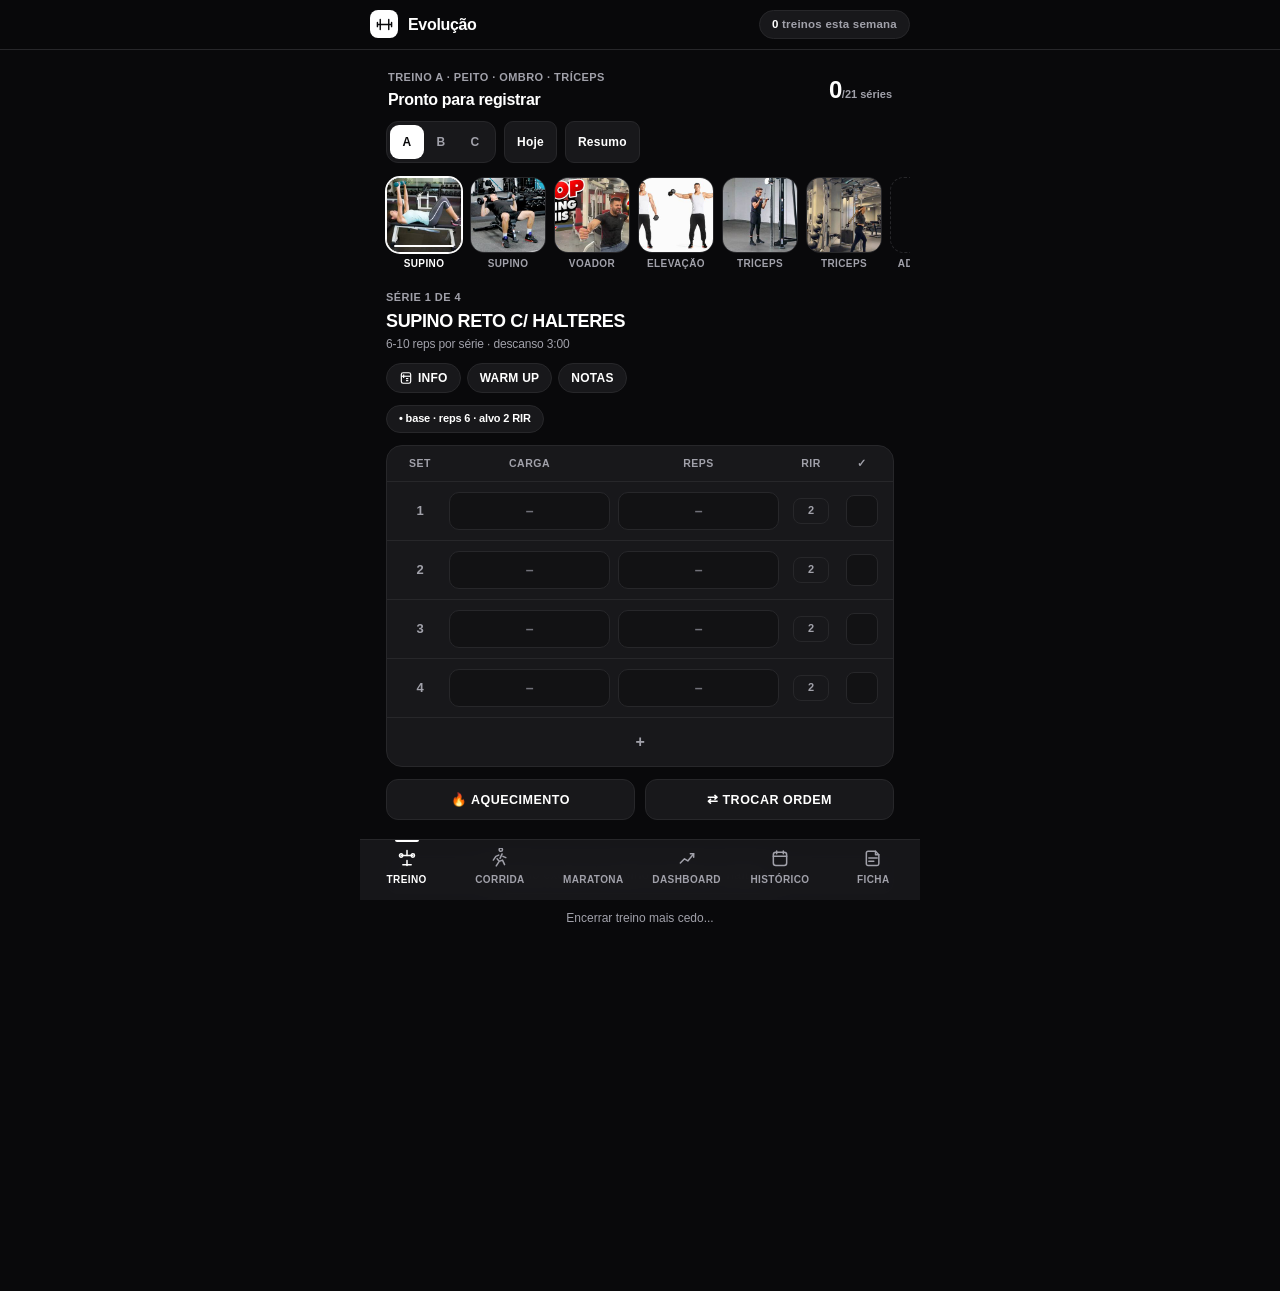
==== commit 7c1ad629: "feat: correcoes de seguranca/correcao, timer nativo, peso semanal e Maratona 42K Correcao e seguranc" ====
--- a/evolucao-android/app/src/main/assets/index.html
+++ b/evolucao-android/app/src/main/assets/index.html
@@ -56,12 +56,16 @@
 <script src="apps/evolucao/exercicios/fotos.js"></script>
 <script src="kernel/db.js"></script>
 <script src="apps/evolucao/logic.js"></script>
+<script src="apps/evolucao/peso.js"></script>
+<script src="apps/evolucao/maratonaplano.js"></script>
+<script src="apps/evolucao/views/maratona.js"></script>
 <script src="apps/evolucao/body-visualizer.js"></script>
 <script src="apps/evolucao/views/treino.js"></script>
 <script src="apps/evolucao/views/corrida.js"></script>
 <script src="apps/evolucao/views/progresso.js"></script>
 <script src="apps/evolucao/views/historico.js"></script>
 <script src="apps/evolucao/views/ficha.js"></script>
+<script src="apps/evolucao/views/ble-diag.js"></script>
 <script src="kernel/app.js"></script>
 </body>
 </html>
--- a/evolucao-android/app/src/main/assets/kernel/theme.css
+++ b/evolucao-android/app/src/main/assets/kernel/theme.css
@@ -2718,3 +2718,404 @@
     transition-duration: 0.01ms !important;
   }
 }
+
+/* ==========================================================================
+   BLE DIAGNOSTIC SCANNER STYLES
+   ========================================================================== */
+
+.ble-diag-modal-wrapper {
+  position: fixed;
+  top: 0;
+  left: 0;
+  right: 0;
+  bottom: 0;
+  background: var(--bg);
+  z-index: 10000;
+  display: flex;
+  flex-direction: column;
+  overflow-y: auto;
+  -webkit-overflow-scrolling: touch;
+}
+
+.ble-diag-modal-content {
+  max-width: 600px;
+  width: 100%;
+  margin: 0 auto;
+  padding: 16px 14px 40px;
+  box-sizing: border-box;
+}
+
+.ble-diag-modal-head {
+  display: flex;
+  justify-content: space-between;
+  align-items: center;
+  margin-bottom: 14px;
+  padding-bottom: 10px;
+  border-bottom: 1px solid var(--line);
+}
+
+.ble-diag-title {
+  font-size: 17px;
+  font-weight: 700;
+  letter-spacing: -0.02em;
+  color: var(--txt);
+}
+
+.ble-status-grid {
+  display: grid;
+  grid-template-columns: repeat(3, 1fr);
+  gap: 8px;
+}
+
+.ble-status-item {
+  background: var(--bg-input);
+  border: 1px solid var(--line);
+  border-radius: 8px;
+  padding: 8px 10px;
+  display: flex;
+  flex-direction: column;
+  gap: 4px;
+}
+
+.ble-status-item small {
+  color: var(--txt3);
+  font-size: 10px;
+  text-transform: uppercase;
+  letter-spacing: 0.04em;
+  font-weight: 600;
+}
+
+.ble-badge {
+  display: inline-block;
+  font-size: 11px;
+  font-weight: 700;
+  padding: 2px 6px;
+  border-radius: 4px;
+  text-align: center;
+  width: fit-content;
+}
+
+.ble-badge-ok {
+  background: rgba(74, 222, 128, 0.15);
+  color: #4ade80;
+  border: 1px solid rgba(74, 222, 128, 0.3);
+}
+
+.ble-badge-warn {
+  background: rgba(251, 191, 36, 0.15);
+  color: #fbbf24;
+  border: 1px solid rgba(251, 191, 36, 0.3);
+}
+
+.ble-badge-err {
+  background: rgba(248, 113, 113, 0.15);
+  color: #f87171;
+  border: 1px solid rgba(248, 113, 113, 0.3);
+}
+
+.ble-badge-scanning {
+  background: rgba(74, 222, 128, 0.2);
+  color: #4ade80;
+  border: 1px solid rgba(74, 222, 128, 0.4);
+}
+
+.ble-badge-idle {
+  background: rgba(161, 161, 170, 0.12);
+  color: #a1a1aa;
+  border: 1px solid rgba(161, 161, 170, 0.25);
+}
+
+.ble-stat-bar {
+  display: flex;
+  justify-content: space-between;
+  background: var(--bg-input);
+  border-radius: 6px;
+  padding: 6px 10px;
+  font-size: 12px;
+  color: var(--txt2);
+}
+
+.ble-stat-bar b {
+  color: var(--txt);
+}
+
+.ble-error-banner {
+  margin-top: 10px;
+  background: rgba(248, 113, 113, 0.12);
+  border: 1px solid rgba(248, 113, 113, 0.3);
+  color: #f87171;
+  padding: 8px 10px;
+  border-radius: 6px;
+  font-size: 12px;
+}
+
+.ble-device-card {
+  padding: 12px 14px;
+}
+
+.ble-dev-header {
+  display: flex;
+  justify-content: space-between;
+  align-items: flex-start;
+  gap: 8px;
+}
+
+.ble-dev-title {
+  font-size: 15px;
+  font-weight: 700;
+  color: var(--txt);
+  white-space: nowrap;
+  overflow: hidden;
+  text-overflow: ellipsis;
+}
+
+.ble-dev-mac {
+  font-family: ui-monospace, monospace;
+  font-size: 11px;
+  color: var(--txt2);
+  margin-top: 2px;
+}
+
+.ble-rssi-badge {
+  font-family: ui-monospace, monospace;
+  font-size: 13px;
+  font-weight: 700;
+  color: var(--txt);
+}
+
+.ble-tags-row {
+  display: flex;
+  flex-wrap: wrap;
+  gap: 4px;
+  margin-top: 8px;
+}
+
+.ble-tag-pill {
+  font-family: ui-monospace, monospace;
+  font-size: 10px;
+  background: var(--bg-input);
+  color: var(--txt2);
+  border: 1px solid var(--line);
+  padding: 2px 6px;
+  border-radius: 4px;
+  max-width: 100%;
+  overflow: hidden;
+  text-overflow: ellipsis;
+  white-space: nowrap;
+}
+
+.ble-tag-pill.mfg {
+  border-color: rgba(255, 255, 255, 0.2);
+  color: var(--txt);
+}
+
+.ble-hex-preview {
+  margin-top: 8px;
+  background: #0c0c0e;
+  border: 1px solid var(--line);
+  border-radius: 6px;
+  padding: 6px 8px;
+}
+
+.ble-hex-lbl {
+  font-size: 10px;
+  color: var(--txt3);
+  margin-bottom: 2px;
+  text-transform: uppercase;
+}
+
+.ble-hex-preview code {
+  font-family: ui-monospace, monospace;
+  font-size: 11px;
+  color: #e4e4e7;
+  word-break: break-all;
+}
+
+.ble-packets-container {
+  margin-top: 10px;
+  padding-top: 10px;
+  border-top: 1px dashed var(--line);
+}
+
+.ble-packets-window-info {
+  font-size: 11px;
+  color: var(--txt3);
+  margin-bottom: 8px;
+  text-align: center;
+}
+
+.ble-packet-row {
+  background: var(--bg-input);
+  border: 1px solid var(--line);
+  border-radius: 6px;
+  padding: 8px 10px;
+  margin-bottom: 6px;
+}
+
+.ble-packet-header {
+  display: flex;
+  align-items: center;
+  gap: 8px;
+}
+
+.ble-seq-badge {
+  font-weight: 700;
+  font-size: 11px;
+  color: var(--txt);
+}
+
+.ble-pkt-time {
+  font-family: ui-monospace, monospace;
+  font-size: 11px;
+  color: var(--txt2);
+}
+
+.ble-pkt-rssi {
+  font-family: ui-monospace, monospace;
+  font-size: 11px;
+  font-weight: 700;
+  color: #e4e4e7;
+}
+
+.ble-pkt-submeta {
+  display: flex;
+  flex-wrap: wrap;
+  gap: 8px;
+  font-size: 10px;
+  color: var(--txt3);
+  margin-top: 4px;
+}
+
+.ble-pkt-detail {
+  font-size: 11px;
+  color: var(--txt2);
+  margin-top: 4px;
+  word-break: break-all;
+}
+
+.ble-pkt-detail code {
+  font-family: ui-monospace, monospace;
+  color: var(--txt);
+}
+
+.ble-pkt-rawhex {
+  margin-top: 6px;
+  background: #09090b;
+  border: 1px solid #27272a;
+  border-radius: 4px;
+  padding: 4px 6px;
+}
+
+.ble-pkt-rawhex code {
+  font-family: ui-monospace, monospace;
+  font-size: 10px;
+  color: #ffffff;
+  word-break: break-all;
+  user-select: all;
+  -webkit-user-select: all;
+}
+
+/* ==========================================================================
+   BLE SCALE MEASUREMENT UX STYLES (Milestone M4)
+   ========================================================================== */
+
+.ble-scale-card {
+  background: var(--bg-input);
+  border: 1px solid var(--line);
+  border-radius: var(--radius-card);
+  padding: 16px;
+  margin-bottom: 14px;
+  transition: border-color .2s ease, background-color .2s ease;
+}
+
+.ble-scale-card.measuring {
+  border-color: var(--border-focus);
+  background: rgba(255, 255, 255, 0.02);
+}
+
+.ble-scale-card.stable {
+  border-color: rgba(74, 222, 128, 0.4);
+  background: rgba(74, 222, 128, 0.04);
+}
+
+.ble-scale-card.error {
+  border-color: rgba(248, 113, 113, 0.4);
+  background: rgba(248, 113, 113, 0.04);
+}
+
+.ble-scale-header {
+  display: flex;
+  justify-content: space-between;
+  align-items: center;
+  margin-bottom: 8px;
+}
+
+.ble-scale-title {
+  font-size: 13px;
+  font-weight: 700;
+  color: var(--txt);
+  letter-spacing: -0.01em;
+}
+
+.ble-scale-badge {
+  font-size: 11px;
+  font-weight: 600;
+  padding: 2px 8px;
+  border-radius: var(--radius-pill);
+  background: var(--card3);
+  color: var(--txt2);
+}
+
+.ble-live-weight-wrap {
+  text-align: center;
+  padding: 12px 0 8px;
+}
+
+.ble-live-weight {
+  font-size: 38px;
+  font-weight: 800;
+  letter-spacing: -0.03em;
+  color: var(--txt);
+  font-variant-numeric: tabular-nums;
+  line-height: 1;
+}
+
+.ble-live-weight small {
+  font-size: 18px;
+  font-weight: 600;
+  color: var(--txt2);
+  margin-left: 4px;
+}
+
+.ble-scale-card.measuring .ble-live-weight {
+  animation: blePulse 1.2s infinite ease-in-out;
+}
+
+.ble-scale-status {
+  font-size: 12px;
+  color: var(--txt2);
+  margin-top: 6px;
+}
+
+.ble-scale-bio {
+  display: inline-block;
+  font-size: 11px;
+  color: var(--txt2);
+  background: var(--card3);
+  padding: 3px 8px;
+  border-radius: var(--radius-pill);
+  margin-top: 8px;
+}
+
+.ble-scale-actions {
+  display: flex;
+  gap: 8px;
+  margin-top: 14px;
+}
+
+@keyframes blePulse {
+  0% { opacity: 1; transform: scale(1); }
+  50% { opacity: 0.75; transform: scale(0.99); }
+  100% { opacity: 1; transform: scale(1); }
+}
+
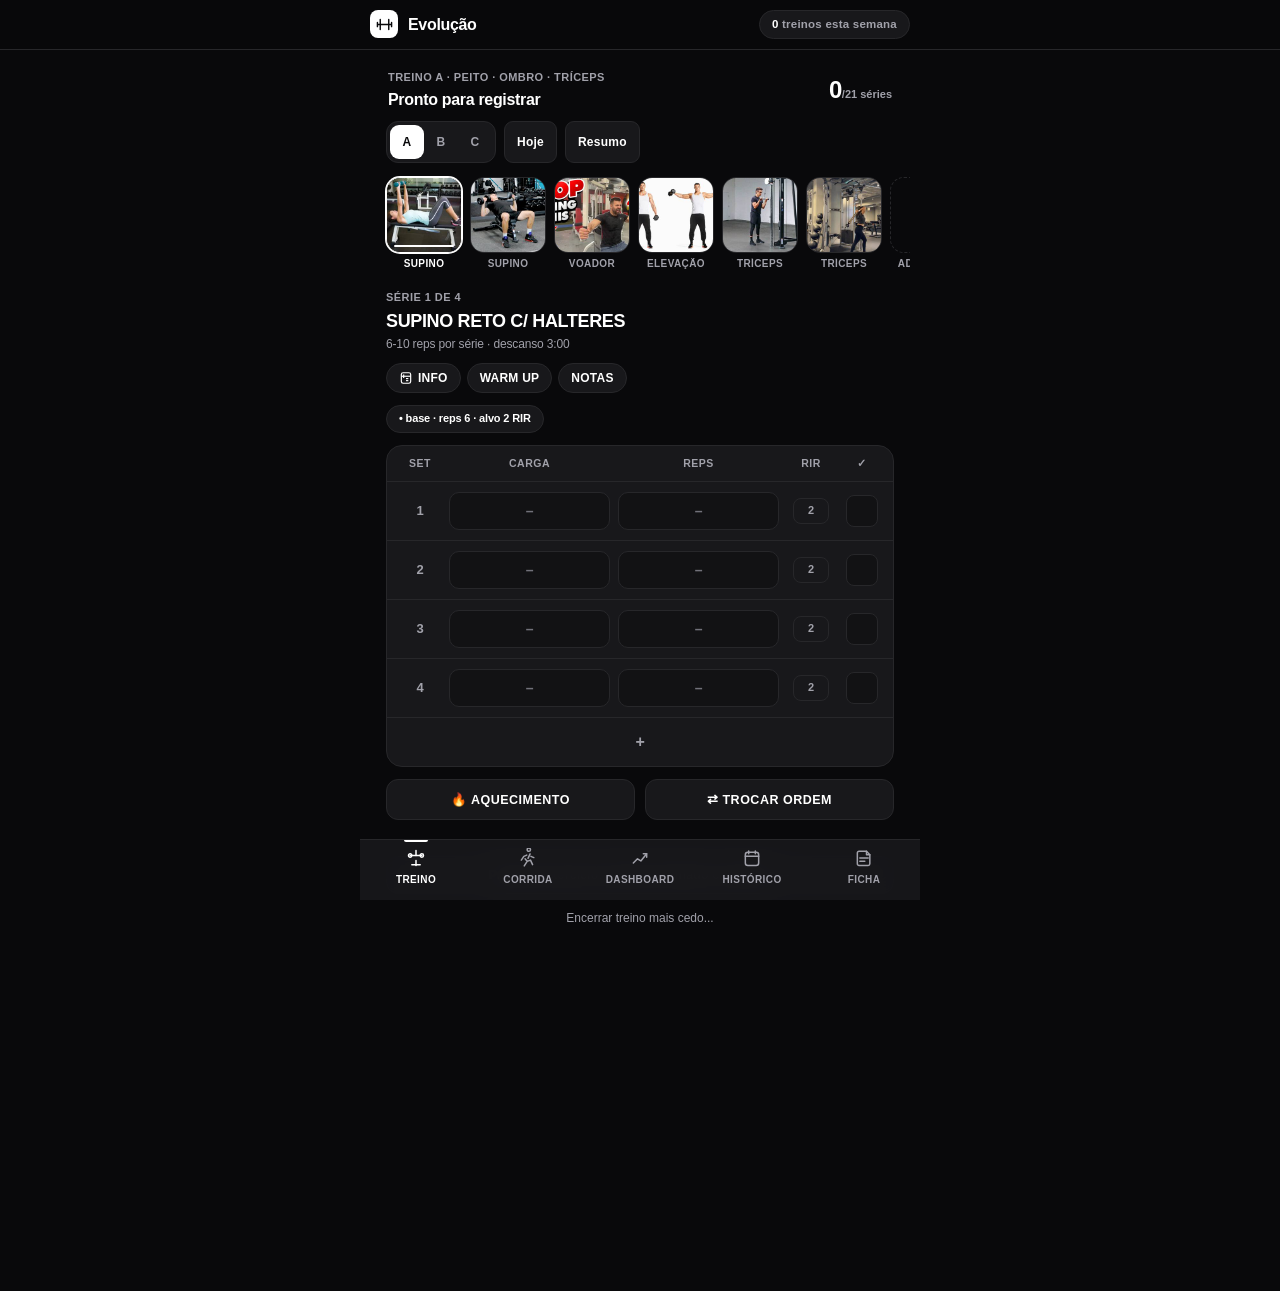
==== commit 8771bfc2: "feat(wear): bidirectional phone<->watch sync — phone progress/rest to watch + drain retry Phone publ" ====
--- a/evolucao-android/app/src/main/assets/index.html
+++ b/evolucao-android/app/src/main/assets/index.html
@@ -56,9 +56,11 @@
 <script src="apps/evolucao/exercicios/fotos.js"></script>
 <script src="kernel/db.js"></script>
 <script src="apps/evolucao/logic.js"></script>
+<script src="apps/evolucao/wear-sync.js"></script>
 <script src="apps/evolucao/peso.js"></script>
 <script src="apps/evolucao/maratonaplano.js"></script>
 <script src="apps/evolucao/views/maratona.js"></script>
+<script src="apps/evolucao/strava.js"></script>
 <script src="apps/evolucao/body-visualizer.js"></script>
 <script src="apps/evolucao/views/treino.js"></script>
 <script src="apps/evolucao/views/corrida.js"></script>
--- a/evolucao-android/app/src/main/assets/kernel/theme.css
+++ b/evolucao-android/app/src/main/assets/kernel/theme.css
@@ -177,6 +177,17 @@
   margin: 0 0 6px;
 }
 
+.small {
+  font-size: 11px;
+  color: var(--mut);
+}
+
+/* Toggle da barra de RIR no teclado (treino.js aplica a classe na própria barra) */
+.mf-rirbar.mf-rirbar-off { display: none; }
+
+/* Animação de entrada do teclado numérico */
+@keyframes kbdin-up { from { transform: translateY(18%); opacity: 0; } to { transform: none; opacity: 1; } }
+.mf-kbd.mf-kbdin { animation: kbdin-up .16s ease-out; }
 .sub {
   color: var(--txt-secondary);
   font-size: 12.5px;
